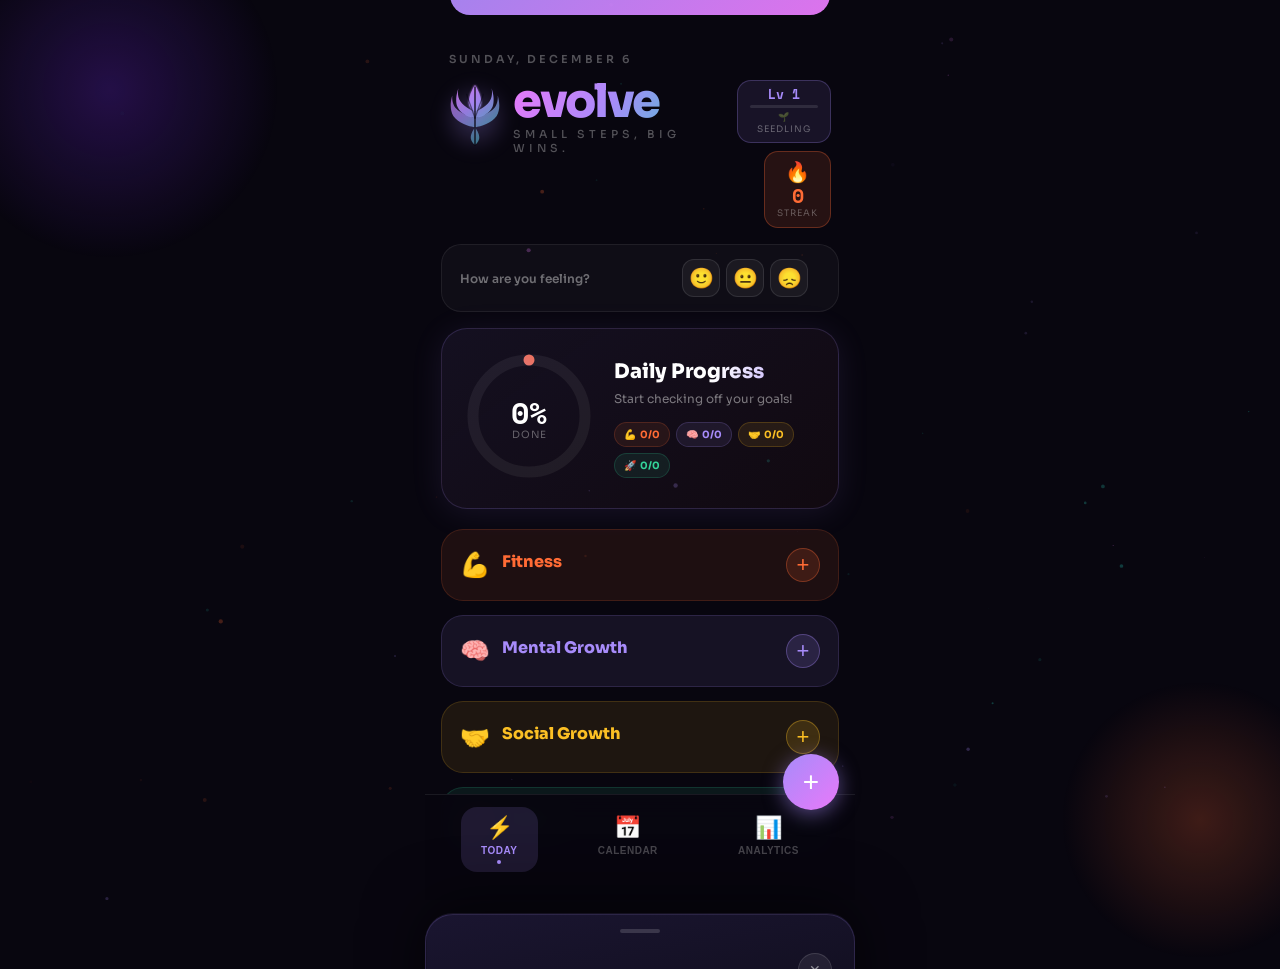
==== index.html @ 8ba1f5d7 "Add files via upload" ====
<!DOCTYPE html>
<html lang="en">
<head>
  <meta charset="UTF-8"/>
  <meta name="viewport" content="width=device-width,initial-scale=1,maximum-scale=1,user-scalable=no"/>
  <title>evolve</title>
  <link rel="manifest" href="manifest.json">
  <link href="https://fonts.googleapis.com/css2?family=Sora:wght@400;600;700;800&family=Space+Mono:wght@400;700&display=swap" rel="stylesheet"/>
  <link rel="stylesheet" href="style.css">
</head>
<body>
<canvas id="particle-canvas"></canvas>
<div id="app">
  <div class="blob1"></div>
  <div class="blob2"></div>

  <!-- HOME VIEW -->
  <div class="view active" id="view-home">
    <div class="header">
      <div class="date-label" id="date-label"></div>
      <div class="header-row">
        <div class="logo-row">
          <div class="logo-wrap">
            <div class="logo-glow"></div>
            <svg width="52" height="64" viewBox="0 0 100 124" fill="none" style="position:relative;z-index:1">
              <defs>
                <linearGradient id="lg" x1="0" y1="0" x2="100" y2="124" gradientUnits="userSpaceOnUse">
                  <stop offset="0%" stop-color="#E879F9"/>
                  <stop offset="40%" stop-color="#A78BFA"/>
                  <stop offset="100%" stop-color="#2DD4BF"/>
                </linearGradient>
                <filter id="gf"><feGaussianBlur stdDeviation="2" result="b"/><feMerge><feMergeNode in="b"/><feMergeNode in="SourceGraphic"/></feMerge></filter>
              </defs>
              <path d="M50 4C50 4 38 22 38 38C38 50 50 56 50 56C50 56 62 50 62 38C62 22 50 4 50 4Z" fill="url(#lg)" opacity=".95" filter="url(#gf)"/>
              <path d="M50 56C50 56 30 48 22 36C14 24 18 10 18 10C18 10 10 30 16 46C22 60 38 66 50 68Z" fill="url(#lg)" opacity=".85"/>
              <path d="M50 56C50 56 70 48 78 36C86 24 82 10 82 10C82 10 90 30 84 46C78 60 62 66 50 68Z" fill="url(#lg)" opacity=".85"/>
              <path d="M50 68C50 68 26 62 14 50C4 40 6 24 6 24C6 24-2 48 8 64C18 78 38 84 50 86Z" fill="url(#lg)" opacity=".7"/>
              <path d="M50 68C50 68 74 62 86 50C96 40 94 24 94 24C94 24 102 48 92 64C82 78 62 84 50 86Z" fill="url(#lg)" opacity=".7"/>
              <path d="M50 86C50 86 40 98 42 108C44 116 50 120 50 120C50 120 56 116 58 108C60 98 50 86 50 86Z" fill="url(#lg)" opacity=".6"/>
              <path d="M50 8C50 8 50 56 50 120" stroke="#08060F" stroke-width="3.5" stroke-linecap="round" opacity=".7"/>
              <path d="M34 22C38 36 44 50 50 68" stroke="#08060F" stroke-width="2.5" stroke-linecap="round" opacity=".5"/>
              <path d="M66 22C62 36 56 50 50 68" stroke="#08060F" stroke-width="2.5" stroke-linecap="round" opacity=".5"/>
            </svg>
          </div>
          <div>
            <div class="wordmark">evolve</div>
            <div class="tagline" id="tagline"></div>
          </div>
        </div>
        <div class="header-right">
          <!-- XP / Level badge -->
          <div class="xp-badge" id="xp-badge">
            <div class="xp-level" id="xp-level">Lv 1</div>
            <div class="xp-bar-wrap"><div class="xp-bar-fill" id="xp-bar-fill"></div></div>
            <div class="xp-title" id="xp-title">Seedling</div>
          </div>
          <div class="streak-badge">
            <span class="streak-flame">🔥</span>
            <span class="streak-num" id="streak-num">0</span>
            <span class="streak-lbl">streak</span>
          </div>
        </div>
      </div>
    </div>

    <!-- Mood Tracker -->
    <div class="mood-bar" id="mood-bar">
      <div class="mood-label">How are you feeling?</div>
      <div class="mood-options">
        <button class="mood-btn" data-mood="good" onclick="setMood('good')">🙂</button>
        <button class="mood-btn" data-mood="meh" onclick="setMood('meh')">😐</button>
        <button class="mood-btn" data-mood="bad" onclick="setMood('bad')">😞</button>
      </div>
      <div class="mood-set-label" id="mood-set-label"></div>
    </div>

    <!-- Ring Card -->
    <div class="ring-card">
      <div class="ring-card-inner">
        <div class="ring-wrap">
          <svg width="130" height="130" style="transform:rotate(-90deg)">
            <defs><linearGradient id="rg" x1="0" y1="0" x2="1" y2="1"><stop offset="0%" stop-color="#A78BFA"/><stop offset="100%" stop-color="#FF6B35"/></linearGradient></defs>
            <circle cx="65" cy="65" r="56" fill="none" stroke="rgba(255,255,255,0.06)" stroke-width="11"/>
            <circle id="ring-progress" cx="65" cy="65" r="56" fill="none" stroke="url(#rg)" stroke-width="11" stroke-linecap="round" stroke-dasharray="0 351.9" style="transition:stroke-dasharray 1.1s cubic-bezier(0.34,1.2,0.64,1),stroke 0.6s ease"/>
          </svg>
          <div class="ring-center">
            <div class="ring-pct" id="ring-pct">0%</div>
            <div class="ring-lbl">done</div>
          </div>
        </div>
        <div style="flex:1">
          <div class="ring-title">Daily Progress</div>
          <div class="ring-sub" id="ring-sub">Start checking off your goals!</div>
          <div class="cat-pills" id="cat-pills"></div>
        </div>
      </div>
    </div>

    <!-- Category Cards -->
    <div class="cats" id="cats-list"></div>
  </div>

  <!-- MONTH VIEW -->
  <div class="view" id="view-month">
    <div class="cal-header">
      <div class="section-super">Monthly View</div>
      <div class="section-title">Calendar</div>

      <!-- Monthly completion % -->
      <div class="month-pct-card" id="month-pct-card">
        <div class="month-pct-num" id="month-pct-num">0%</div>
        <div class="month-pct-lbl">monthly completion</div>
        <div class="month-pct-bar"><div class="month-pct-fill" id="month-pct-fill"></div></div>
      </div>

      <div class="month-nav">
        <button class="month-arrow" id="prev-month">‹</button>
        <span class="month-name" id="month-name"></span>
        <button class="month-arrow" id="next-month">›</button>
      </div>
      <div class="day-labels">
        <div class="day-label">S</div><div class="day-label">M</div><div class="day-label">T</div>
        <div class="day-label">W</div><div class="day-label">T</div><div class="day-label">F</div>
        <div class="day-label">S</div>
      </div>
      <div class="cal-grid" id="cal-grid"></div>
      <div class="legend">
        <span>Less</span>
        <div class="legend-box" style="background:rgba(167,139,250,0.15)"></div>
        <div class="legend-box" style="background:rgba(167,139,250,0.35)"></div>
        <div class="legend-box" style="background:rgba(167,139,250,0.6)"></div>
        <div class="legend-box" style="background:rgba(167,139,250,0.85)"></div>
        <div class="legend-box" style="background:rgba(167,139,250,1)"></div>
        <span>More</span>
      </div>
    </div>
    <!-- Per-task monthly completion cards -->
    <div class="task-month-stats" id="task-month-stats"></div>
    <div class="cat-bars" id="cat-bars"></div>

  </div>

  <!-- STATS VIEW (Life Analytics) -->
  <div class="view" id="view-stats">
    <div class="stats-wrap">
      <div class="section-super">Life</div>
      <div class="section-title section-title-green">Analytics</div>

      <!-- Top KPI row -->
      <div class="kpi-row">
        <div class="kpi-box kpi-streak">
          <div class="kpi-icon">🔥</div>
          <div class="kpi-num" id="stats-streak">0</div>
          <div class="kpi-lbl">Best Streak</div>
        </div>
        <div class="kpi-box kpi-pct">
          <div class="kpi-icon">📅</div>
          <div class="kpi-num" id="stats-today-pct">0%</div>
          <div class="kpi-lbl">This Month</div>
        </div>
        <div class="kpi-box kpi-total">
          <div class="kpi-icon">🎯</div>
          <div class="kpi-num" id="stats-total-goals">0</div>
          <div class="kpi-lbl">Total Goals</div>
        </div>
      </div>

      <!-- Best / Weakest -->
      <div class="insight-row">
        <div class="insight-card insight-best">
          <div class="insight-label">🏆 Most Consistent</div>
          <div class="insight-val" id="most-consistent">—</div>
        </div>
        <div class="insight-card insight-weak">
          <div class="insight-label">⚠️ Weakest Area</div>
          <div class="insight-val" id="weakest-area">—</div>
        </div>
      </div>

      <!-- Monthly Line Graph -->
      <div class="graph-card monthly-line-card">
        <div class="graph-title-row">
          <div class="graph-title">Monthly Progress</div>
          <div class="graph-month-badge" id="graph-month-badge"></div>
        </div>
        <div class="monthly-line-wrap">
          <canvas id="monthly-line-chart" height="120"></canvas>
        </div>
        <div class="monthly-line-footer" id="monthly-line-footer"></div>
      </div>

      <!-- Progress Graph (7-day) -->
      <div class="graph-card">
        <div class="graph-title">7-Day Progress</div>
        <div class="graph-wrap" id="progress-graph"></div>
        <div class="graph-days" id="graph-days"></div>
      </div>

      <!-- Mood History -->
      <div class="mood-history-card">
        <div class="graph-title">Mood This Week</div>
        <div class="mood-history-row" id="mood-history-row"></div>
      </div>

      <!-- XP & Badges -->
      <div class="xp-card">
        <div class="graph-title">Journey</div>
        <div class="xp-progress-row">
          <div class="xp-level-big" id="xp-level-big">Lv 1</div>
          <div class="xp-progress-wrap">
            <div class="xp-title-big" id="xp-title-big">Seedling</div>
            <div class="xp-big-bar"><div class="xp-big-fill" id="xp-big-fill"></div></div>
            <div class="xp-sub" id="xp-sub">0 / 100 XP to next level</div>
          </div>
        </div>
        <div class="badges-row" id="badges-row"></div>
      </div>

      <!-- Category Stat Cards -->
      <div id="cat-stat-cards"></div>
    </div>
  </div>


  <!-- Day Goals Modal (app-level, never clipped) -->
  <div class="day-modal-bg" id="day-modal">
    <div class="day-modal-sheet">
      <div class="day-modal-drag-handle"></div>
      <div class="day-modal-header">
        <div class="day-modal-date" id="day-modal-date"></div>
        <button class="day-modal-close" onclick="closeDayModal()">✕</button>
      </div>
      <div class="day-modal-goals" id="day-modal-goals"></div>
    </div>
  </div>

  <!-- Bottom Nav -->
  <div class="nav">
    <button class="nav-btn active" data-view="home">
      <span class="nav-icon">⚡</span>
      <span class="nav-label">Today</span>
      <div class="nav-dot" id="dot-home"></div>
    </button>
    <button class="nav-btn" data-view="month">
      <span class="nav-icon">📅</span>
      <span class="nav-label">Calendar</span>
      <div class="nav-dot" id="dot-month" style="display:none"></div>
    </button>
    <button class="nav-btn" data-view="stats">
      <span class="nav-icon">📊</span>
      <span class="nav-label">Analytics</span>
      <div class="nav-dot" id="dot-stats" style="display:none"></div>
    </button>
  </div>

  <!-- Quick-Add FAB -->
  <button class="fab" id="fab" onclick="openFabMenu()">
    <span class="fab-icon" id="fab-icon">+</span>
  </button>
  <div class="fab-menu" id="fab-menu">
    <div class="fab-menu-inner" id="fab-menu-inner"></div>
  </div>

  <!-- Add Goal Modal -->
  <div class="modal-bg" id="modal">
    <div class="modal-sheet">
      <div class="modal-cat-row">
        <span class="modal-cat-emoji" id="modal-emoji"></span>
        <div>
          <div class="modal-label">Add to</div>
          <div class="modal-cat-name" id="modal-cat-name"></div>
        </div>
      </div>
      <input class="modal-input" id="modal-input" placeholder="e.g. 30 min workout, Read 10 pages..." />
      <button class="modal-add-btn" id="modal-add-btn">Add Goal ✓</button>
    </div>
  </div>

  <!-- XP Level-Up Toast -->
  <div class="levelup-toast" id="levelup-toast">
    <div class="levelup-inner">
      <div class="levelup-icon">🎉</div>
      <div class="levelup-text">
        <div class="levelup-title" id="levelup-title">Level Up!</div>
        <div class="levelup-sub" id="levelup-sub">You're now a Warrior</div>
      </div>
    </div>
  </div>
</div>

<script src="script.js"></script>
<script>
if ('serviceWorker' in navigator) {
  window.addEventListener('load', () => {
    navigator.serviceWorker.register('sw.js')
      .then(r => console.log('SW registered:', r.scope))
      .catch(e => console.log('SW failed:', e));
  });
}
</script>
</body>
</html>
---- style.css ----
*{box-sizing:border-box;margin:0;padding:0;-webkit-tap-highlight-color:transparent}
html,body{background:#08060F;min-height:100vh;font-family:'Sora',sans-serif;color:#fff;overflow-x:hidden}
::-webkit-scrollbar{display:none}

/* Particle Canvas */
#particle-canvas{position:fixed;inset:0;pointer-events:none;z-index:0;opacity:0.55}

#app{max-width:430px;margin:0 auto;min-height:100vh;position:relative}

/* Blobs — more vivid */
.blob1{position:fixed;top:-80px;left:-60px;width:340px;height:340px;border-radius:50%;background:radial-gradient(circle,rgba(109,40,217,0.28) 0%,transparent 70%);pointer-events:none;z-index:0;animation:blobDrift 12s ease-in-out infinite alternate}
.blob2{position:fixed;bottom:-60px;right:-60px;width:280px;height:280px;border-radius:50%;background:radial-gradient(circle,rgba(255,107,53,0.22) 0%,transparent 70%);pointer-events:none;z-index:0;animation:blobDrift 9s ease-in-out infinite alternate-reverse}
@keyframes blobDrift{0%{transform:translate(0,0) scale(1)}100%{transform:translate(20px,15px) scale(1.1)}}

/* Views */
.view{display:none;padding:0 0 110px;position:relative;z-index:1}
.view.active{display:block}

/* Header */
.header{padding:52px 24px 0}
.date-label{font-size:11px;letter-spacing:3px;color:rgba(255,255,255,0.3);text-transform:uppercase;margin-bottom:14px;font-weight:600}
.header-row{display:flex;align-items:flex-start;justify-content:space-between}
.logo-row{display:flex;align-items:center;gap:12px}
.logo-glow{position:absolute;inset:-6px;border-radius:50%;background:radial-gradient(circle,rgba(167,139,250,0.3) 0%,transparent 70%);filter:blur(8px);animation:glowPulse 3s ease-in-out infinite}
.logo-wrap{position:relative;flex-shrink:0}
.wordmark{font-size:46px;font-weight:800;line-height:0.95;background:linear-gradient(120deg,#E879F9 0%,#A78BFA 45%,#2DD4BF 100%);-webkit-background-clip:text;-webkit-text-fill-color:transparent;letter-spacing:-2px}
.tagline{font-size:11px;color:rgba(255,255,255,0.3);margin-top:3px;font-weight:500;letter-spacing:4px;text-transform:uppercase}

.header-right{display:flex;flex-direction:column;align-items:flex-end;gap:8px}

/* XP Badge in header */
.xp-badge{background:rgba(167,139,250,0.10);border:1px solid rgba(167,139,250,0.25);border-radius:14px;padding:7px 12px;min-width:80px;text-align:center}
.xp-level{font-size:13px;font-weight:800;color:#A78BFA;font-family:'Space Mono',monospace;line-height:1}
.xp-bar-wrap{height:3px;background:rgba(255,255,255,0.1);border-radius:10px;margin:4px 0 3px;overflow:hidden}
.xp-bar-fill{height:100%;background:linear-gradient(90deg,#A78BFA,#E879F9);border-radius:10px;transition:width 0.6s ease}
.xp-title{font-size:9px;color:rgba(255,255,255,0.35);letter-spacing:1px;text-transform:uppercase}

.streak-badge{display:flex;flex-direction:column;align-items:center;background:rgba(255,107,53,0.12);border:1px solid rgba(255,107,53,0.3);border-radius:14px;padding:8px 12px;flex-shrink:0}
.streak-flame{display:inline-block;font-size:20px;transform-origin:50% 90%;animation:flameDance 1.6s ease-in-out infinite}
.streak-num{font-size:20px;font-weight:800;color:#FF6B35;line-height:1.1;font-family:'Space Mono',monospace}
.streak-lbl{font-size:9px;color:rgba(255,255,255,0.3);letter-spacing:1px;text-transform:uppercase}

/* ── Mood Bar ─────────────────────────────────── */
.mood-bar{margin:16px 16px 0;padding:14px 18px;border-radius:20px;background:rgba(255,255,255,0.03);border:1px solid rgba(255,255,255,0.07);display:flex;align-items:center;gap:12px}
.mood-label{font-size:12px;color:rgba(255,255,255,0.4);font-weight:600;flex:1}
.mood-options{display:flex;gap:6px}
.mood-btn{background:rgba(255,255,255,0.05);border:1px solid rgba(255,255,255,0.1);border-radius:12px;width:38px;height:38px;font-size:20px;cursor:pointer;transition:all 0.2s ease;display:flex;align-items:center;justify-content:center}
.mood-btn:active{transform:scale(0.88)}
.mood-btn.selected{border-color:rgba(255,255,255,0.4);background:rgba(255,255,255,0.12);transform:scale(1.1);box-shadow:0 0 12px rgba(255,255,255,0.15)}
.mood-set-label{font-size:10px;color:rgba(255,255,255,0.25);white-space:nowrap}

/* ── Ring Card ─────────────────────────────────── */
.ring-card{margin:16px 16px 0;padding:22px;border-radius:26px;background:linear-gradient(145deg,rgba(167,139,250,0.08),rgba(255,107,53,0.04));border:1px solid rgba(167,139,250,0.18);box-shadow:0 4px 32px rgba(167,139,250,0.1)}
.ring-card-inner{display:flex;align-items:center;gap:20px}
.ring-wrap{position:relative;flex-shrink:0}
.ring-center{position:absolute;top:50%;left:50%;transform:translate(-50%,-50%);text-align:center}
.ring-pct{font-size:30px;font-weight:800;line-height:1;font-family:'Space Mono',monospace}
.ring-lbl{font-size:10px;color:rgba(255,255,255,0.35);letter-spacing:1px;text-transform:uppercase}
.ring-title{font-size:20px;font-weight:800;margin-bottom:6px;background:linear-gradient(120deg,#fff 50%,#A78BFA 100%);-webkit-background-clip:text;-webkit-text-fill-color:transparent}
.ring-sub{font-size:12px;color:rgba(255,255,255,0.45);margin-bottom:14px;line-height:1.5}
.cat-pills{display:flex;gap:6px;flex-wrap:wrap}
.cat-pill{display:flex;align-items:center;gap:4px;border-radius:20px;padding:5px 9px;font-size:10px;font-weight:700;border:1px solid;transition:transform 0.15s ease}
.cat-pill:active{transform:scale(0.94)}

/* ── Category Cards ─────────────────────────────── */
.cats{padding:20px 16px 0;display:flex;flex-direction:column;gap:14px}
.cat-card{border-radius:22px;overflow:hidden;transition:box-shadow 0.5s ease}
.cat-header{display:flex;align-items:center;padding:18px 18px;cursor:pointer;gap:12px}
.cat-emoji{font-size:24px}
.cat-info{flex:1}
.cat-name-row{display:flex;align-items:center;gap:8px;margin-bottom:8px}
.cat-name{font-weight:800;font-size:16px}
.cat-done-badge{font-size:10px;background:#000;border-radius:10px;padding:2px 8px;font-weight:700}
.cat-bar-wrap{height:4px;background:rgba(255,255,255,0.1);border-radius:10px;overflow:hidden}
.cat-bar{height:100%;border-radius:10px;transition:width 0.7s cubic-bezier(.4,0,.2,1)}
.cat-count{font-size:13px;font-weight:800;font-family:'Space Mono',monospace;margin-right:6px}
.add-btn{width:34px;height:34px;border-radius:50%;display:flex;align-items:center;justify-content:center;cursor:pointer;font-size:22px;flex-shrink:0;border:none;transition:transform 0.15s cubic-bezier(0.34,1.56,0.64,1)}
.add-btn:active{transform:scale(0.75) rotate(20deg)}
.goals-list{padding:0 18px 16px;display:flex;flex-direction:column;gap:8px}
.goal-empty{font-size:12px;color:rgba(255,255,255,0.2);text-align:center;padding:10px 0}
.goal-row{display:flex;align-items:center;gap:12px;border-radius:14px;padding:13px 14px;cursor:pointer;transition:transform 0.15s cubic-bezier(0.34,1.56,0.64,1),background 0.25s ease,border-color 0.25s ease;border:1px solid}
.goal-row:active{transform:scale(0.96)}
.checkbox{width:24px;height:24px;border-radius:8px;flex-shrink:0;display:flex;align-items:center;justify-content:center;transition:transform 0.25s cubic-bezier(0.34,1.8,0.64,1),background 0.2s ease,border-color 0.2s ease;border:2px solid}
.goal-row.just-checked .checkbox{animation:checkBounce 0.4s cubic-bezier(0.34,1.8,0.64,1)}
.check-icon{color:#000;font-size:13px;font-weight:800}
.goal-text{flex:1;font-size:13px;font-weight:500;transition:all 0.2s ease}
.del-btn{background:none;border:none;color:rgba(255,255,255,0.15);font-size:14px;cursor:pointer;padding:8px 12px;flex-shrink:0;margin-right:-10px}

/* ── FAB ──────────────────────────────────────── */
.fab{position:fixed;bottom:90px;right:calc(50% - 215px + 16px);width:56px;height:56px;border-radius:50%;background:linear-gradient(135deg,#A78BFA,#E879F9);border:none;cursor:pointer;z-index:150;box-shadow:0 4px 20px rgba(167,139,250,0.5);transition:all 0.3s cubic-bezier(.34,1.56,.64,1);display:flex;align-items:center;justify-content:center}
.fab:active{transform:scale(0.92)}
.fab-icon{font-size:28px;font-weight:300;color:#fff;transition:transform 0.3s ease;line-height:1}
.fab.open .fab-icon{transform:rotate(45deg)}
.fab-menu{position:fixed;bottom:155px;right:calc(50% - 215px + 16px);z-index:149;display:none;flex-direction:column;gap:10px;align-items:flex-end}
.fab-menu.open{display:flex}
.fab-menu-inner{display:flex;flex-direction:column;gap:10px;align-items:flex-end}
.fab-item{display:flex;align-items:center;gap:10px;cursor:pointer;animation:fabItemIn 0.3s cubic-bezier(.34,1.56,.64,1) both}
.fab-item-label{background:rgba(20,16,35,0.95);border:1px solid rgba(255,255,255,0.12);border-radius:12px;padding:7px 12px;font-size:13px;font-weight:700;white-space:nowrap}
.fab-item-dot{width:42px;height:42px;border-radius:50%;display:flex;align-items:center;justify-content:center;font-size:20px;border:2px solid;transition:transform 0.15s ease;flex-shrink:0}
.fab-item-dot:active{transform:scale(0.88)}
@keyframes fabItemIn{from{opacity:0;transform:translateY(10px) scale(0.8)}to{opacity:1;transform:translateY(0) scale(1)}}

/* ── Bottom Nav ────────────────────────────────── */
.nav{position:fixed;bottom:0;left:50%;transform:translateX(-50%);width:100%;max-width:430px;background:rgba(8,6,15,0.96);border-top:1px solid rgba(255,255,255,0.08);display:flex;justify-content:space-around;padding:12px 16px 28px;z-index:100;backdrop-filter:blur(12px)}
.nav-btn{background:none;border:none;cursor:pointer;display:flex;flex-direction:column;align-items:center;gap:4px;padding:8px 20px;border-radius:16px;transition:all 0.2s ease;color:#fff}
.nav-btn:active{transform:scale(0.92)}
.nav-btn.active{background:rgba(167,139,250,0.14)}
.nav-icon{font-size:22px}
.nav-label{font-size:10px;font-weight:700;letter-spacing:0.5px;text-transform:uppercase;color:rgba(255,255,255,0.25)}
.nav-btn.active .nav-label{color:#A78BFA}
.nav-dot{width:4px;height:4px;border-radius:50%;background:#A78BFA;animation:pulseDot 2s ease-in-out infinite}

/* ── Modal ─────────────────────────────────────── */
.modal-bg{display:none;position:fixed;inset:0;background:rgba(0,0,0,0.8);z-index:200;align-items:flex-end;animation:fadeIn 0.2s ease}
.modal-bg.open{display:flex}
.modal-sheet{width:100%;max-width:430px;margin:0 auto;background:#13101F;border-radius:28px 28px 0 0;padding:28px 24px 48px;border:1px solid rgba(255,255,255,0.1);border-bottom:none;animation:slideUp 0.35s cubic-bezier(.34,1.56,.64,1)}
.modal-cat-row{display:flex;align-items:center;gap:10px;margin-bottom:20px}
.modal-cat-emoji{font-size:28px}
.modal-label{font-size:11px;color:rgba(255,255,255,0.35);letter-spacing:2px;text-transform:uppercase}
.modal-cat-name{font-size:18px;font-weight:700}
.modal-input{width:100%;background:rgba(255,255,255,0.06);border:1px solid rgba(255,255,255,0.1);border-radius:16px;padding:14px 18px;color:#fff;font-size:15px;font-family:'Sora',sans-serif;margin-bottom:14px;outline:none;transition:border-color 0.2s}
.modal-input:focus{border-color:rgba(167,139,250,0.5)}
.modal-add-btn{width:100%;padding:15px;border-radius:16px;border:none;color:#000;font-size:15px;font-weight:800;cursor:pointer;transition:transform 0.15s ease}
.modal-add-btn:active{transform:scale(0.96)}

/* ── Calendar View ──────────────────────────────── */
.cal-header{padding:56px 16px 0}
.section-super{font-size:11px;letter-spacing:3px;color:rgba(255,255,255,0.4);text-transform:uppercase;font-weight:600;padding-left:8px;margin-bottom:4px}
.section-title{font-size:34px;font-weight:800;letter-spacing:-1px;margin:0 0 16px 8px;background:linear-gradient(135deg,#fff 40%,#A78BFA 100%);-webkit-background-clip:text;-webkit-text-fill-color:transparent}
.section-title-green{background:linear-gradient(135deg,#34D399 0%,#A78BFA 100%);-webkit-background-clip:text;-webkit-text-fill-color:transparent}

/* Monthly completion % card */
.month-pct-card{margin:0 8px 20px;padding:16px 20px;border-radius:20px;background:linear-gradient(135deg,rgba(167,139,250,0.12),rgba(45,212,191,0.06));border:1px solid rgba(167,139,250,0.25)}
.month-pct-num{font-size:42px;font-weight:800;font-family:'Space Mono',monospace;background:linear-gradient(120deg,#A78BFA,#2DD4BF);-webkit-background-clip:text;-webkit-text-fill-color:transparent;line-height:1}
.month-pct-lbl{font-size:11px;color:rgba(255,255,255,0.35);letter-spacing:2px;text-transform:uppercase;margin:4px 0 10px}
.month-pct-bar{height:5px;background:rgba(255,255,255,0.08);border-radius:10px;overflow:hidden}
.month-pct-fill{height:100%;background:linear-gradient(90deg,#A78BFA,#2DD4BF);border-radius:10px;transition:width 0.8s ease}

.month-nav{display:flex;align-items:center;justify-content:space-between;margin-bottom:16px;padding:0 8px}
.month-arrow{background:rgba(255,255,255,0.07);border:1px solid rgba(255,255,255,0.12);color:#fff;border-radius:12px;width:40px;height:40px;cursor:pointer;font-size:18px;display:flex;align-items:center;justify-content:center;transition:transform 0.15s ease}
.month-arrow:active{transform:scale(0.92)}
.month-name{font-size:18px;font-weight:700}
.day-labels{display:grid;grid-template-columns:repeat(7,1fr);gap:4px;margin-bottom:6px;padding:0 8px}
.day-label{text-align:center;font-size:11px;color:rgba(255,255,255,0.25);font-weight:700}
.cal-grid{display:grid;grid-template-columns:repeat(7,1fr);gap:4px;padding:0 8px}
.cal-day{aspect-ratio:1;border-radius:10px;display:flex;flex-direction:column;align-items:center;justify-content:center;border:1px solid rgba(255,255,255,0.05);cursor:pointer;transition:transform 0.15s ease,box-shadow 0.3s ease}
.cal-day:active{transform:scale(0.85)}
.cal-day.today{border:1.5px solid #A78BFA}
.cal-day.has-score{animation:calDayPop 0.45s cubic-bezier(0.34,1.56,0.64,1) both}
.cal-day-num{font-size:12px;font-weight:500}
.cal-day.today .cal-day-num{font-weight:800;color:#A78BFA}
.cal-score{font-size:8px;color:#A78BFA;font-weight:700;font-family:'Space Mono',monospace}
.legend{display:flex;gap:8px;margin-top:16px;padding:0 8px;align-items:center}
.legend span{font-size:11px;color:rgba(255,255,255,0.25)}
.legend-box{width:16px;height:16px;border-radius:5px}
.stat-grid{display:grid;grid-template-columns:1fr 1fr;gap:10px;margin-top:24px;padding:0 8px}
.stat-box{border-radius:18px;padding:18px}
.stat-num{font-size:32px;font-weight:800;font-family:'Space Mono',monospace}
.stat-lbl{font-size:11px;color:rgba(255,255,255,0.35);margin-top:2px}
.cat-bars{margin-top:14px;display:flex;flex-direction:column;gap:8px;padding:0 8px}
.cat-bar-card{border-radius:14px;padding:14px 16px}
.cat-bar-row{display:flex;justify-content:space-between;margin-bottom:8px}
.cat-bar-name{font-size:13px;font-weight:600}
.cat-bar-count{font-size:14px;font-weight:800;font-family:'Space Mono',monospace}
.bar-track{height:5px;background:rgba(255,255,255,0.08);border-radius:10px;overflow:hidden}
.bar-fill{height:100%;border-radius:10px;transition:width 0.8s ease}

/* ── Day Goals Modal ─────────────────────────── */
.day-modal-bg{
  position:fixed;inset:0;
  background:rgba(0,0,0,0);
  z-index:500;
  display:flex;
  align-items:flex-end;
  justify-content:center;
  pointer-events:none;
  transition:background 0.35s ease;
}
.day-modal-bg.open{
  background:rgba(0,0,0,0.75);
  pointer-events:all;
  backdrop-filter:blur(6px);
  -webkit-backdrop-filter:blur(6px);
}
.day-modal-sheet{
  width:100%;
  max-width:430px;
  background:linear-gradient(170deg,#1a1530 0%,#0f0d1a 100%);
  border-radius:28px 28px 0 0;
  padding:0 22px 48px;
  border:1px solid rgba(167,139,250,0.18);
  border-bottom:none;
  max-height:82vh;
  overflow-y:auto;
  transform:translateY(110%);
  transition:transform 0.48s cubic-bezier(0.32,0.72,0,1);
  box-shadow:0 -8px 60px rgba(0,0,0,0.6),0 -1px 0 rgba(167,139,250,0.15);
  will-change:transform;
}
.day-modal-bg.open .day-modal-sheet{
  transform:translateY(0);
}
.day-modal-drag-handle{
  width:40px;height:4px;
  border-radius:4px;
  background:rgba(255,255,255,0.15);
  margin:14px auto 20px;
}
.day-modal-header{display:flex;align-items:center;justify-content:space-between;margin-bottom:18px}
.day-modal-date{font-size:17px;font-weight:800;background:linear-gradient(90deg,#E879F9,#A78BFA);-webkit-background-clip:text;-webkit-text-fill-color:transparent}
.day-modal-close{background:rgba(255,255,255,0.07);border:1px solid rgba(255,255,255,0.12);color:rgba(255,255,255,0.5);border-radius:50%;width:34px;height:34px;cursor:pointer;font-size:14px;display:flex;align-items:center;justify-content:center;transition:all 0.2s ease;flex-shrink:0}
.day-modal-close:active{transform:scale(0.88)}
.day-modal-goals{display:flex;flex-direction:column;gap:10px}
.day-goal-item{display:flex;align-items:center;gap:10px;padding:13px 14px;border-radius:16px;border:1px solid;opacity:0;transform:translateY(14px);animation:goalItemIn 0.35s cubic-bezier(.34,1.4,.64,1) forwards}
@keyframes goalItemIn{to{opacity:1;transform:translateY(0)}}
.day-goal-dot{width:10px;height:10px;border-radius:50%;flex-shrink:0}
.day-goal-text{font-size:13px;font-weight:500}
.day-goal-done{text-decoration:line-through;color:rgba(255,255,255,0.35)}

/* ── Stats / Analytics View ──────────────────── */
.stats-wrap{padding:56px 16px 100px}

/* KPI Row */
.kpi-row{display:grid;grid-template-columns:1fr 1fr 1fr;gap:8px;margin-bottom:12px}
.kpi-box{border-radius:20px;padding:16px 10px;text-align:center;border:1px solid;display:flex;flex-direction:column;align-items:center;gap:2px}
.kpi-streak{background:rgba(255,107,53,0.1);border-color:rgba(255,107,53,0.25)}
.kpi-pct{background:rgba(167,139,250,0.1);border-color:rgba(167,139,250,0.25)}
.kpi-total{background:rgba(52,211,153,0.1);border-color:rgba(52,211,153,0.25)}
.kpi-icon{font-size:22px;margin-bottom:2px}
.kpi-num{font-size:28px;font-weight:800;font-family:'Space Mono',monospace;line-height:1}
.kpi-streak .kpi-num{color:#FF6B35}
.kpi-pct .kpi-num{color:#A78BFA}
.kpi-total .kpi-num{color:#34D399}
.kpi-lbl{font-size:10px;color:rgba(255,255,255,0.35);text-transform:uppercase;letter-spacing:0.5px}

/* Insight row */
.insight-row{display:grid;grid-template-columns:1fr 1fr;gap:8px;margin-bottom:12px}
.insight-card{border-radius:18px;padding:14px 16px;border:1px solid rgba(255,255,255,0.08);background:rgba(255,255,255,0.03)}
.insight-label{font-size:11px;color:rgba(255,255,255,0.35);margin-bottom:6px;font-weight:600}
.insight-val{font-size:14px;font-weight:800}

/* Progress Graph */
.graph-card{border-radius:22px;padding:18px;background:rgba(255,255,255,0.03);border:1px solid rgba(255,255,255,0.07);margin-bottom:12px}
.graph-title{font-size:14px;font-weight:700;margin-bottom:14px;color:rgba(255,255,255,0.7)}
.graph-wrap{display:flex;align-items:flex-end;gap:5px;height:90px;padding-bottom:0}
.graph-bar{width:100%;border-radius:6px 6px 0 0;transition:height 0.6s cubic-bezier(.4,0,.2,1);min-height:3px}
.graph-days{display:flex;gap:5px;margin-top:6px;padding:0 0}
.graph-day-lbl{flex:1;text-align:center;font-size:10px;color:rgba(255,255,255,0.3);font-weight:700}

/* Mood History */
.mood-history-card{border-radius:22px;padding:18px;background:rgba(255,255,255,0.03);border:1px solid rgba(255,255,255,0.07);margin-bottom:12px}
.mood-history-row{display:flex;gap:5px;align-items:center;margin-top:8px}
.mood-history-item{flex:1;display:flex;flex-direction:column;align-items:center;gap:4px}
.mood-history-emoji{font-size:22px;line-height:1}
.mood-history-day{font-size:10px;color:rgba(255,255,255,0.3);font-weight:700}

/* XP Card */
.xp-card{border-radius:22px;padding:18px;background:rgba(167,139,250,0.06);border:1px solid rgba(167,139,250,0.18);margin-bottom:12px}
.xp-progress-row{display:flex;align-items:center;gap:16px;margin-bottom:16px}
.xp-level-big{font-size:36px;font-weight:800;font-family:'Space Mono',monospace;color:#A78BFA}
.xp-progress-wrap{flex:1}
.xp-title-big{font-size:14px;font-weight:800;color:#fff;margin-bottom:6px}
.xp-big-bar{height:8px;background:rgba(255,255,255,0.1);border-radius:10px;overflow:hidden;margin-bottom:4px}
.xp-big-fill{height:100%;background:linear-gradient(90deg,#A78BFA,#E879F9);border-radius:10px;transition:width 0.8s ease}
.xp-sub{font-size:11px;color:rgba(255,255,255,0.3)}
.badges-row{display:flex;gap:8px;flex-wrap:wrap}
.badge-chip{display:flex;align-items:center;gap:6px;background:rgba(255,255,255,0.05);border:1px solid rgba(255,255,255,0.1);border-radius:20px;padding:6px 12px;font-size:12px;font-weight:700}
.badge-chip.earned{background:rgba(167,139,250,0.12);border-color:rgba(167,139,250,0.35)}
.badge-chip.locked{opacity:0.35}

/* Category Stat Cards — revamped */
.cat-stat-section-label{font-size:11px;letter-spacing:2px;color:rgba(255,255,255,0.3);text-transform:uppercase;font-weight:700;margin:16px 0 10px;padding-left:2px}
.cat-stat-card{border-radius:20px;padding:16px;margin-bottom:10px;border:1px solid}
.cat-stat-header{display:flex;align-items:center;gap:10px;margin-bottom:10px}
.cat-stat-emoji{font-size:26px;flex-shrink:0}
.cat-stat-name{font-size:15px;font-weight:800}
.cat-stat-sub{font-size:11px;color:rgba(255,255,255,0.35);margin-top:1px}
.cat-stat-rate-badge{font-size:16px;font-weight:800;font-family:'Space Mono',monospace;border-radius:12px;padding:6px 10px;flex-shrink:0}
.cat-stat-bar-track{height:5px;background:rgba(255,255,255,0.08);border-radius:10px;overflow:hidden;margin-bottom:12px}
.cat-stat-bar-fill{height:100%;border-radius:10px;transition:width 0.8s ease}
.cat-stat-2col{display:grid;grid-template-columns:1fr 1fr;gap:8px}
.cat-stat-cell{text-align:center;background:rgba(0,0,0,0.2);border-radius:12px;padding:10px 6px}
.cat-stat-val{font-size:20px;font-weight:800;font-family:'Space Mono',monospace}
.cat-stat-lbl{font-size:9px;color:rgba(255,255,255,0.25);text-transform:uppercase;letter-spacing:0.5px;margin-top:2px}

/* ── Task Monthly Completion Cards (Calendar) ── */
.task-month-stats{padding:0 8px;margin-top:20px}
.task-month-header{font-size:11px;letter-spacing:2px;color:rgba(255,255,255,0.3);text-transform:uppercase;font-weight:700;margin-bottom:10px}
.task-month-card{border-radius:16px;padding:14px 16px;margin-bottom:8px;border:1px solid}
.task-month-top{display:flex;align-items:center;gap:8px;margin-bottom:4px}
.task-month-emoji{font-size:18px;flex-shrink:0}
.task-month-name{flex:1;font-size:13px;font-weight:600;color:rgba(255,255,255,0.85);overflow:hidden;text-overflow:ellipsis;white-space:nowrap}
.task-month-pct{font-size:17px;font-weight:800;font-family:'Space Mono',monospace;flex-shrink:0}
.task-month-fraction{font-size:11px;margin-bottom:8px;padding-left:26px}
.task-month-bar-track{height:4px;background:rgba(255,255,255,0.08);border-radius:10px;overflow:hidden}
.task-month-bar-fill{height:100%;border-radius:10px;transition:width 0.8s ease}

/* ── Monthly Line Graph ─────────────────────── */
.monthly-line-card{position:relative;overflow:hidden}
.graph-title-row{display:flex;align-items:center;justify-content:space-between;margin-bottom:12px}
.graph-month-badge{font-size:11px;color:rgba(255,255,255,0.35);font-weight:700;letter-spacing:1px;text-transform:uppercase;background:rgba(255,255,255,0.06);border-radius:8px;padding:4px 8px}
.monthly-line-wrap{position:relative;width:100%}
.monthly-line-wrap canvas{width:100%;display:block;border-radius:10px}
.monthly-line-footer{display:grid;grid-template-columns:repeat(4,1fr);gap:6px;margin-top:14px;border-top:1px solid rgba(255,255,255,0.06);padding-top:12px}
.monthly-stat{display:flex;flex-direction:column;align-items:center;gap:2px}
.monthly-stat-val{font-size:18px;font-weight:800;font-family:'Space Mono',monospace;line-height:1}
.monthly-stat-lbl{font-size:9px;color:rgba(255,255,255,0.3);text-transform:uppercase;letter-spacing:0.5px}

/* 7-day graph bar pct label support */
.graph-bar-wrap{flex:1;display:flex;flex-direction:column;align-items:center;height:100%;justify-content:flex-end}
.graph-bar-pct{height:14px;display:flex;align-items:flex-end;justify-content:center;width:100%}


/* Level-Up Toast */
.levelup-toast{position:fixed;top:60px;left:50%;transform:translateX(-50%) translateY(-120px);max-width:380px;width:calc(100% - 32px);background:linear-gradient(135deg,rgba(167,139,250,0.95),rgba(232,121,249,0.95));border-radius:20px;padding:16px 20px;z-index:300;transition:transform 0.5s cubic-bezier(.34,1.56,.64,1);pointer-events:none}
.levelup-toast.show{transform:translateX(-50%) translateY(0)}
.levelup-inner{display:flex;align-items:center;gap:14px}
.levelup-icon{font-size:34px}
.levelup-title{font-size:18px;font-weight:800;color:#000}
.levelup-sub{font-size:13px;color:rgba(0,0,0,0.65);font-weight:600}

/* Animations */
@keyframes glowPulse{0%,100%{opacity:0.6;transform:scale(1)}50%{opacity:1;transform:scale(1.2)}}
@keyframes pulseDot{0%,100%{transform:scale(1);opacity:1}50%{transform:scale(1.4);opacity:0.6}}
@keyframes fadeIn{from{opacity:0}to{opacity:1}}
@keyframes slideUp{from{transform:translateY(100%);opacity:0}to{transform:translateY(0);opacity:1}}
@keyframes fadeUp{from{transform:translateY(12px);opacity:0}to{transform:translateY(0);opacity:1}}
.fade-up{animation:fadeUp 0.35s ease forwards}
@keyframes pop{0%{transform:scale(1)}50%{transform:scale(1.18)}100%{transform:scale(1)}}
.pop{animation:pop 0.3s ease}

/* ── Flame flicker ───────────────────────────── */
@keyframes flameDance{
  0%   {transform:scaleX(1)    scaleY(1)    rotate(-4deg);filter:brightness(1)}
  20%  {transform:scaleX(1.08) scaleY(1.12) rotate(3deg); filter:brightness(1.4) drop-shadow(0 -2px 6px rgba(255,120,0,0.9))}
  40%  {transform:scaleX(0.94) scaleY(0.96) rotate(-2deg);filter:brightness(0.9)}
  60%  {transform:scaleX(1.1)  scaleY(1.15) rotate(4deg); filter:brightness(1.5) drop-shadow(0 -3px 9px rgba(255,60,0,1))}
  80%  {transform:scaleX(1.02) scaleY(1.04) rotate(-1deg);filter:brightness(1.15) drop-shadow(0 -1px 4px rgba(255,140,0,0.7))}
  100% {transform:scaleX(1)    scaleY(1)    rotate(-4deg);filter:brightness(1)}
}
/* ── Ring glow at 100% ───────────────────────── */
#ring-progress.complete{animation:ringPulse 2s ease-in-out infinite}
@keyframes ringPulse{
  0%,100%{filter:drop-shadow(0 0 4px rgba(52,211,153,0.5))}
  50%    {filter:drop-shadow(0 0 16px rgba(52,211,153,1)) drop-shadow(0 0 32px rgba(52,211,153,0.4))}
}
/* ── Card glow when all done ─────────────────── */
.cat-card.all-done{animation:cardGlow 2.2s ease-in-out infinite}
@keyframes cardGlow{
  0%,100%{box-shadow:0 0 12px var(--cat-glow,rgba(167,139,250,0.3))}
  50%    {box-shadow:0 0 28px var(--cat-glow,rgba(167,139,250,0.5)),0 0 55px var(--cat-glow,rgba(167,139,250,0.15))}
}
/* ── Checkbox bounce ─────────────────────────── */
@keyframes checkBounce{
  0%  {transform:scale(1)}
  35% {transform:scale(1.4)}
  65% {transform:scale(0.88)}
  100%{transform:scale(1)}
}
/* ── Calendar day pop-in ─────────────────────── */
@keyframes calDayPop{
  0%  {transform:scale(0.6);opacity:0}
  65% {transform:scale(1.15)}
  100%{transform:scale(1);opacity:1}
}
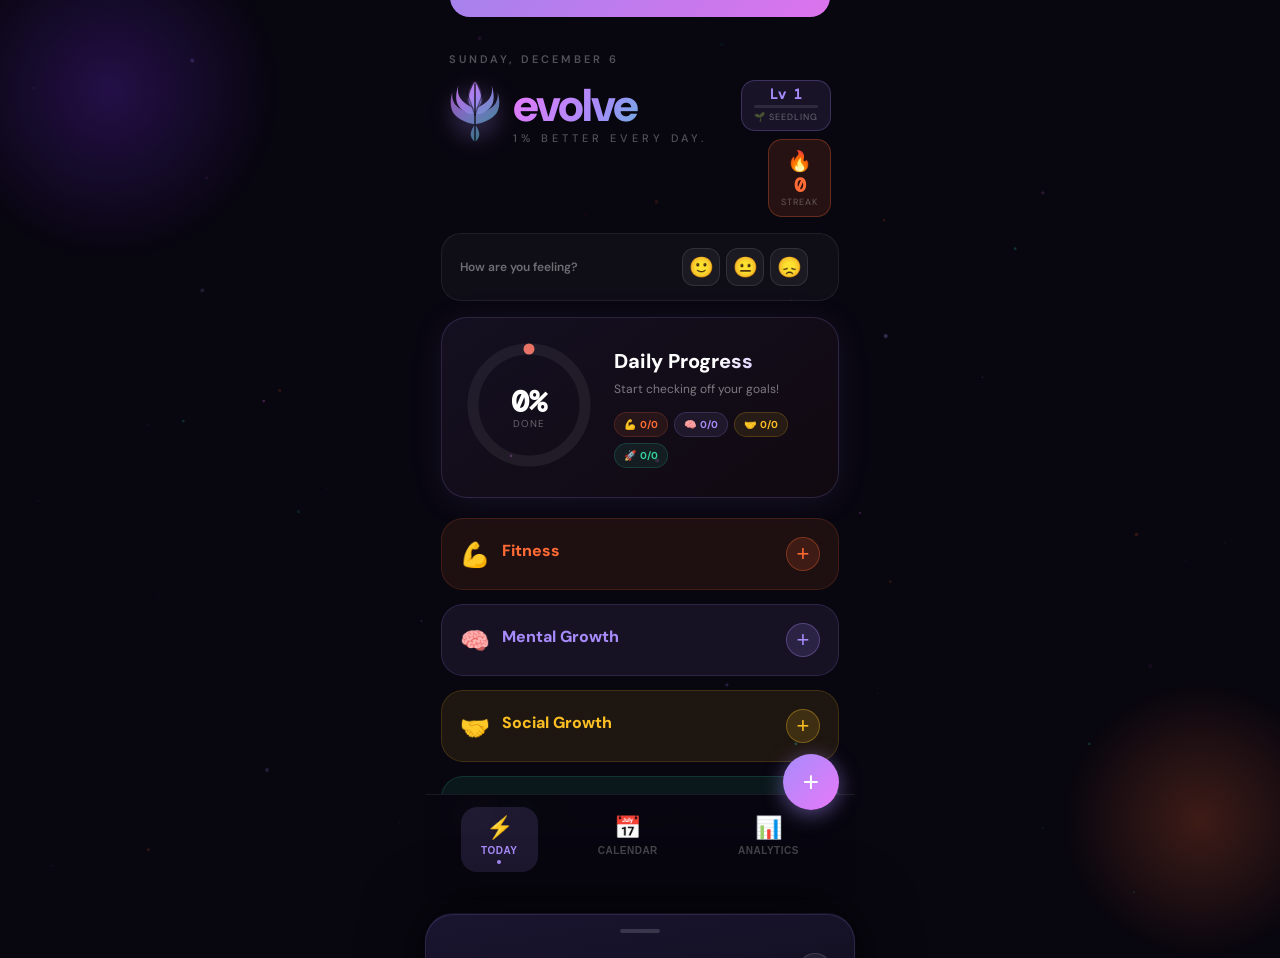
==== commit 41c6a4d8: "Add files via upload" ====
--- a/index.html
+++ b/index.html
@@ -5,7 +5,7 @@
   <meta name="viewport" content="width=device-width,initial-scale=1,maximum-scale=1,user-scalable=no"/>
   <title>evolve</title>
   <link rel="manifest" href="manifest.json">
-  <link href="https://fonts.googleapis.com/css2?family=Sora:wght@400;600;700;800&family=Space+Mono:wght@400;700&display=swap" rel="stylesheet"/>
+  <link href="https://fonts.googleapis.com/css2?family=DM+Sans:ital,opsz,wght@0,9..40,300;0,9..40,500;0,9..40,600;0,9..40,700;0,9..40,800;1,9..40,400&family=DM+Mono:wght@400;500&display=swap" rel="stylesheet"/>
   <link rel="stylesheet" href="style.css">
 </head>
 <body>
@@ -136,7 +136,7 @@
     </div>
     <!-- Per-task monthly completion cards -->
     <div class="task-month-stats" id="task-month-stats"></div>
-    <div class="cat-bars" id="cat-bars"></div>
+    <div class="cat-bars" id="cat-bars" style="display:none"></div>
 
   </div>
 
--- a/style.css
+++ b/style.css
@@ -1,5 +1,5 @@
 *{box-sizing:border-box;margin:0;padding:0;-webkit-tap-highlight-color:transparent}
-html,body{background:#08060F;min-height:100vh;font-family:'Sora',sans-serif;color:#fff;overflow-x:hidden}
+html,body{background:#08060F;min-height:100vh;font-family:'DM Sans',sans-serif;color:#fff;overflow-x:hidden}
 ::-webkit-scrollbar{display:none}
 
 /* Particle Canvas */
@@ -30,14 +30,14 @@
 
 /* XP Badge in header */
 .xp-badge{background:rgba(167,139,250,0.10);border:1px solid rgba(167,139,250,0.25);border-radius:14px;padding:7px 12px;min-width:80px;text-align:center}
-.xp-level{font-size:13px;font-weight:800;color:#A78BFA;font-family:'Space Mono',monospace;line-height:1}
+.xp-level{font-size:13px;font-weight:800;color:#A78BFA;font-family:'DM Mono',monospace;line-height:1}
 .xp-bar-wrap{height:3px;background:rgba(255,255,255,0.1);border-radius:10px;margin:4px 0 3px;overflow:hidden}
 .xp-bar-fill{height:100%;background:linear-gradient(90deg,#A78BFA,#E879F9);border-radius:10px;transition:width 0.6s ease}
 .xp-title{font-size:9px;color:rgba(255,255,255,0.35);letter-spacing:1px;text-transform:uppercase}
 
 .streak-badge{display:flex;flex-direction:column;align-items:center;background:rgba(255,107,53,0.12);border:1px solid rgba(255,107,53,0.3);border-radius:14px;padding:8px 12px;flex-shrink:0}
 .streak-flame{display:inline-block;font-size:20px;transform-origin:50% 90%;animation:flameDance 1.6s ease-in-out infinite}
-.streak-num{font-size:20px;font-weight:800;color:#FF6B35;line-height:1.1;font-family:'Space Mono',monospace}
+.streak-num{font-size:20px;font-weight:800;color:#FF6B35;line-height:1.1;font-family:'DM Mono',monospace}
 .streak-lbl{font-size:9px;color:rgba(255,255,255,0.3);letter-spacing:1px;text-transform:uppercase}
 
 /* ── Mood Bar ─────────────────────────────────── */
@@ -54,7 +54,7 @@
 .ring-card-inner{display:flex;align-items:center;gap:20px}
 .ring-wrap{position:relative;flex-shrink:0}
 .ring-center{position:absolute;top:50%;left:50%;transform:translate(-50%,-50%);text-align:center}
-.ring-pct{font-size:30px;font-weight:800;line-height:1;font-family:'Space Mono',monospace}
+.ring-pct{font-size:30px;font-weight:800;line-height:1;font-family:'DM Mono',monospace}
 .ring-lbl{font-size:10px;color:rgba(255,255,255,0.35);letter-spacing:1px;text-transform:uppercase}
 .ring-title{font-size:20px;font-weight:800;margin-bottom:6px;background:linear-gradient(120deg,#fff 50%,#A78BFA 100%);-webkit-background-clip:text;-webkit-text-fill-color:transparent}
 .ring-sub{font-size:12px;color:rgba(255,255,255,0.45);margin-bottom:14px;line-height:1.5}
@@ -73,7 +73,7 @@
 .cat-done-badge{font-size:10px;background:#000;border-radius:10px;padding:2px 8px;font-weight:700}
 .cat-bar-wrap{height:4px;background:rgba(255,255,255,0.1);border-radius:10px;overflow:hidden}
 .cat-bar{height:100%;border-radius:10px;transition:width 0.7s cubic-bezier(.4,0,.2,1)}
-.cat-count{font-size:13px;font-weight:800;font-family:'Space Mono',monospace;margin-right:6px}
+.cat-count{font-size:13px;font-weight:800;font-family:'DM Mono',monospace;margin-right:6px}
 .add-btn{width:34px;height:34px;border-radius:50%;display:flex;align-items:center;justify-content:center;cursor:pointer;font-size:22px;flex-shrink:0;border:none;transition:transform 0.15s cubic-bezier(0.34,1.56,0.64,1)}
 .add-btn:active{transform:scale(0.75) rotate(20deg)}
 .goals-list{padding:0 18px 16px;display:flex;flex-direction:column;gap:8px}
@@ -118,7 +118,7 @@
 .modal-cat-emoji{font-size:28px}
 .modal-label{font-size:11px;color:rgba(255,255,255,0.35);letter-spacing:2px;text-transform:uppercase}
 .modal-cat-name{font-size:18px;font-weight:700}
-.modal-input{width:100%;background:rgba(255,255,255,0.06);border:1px solid rgba(255,255,255,0.1);border-radius:16px;padding:14px 18px;color:#fff;font-size:15px;font-family:'Sora',sans-serif;margin-bottom:14px;outline:none;transition:border-color 0.2s}
+.modal-input{width:100%;background:rgba(255,255,255,0.06);border:1px solid rgba(255,255,255,0.1);border-radius:16px;padding:14px 18px;color:#fff;font-size:15px;font-family:'DM Sans',sans-serif;margin-bottom:14px;outline:none;transition:border-color 0.2s}
 .modal-input:focus{border-color:rgba(167,139,250,0.5)}
 .modal-add-btn{width:100%;padding:15px;border-radius:16px;border:none;color:#000;font-size:15px;font-weight:800;cursor:pointer;transition:transform 0.15s ease}
 .modal-add-btn:active{transform:scale(0.96)}
@@ -131,7 +131,7 @@
 
 /* Monthly completion % card */
 .month-pct-card{margin:0 8px 20px;padding:16px 20px;border-radius:20px;background:linear-gradient(135deg,rgba(167,139,250,0.12),rgba(45,212,191,0.06));border:1px solid rgba(167,139,250,0.25)}
-.month-pct-num{font-size:42px;font-weight:800;font-family:'Space Mono',monospace;background:linear-gradient(120deg,#A78BFA,#2DD4BF);-webkit-background-clip:text;-webkit-text-fill-color:transparent;line-height:1}
+.month-pct-num{font-size:42px;font-weight:800;font-family:'DM Mono',monospace;background:linear-gradient(120deg,#A78BFA,#2DD4BF);-webkit-background-clip:text;-webkit-text-fill-color:transparent;line-height:1}
 .month-pct-lbl{font-size:11px;color:rgba(255,255,255,0.35);letter-spacing:2px;text-transform:uppercase;margin:4px 0 10px}
 .month-pct-bar{height:5px;background:rgba(255,255,255,0.08);border-radius:10px;overflow:hidden}
 .month-pct-fill{height:100%;background:linear-gradient(90deg,#A78BFA,#2DD4BF);border-radius:10px;transition:width 0.8s ease}
@@ -149,19 +149,19 @@
 .cal-day.has-score{animation:calDayPop 0.45s cubic-bezier(0.34,1.56,0.64,1) both}
 .cal-day-num{font-size:12px;font-weight:500}
 .cal-day.today .cal-day-num{font-weight:800;color:#A78BFA}
-.cal-score{font-size:8px;color:#A78BFA;font-weight:700;font-family:'Space Mono',monospace}
+.cal-score{font-size:8px;color:#A78BFA;font-weight:700;font-family:'DM Mono',monospace}
 .legend{display:flex;gap:8px;margin-top:16px;padding:0 8px;align-items:center}
 .legend span{font-size:11px;color:rgba(255,255,255,0.25)}
 .legend-box{width:16px;height:16px;border-radius:5px}
 .stat-grid{display:grid;grid-template-columns:1fr 1fr;gap:10px;margin-top:24px;padding:0 8px}
 .stat-box{border-radius:18px;padding:18px}
-.stat-num{font-size:32px;font-weight:800;font-family:'Space Mono',monospace}
+.stat-num{font-size:32px;font-weight:800;font-family:'DM Mono',monospace}
 .stat-lbl{font-size:11px;color:rgba(255,255,255,0.35);margin-top:2px}
 .cat-bars{margin-top:14px;display:flex;flex-direction:column;gap:8px;padding:0 8px}
 .cat-bar-card{border-radius:14px;padding:14px 16px}
 .cat-bar-row{display:flex;justify-content:space-between;margin-bottom:8px}
 .cat-bar-name{font-size:13px;font-weight:600}
-.cat-bar-count{font-size:14px;font-weight:800;font-family:'Space Mono',monospace}
+.cat-bar-count{font-size:14px;font-weight:800;font-family:'DM Mono',monospace}
 .bar-track{height:5px;background:rgba(255,255,255,0.08);border-radius:10px;overflow:hidden}
 .bar-fill{height:100%;border-radius:10px;transition:width 0.8s ease}
 
@@ -227,7 +227,7 @@
 .kpi-pct{background:rgba(167,139,250,0.1);border-color:rgba(167,139,250,0.25)}
 .kpi-total{background:rgba(52,211,153,0.1);border-color:rgba(52,211,153,0.25)}
 .kpi-icon{font-size:22px;margin-bottom:2px}
-.kpi-num{font-size:28px;font-weight:800;font-family:'Space Mono',monospace;line-height:1}
+.kpi-num{font-size:28px;font-weight:800;font-family:'DM Mono',monospace;line-height:1}
 .kpi-streak .kpi-num{color:#FF6B35}
 .kpi-pct .kpi-num{color:#A78BFA}
 .kpi-total .kpi-num{color:#34D399}
@@ -257,7 +257,7 @@
 /* XP Card */
 .xp-card{border-radius:22px;padding:18px;background:rgba(167,139,250,0.06);border:1px solid rgba(167,139,250,0.18);margin-bottom:12px}
 .xp-progress-row{display:flex;align-items:center;gap:16px;margin-bottom:16px}
-.xp-level-big{font-size:36px;font-weight:800;font-family:'Space Mono',monospace;color:#A78BFA}
+.xp-level-big{font-size:36px;font-weight:800;font-family:'DM Mono',monospace;color:#A78BFA}
 .xp-progress-wrap{flex:1}
 .xp-title-big{font-size:14px;font-weight:800;color:#fff;margin-bottom:6px}
 .xp-big-bar{height:8px;background:rgba(255,255,255,0.1);border-radius:10px;overflow:hidden;margin-bottom:4px}
@@ -275,35 +275,46 @@
 .cat-stat-emoji{font-size:26px;flex-shrink:0}
 .cat-stat-name{font-size:15px;font-weight:800}
 .cat-stat-sub{font-size:11px;color:rgba(255,255,255,0.35);margin-top:1px}
-.cat-stat-rate-badge{font-size:16px;font-weight:800;font-family:'Space Mono',monospace;border-radius:12px;padding:6px 10px;flex-shrink:0}
+.cat-stat-rate-badge{font-size:16px;font-weight:800;font-family:'DM Mono',monospace;border-radius:12px;padding:6px 10px;flex-shrink:0}
 .cat-stat-bar-track{height:5px;background:rgba(255,255,255,0.08);border-radius:10px;overflow:hidden;margin-bottom:12px}
 .cat-stat-bar-fill{height:100%;border-radius:10px;transition:width 0.8s ease}
 .cat-stat-2col{display:grid;grid-template-columns:1fr 1fr;gap:8px}
 .cat-stat-cell{text-align:center;background:rgba(0,0,0,0.2);border-radius:12px;padding:10px 6px}
-.cat-stat-val{font-size:20px;font-weight:800;font-family:'Space Mono',monospace}
+.cat-stat-val{font-size:20px;font-weight:800;font-family:'DM Mono',monospace}
 .cat-stat-lbl{font-size:9px;color:rgba(255,255,255,0.25);text-transform:uppercase;letter-spacing:0.5px;margin-top:2px}
 
-/* ── Task Monthly Completion Cards (Calendar) ── */
+/* ── Task Monthly Completion Cards (Calendar) — expandable by category ── */
 .task-month-stats{padding:0 8px;margin-top:20px}
 .task-month-header{font-size:11px;letter-spacing:2px;color:rgba(255,255,255,0.3);text-transform:uppercase;font-weight:700;margin-bottom:10px}
-.task-month-card{border-radius:16px;padding:14px 16px;margin-bottom:8px;border:1px solid}
-.task-month-top{display:flex;align-items:center;gap:8px;margin-bottom:4px}
-.task-month-emoji{font-size:18px;flex-shrink:0}
-.task-month-name{flex:1;font-size:13px;font-weight:600;color:rgba(255,255,255,0.85);overflow:hidden;text-overflow:ellipsis;white-space:nowrap}
-.task-month-pct{font-size:17px;font-weight:800;font-family:'Space Mono',monospace;flex-shrink:0}
-.task-month-fraction{font-size:11px;margin-bottom:8px;padding-left:26px}
-.task-month-bar-track{height:4px;background:rgba(255,255,255,0.08);border-radius:10px;overflow:hidden}
-.task-month-bar-fill{height:100%;border-radius:10px;transition:width 0.8s ease}
+.task-month-cat-card{border-radius:18px;padding:0;margin-bottom:10px;border:1px solid;overflow:hidden}
+.task-month-cat-header{display:flex;align-items:center;gap:10px;padding:14px 16px;cursor:pointer;-webkit-tap-highlight-color:transparent;user-select:none}
+.task-month-cat-header:active{opacity:0.75}
+.task-month-emoji{font-size:20px;flex-shrink:0}
+.task-month-cat-name{font-size:14px;font-weight:800;line-height:1.2}
+.task-month-cat-sub{font-size:11px;color:rgba(255,255,255,0.3);margin-top:1px}
+.task-month-pct{font-size:17px;font-weight:800;font-family:'DM Mono',monospace;flex-shrink:0}
+.task-month-bar-track{height:3px;background:rgba(255,255,255,0.08);overflow:hidden}
+.task-month-bar-fill{height:100%;transition:width 0.8s ease}
+.task-cat-goals{display:flex;flex-direction:column;gap:10px;border-top:1px solid rgba(255,255,255,0.06);padding:0 16px;box-sizing:border-box;overflow:hidden;will-change:height,opacity}
+.task-goal-row{display:flex;flex-wrap:wrap;align-items:center;gap:6px}
+.task-goal-left{display:flex;align-items:center;gap:7px;flex:1;min-width:0}
+.task-goal-dot{width:7px;height:7px;border-radius:50%;flex-shrink:0}
+.task-goal-text{font-size:12px;font-weight:600;color:rgba(255,255,255,0.75);overflow:hidden;text-overflow:ellipsis;white-space:nowrap}
+.task-goal-right{display:flex;align-items:center;gap:6px;flex-shrink:0}
+.task-goal-frac{font-size:10px;font-family:'DM Mono',monospace}
+.task-goal-pct{font-size:13px;font-weight:800;font-family:'DM Mono',monospace}
+.task-goal-bar-track{width:100%;height:3px;background:rgba(255,255,255,0.07);border-radius:10px;overflow:hidden}
+.task-goal-bar-fill{height:100%;border-radius:10px;transition:width 0.7s ease}
 
 /* ── Monthly Line Graph ─────────────────────── */
 .monthly-line-card{position:relative;overflow:hidden}
 .graph-title-row{display:flex;align-items:center;justify-content:space-between;margin-bottom:12px}
 .graph-month-badge{font-size:11px;color:rgba(255,255,255,0.35);font-weight:700;letter-spacing:1px;text-transform:uppercase;background:rgba(255,255,255,0.06);border-radius:8px;padding:4px 8px}
 .monthly-line-wrap{position:relative;width:100%}
-.monthly-line-wrap canvas{width:100%;display:block;border-radius:10px}
+.monthly-line-wrap canvas{width:100%;display:block;border-radius:10px;image-rendering:auto}
 .monthly-line-footer{display:grid;grid-template-columns:repeat(4,1fr);gap:6px;margin-top:14px;border-top:1px solid rgba(255,255,255,0.06);padding-top:12px}
 .monthly-stat{display:flex;flex-direction:column;align-items:center;gap:2px}
-.monthly-stat-val{font-size:18px;font-weight:800;font-family:'Space Mono',monospace;line-height:1}
+.monthly-stat-val{font-size:18px;font-weight:800;font-family:'DM Mono',monospace;line-height:1}
 .monthly-stat-lbl{font-size:9px;color:rgba(255,255,255,0.3);text-transform:uppercase;letter-spacing:0.5px}
 
 /* 7-day graph bar pct label support */
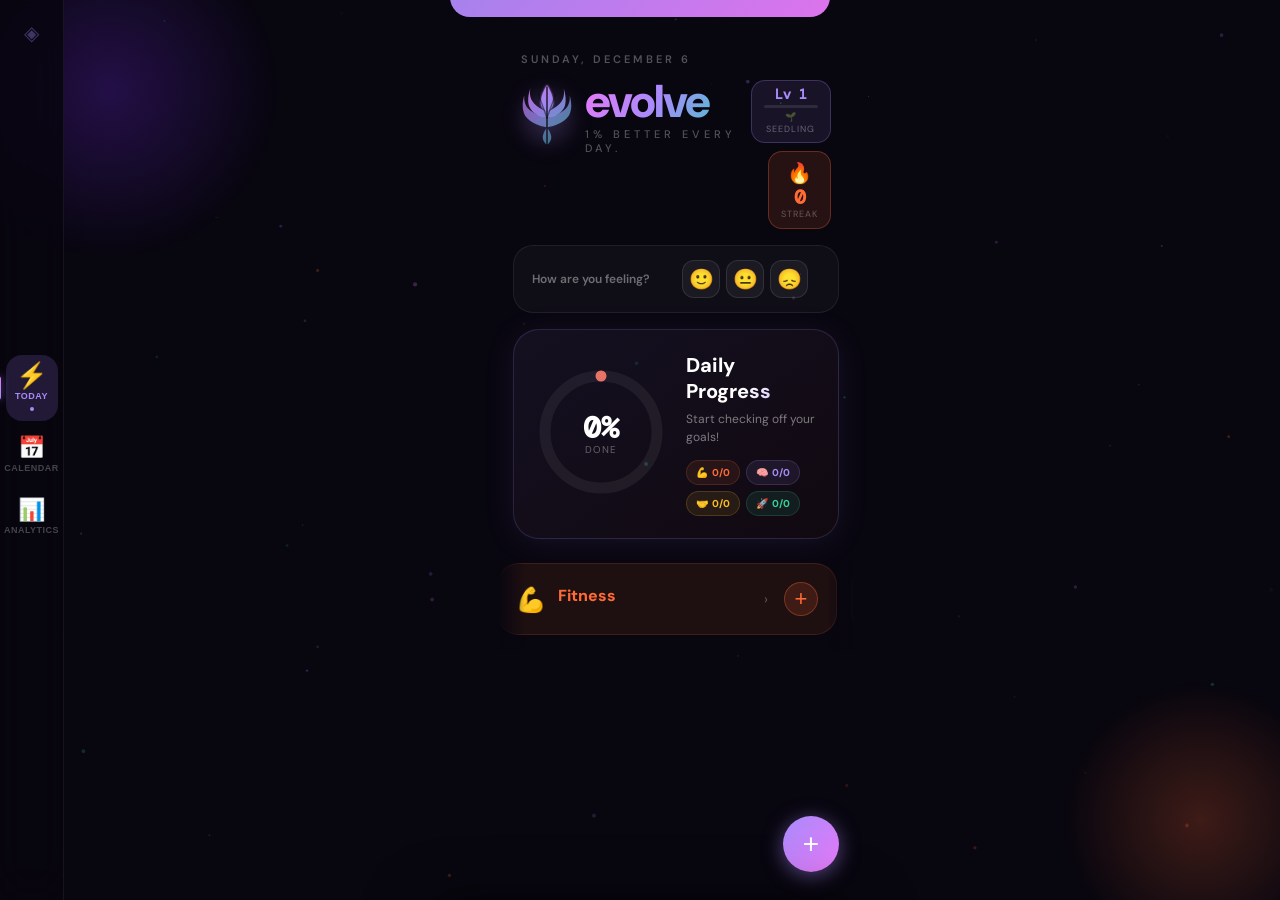
==== commit 5e8a6638: "Add files via upload" ====
--- a/index.html
+++ b/index.html
@@ -48,7 +48,6 @@
           </div>
         </div>
         <div class="header-right">
-          <!-- XP / Level badge -->
           <div class="xp-badge" id="xp-badge">
             <div class="xp-level" id="xp-level">Lv 1</div>
             <div class="xp-bar-wrap"><div class="xp-bar-fill" id="xp-bar-fill"></div></div>
@@ -96,8 +95,12 @@
       </div>
     </div>
 
-    <!-- Category Cards -->
-    <div class="cats" id="cats-list"></div>
+    <!-- Category Cards — Carousel -->
+    <div class="cats-carousel-wrap" id="cats-carousel-wrap">
+      <div class="cats-carousel-track" id="cats-list"></div>
+    </div>
+    <!-- Carousel navigation dots -->
+    <div class="carousel-dots" id="carousel-dots"></div>
   </div>
 
   <!-- MONTH VIEW -->
@@ -106,7 +109,6 @@
       <div class="section-super">Monthly View</div>
       <div class="section-title">Calendar</div>
 
-      <!-- Monthly completion % -->
       <div class="month-pct-card" id="month-pct-card">
         <div class="month-pct-num" id="month-pct-num">0%</div>
         <div class="month-pct-lbl">monthly completion</div>
@@ -134,19 +136,16 @@
         <span>More</span>
       </div>
     </div>
-    <!-- Per-task monthly completion cards -->
     <div class="task-month-stats" id="task-month-stats"></div>
     <div class="cat-bars" id="cat-bars" style="display:none"></div>
-
-  </div>
-
-  <!-- STATS VIEW (Life Analytics) -->
+  </div>
+
+  <!-- STATS VIEW -->
   <div class="view" id="view-stats">
     <div class="stats-wrap">
       <div class="section-super">Life</div>
       <div class="section-title section-title-green">Analytics</div>
 
-      <!-- Top KPI row -->
       <div class="kpi-row">
         <div class="kpi-box kpi-streak">
           <div class="kpi-icon">🔥</div>
@@ -165,7 +164,6 @@
         </div>
       </div>
 
-      <!-- Best / Weakest -->
       <div class="insight-row">
         <div class="insight-card insight-best">
           <div class="insight-label">🏆 Most Consistent</div>
@@ -177,7 +175,6 @@
         </div>
       </div>
 
-      <!-- Monthly Line Graph -->
       <div class="graph-card monthly-line-card">
         <div class="graph-title-row">
           <div class="graph-title">Monthly Progress</div>
@@ -189,20 +186,17 @@
         <div class="monthly-line-footer" id="monthly-line-footer"></div>
       </div>
 
-      <!-- Progress Graph (7-day) -->
       <div class="graph-card">
         <div class="graph-title">7-Day Progress</div>
         <div class="graph-wrap" id="progress-graph"></div>
         <div class="graph-days" id="graph-days"></div>
       </div>
 
-      <!-- Mood History -->
       <div class="mood-history-card">
         <div class="graph-title">Mood This Week</div>
         <div class="mood-history-row" id="mood-history-row"></div>
       </div>
 
-      <!-- XP & Badges -->
       <div class="xp-card">
         <div class="graph-title">Journey</div>
         <div class="xp-progress-row">
@@ -216,13 +210,11 @@
         <div class="badges-row" id="badges-row"></div>
       </div>
 
-      <!-- Category Stat Cards -->
       <div id="cat-stat-cards"></div>
     </div>
   </div>
 
-
-  <!-- Day Goals Modal (app-level, never clipped) -->
+  <!-- Day Goals Modal -->
   <div class="day-modal-bg" id="day-modal">
     <div class="day-modal-sheet">
       <div class="day-modal-drag-handle"></div>
@@ -234,7 +226,7 @@
     </div>
   </div>
 
-  <!-- Bottom Nav -->
+  <!-- Side / Bottom Nav -->
   <div class="nav">
     <button class="nav-btn active" data-view="home">
       <span class="nav-icon">⚡</span>
--- a/style.css
+++ b/style.css
@@ -5,15 +5,23 @@
 /* Particle Canvas */
 #particle-canvas{position:fixed;inset:0;pointer-events:none;z-index:0;opacity:0.55}
 
-#app{max-width:430px;margin:0 auto;min-height:100vh;position:relative}
-
-/* Blobs — more vivid */
+/* ── Layout: side nav on desktop/tablet, bottom on tiny mobile ── */
+#app{
+  max-width:430px;
+  margin:0 auto;
+  min-height:100vh;
+  position:relative;
+  /* leave room for side nav */
+  padding-left:72px;
+}
+
+/* Blobs */
 .blob1{position:fixed;top:-80px;left:-60px;width:340px;height:340px;border-radius:50%;background:radial-gradient(circle,rgba(109,40,217,0.28) 0%,transparent 70%);pointer-events:none;z-index:0;animation:blobDrift 12s ease-in-out infinite alternate}
 .blob2{position:fixed;bottom:-60px;right:-60px;width:280px;height:280px;border-radius:50%;background:radial-gradient(circle,rgba(255,107,53,0.22) 0%,transparent 70%);pointer-events:none;z-index:0;animation:blobDrift 9s ease-in-out infinite alternate-reverse}
 @keyframes blobDrift{0%{transform:translate(0,0) scale(1)}100%{transform:translate(20px,15px) scale(1.1)}}
 
 /* Views */
-.view{display:none;padding:0 0 110px;position:relative;z-index:1}
+.view{display:none;padding:0 0 40px;position:relative;z-index:1}
 .view.active{display:block}
 
 /* Header */
@@ -44,9 +52,9 @@
 .mood-bar{margin:16px 16px 0;padding:14px 18px;border-radius:20px;background:rgba(255,255,255,0.03);border:1px solid rgba(255,255,255,0.07);display:flex;align-items:center;gap:12px}
 .mood-label{font-size:12px;color:rgba(255,255,255,0.4);font-weight:600;flex:1}
 .mood-options{display:flex;gap:6px}
-.mood-btn{background:rgba(255,255,255,0.05);border:1px solid rgba(255,255,255,0.1);border-radius:12px;width:38px;height:38px;font-size:20px;cursor:pointer;transition:all 0.2s ease;display:flex;align-items:center;justify-content:center}
+.mood-btn{background:rgba(255,255,255,0.05);border:1px solid rgba(255,255,255,0.1);border-radius:12px;width:38px;height:38px;font-size:20px;cursor:pointer;transition:all 0.25s cubic-bezier(0.34,1.4,0.64,1);display:flex;align-items:center;justify-content:center}
 .mood-btn:active{transform:scale(0.88)}
-.mood-btn.selected{border-color:rgba(255,255,255,0.4);background:rgba(255,255,255,0.12);transform:scale(1.1);box-shadow:0 0 12px rgba(255,255,255,0.15)}
+.mood-btn.selected{border-color:rgba(255,255,255,0.4);background:rgba(255,255,255,0.12);transform:scale(1.12);box-shadow:0 0 16px rgba(255,255,255,0.18)}
 .mood-set-label{font-size:10px;color:rgba(255,255,255,0.25);white-space:nowrap}
 
 /* ── Ring Card ─────────────────────────────────── */
@@ -59,69 +67,241 @@
 .ring-title{font-size:20px;font-weight:800;margin-bottom:6px;background:linear-gradient(120deg,#fff 50%,#A78BFA 100%);-webkit-background-clip:text;-webkit-text-fill-color:transparent}
 .ring-sub{font-size:12px;color:rgba(255,255,255,0.45);margin-bottom:14px;line-height:1.5}
 .cat-pills{display:flex;gap:6px;flex-wrap:wrap}
-.cat-pill{display:flex;align-items:center;gap:4px;border-radius:20px;padding:5px 9px;font-size:10px;font-weight:700;border:1px solid;transition:transform 0.15s ease}
-.cat-pill:active{transform:scale(0.94)}
-
-/* ── Category Cards ─────────────────────────────── */
-.cats{padding:20px 16px 0;display:flex;flex-direction:column;gap:14px}
-.cat-card{border-radius:22px;overflow:hidden;transition:box-shadow 0.5s ease}
-.cat-header{display:flex;align-items:center;padding:18px 18px;cursor:pointer;gap:12px}
+.cat-pill{display:flex;align-items:center;gap:4px;border-radius:20px;padding:5px 9px;font-size:10px;font-weight:700;border:1px solid;transition:transform 0.2s cubic-bezier(0.34,1.4,0.64,1)}
+.cat-pill:active{transform:scale(0.92)}
+
+/* ════════════════════════════════════════════════
+   CAROUSEL — Task category cards
+   ════════════════════════════════════════════════ */
+.cats-carousel-wrap{
+  margin:20px 0 0;
+  overflow:hidden;
+  position:relative;
+}
+.cats-carousel-track{
+  display:flex;
+  gap:14px;
+  padding:4px 16px 16px;
+  overflow-x:auto;
+  scroll-snap-type:x mandatory;
+  -webkit-overflow-scrolling:touch;
+  scrollbar-width:none;
+  cursor:grab;
+}
+.cats-carousel-track:active{cursor:grabbing}
+.cats-carousel-track::-webkit-scrollbar{display:none}
+
+/* Fade edges */
+.cats-carousel-wrap::before,
+.cats-carousel-wrap::after{
+  content:'';
+  position:absolute;
+  top:0;bottom:0;width:28px;z-index:2;pointer-events:none;
+}
+.cats-carousel-wrap::before{left:0;background:linear-gradient(to right,#08060F 0%,transparent 100%)}
+.cats-carousel-wrap::after{right:0;background:linear-gradient(to left,#08060F 0%,transparent 100%)}
+
+/* Each card inside carousel */
+.cat-card{
+  border-radius:22px;
+  overflow:hidden;
+  transition:box-shadow 0.5s ease, transform 0.35s cubic-bezier(0.34,1.2,0.64,1);
+  scroll-snap-align:start;
+  flex-shrink:0;
+  width:calc(100vw - 72px - 60px); /* viewport minus side-nav minus margins */
+  max-width:340px;
+  min-width:260px;
+}
+.cat-card:active{transform:scale(0.98)}
+
+/* Carousel dots */
+.carousel-dots{
+  display:flex;
+  justify-content:center;
+  gap:6px;
+  margin:4px 0 8px;
+}
+.carousel-dot{
+  width:6px;height:6px;border-radius:50%;
+  background:rgba(255,255,255,0.15);
+  transition:all 0.35s cubic-bezier(0.34,1.4,0.64,1);
+  cursor:pointer;
+}
+.carousel-dot.active{
+  background:#A78BFA;
+  width:18px;
+  border-radius:3px;
+  box-shadow:0 0 8px rgba(167,139,250,0.6);
+}
+
+/* ── Cat card internals ── */
+.cat-header{display:flex;align-items:center;padding:18px 18px;cursor:pointer;gap:12px;user-select:none}
 .cat-emoji{font-size:24px}
 .cat-info{flex:1}
 .cat-name-row{display:flex;align-items:center;gap:8px;margin-bottom:8px}
 .cat-name{font-weight:800;font-size:16px}
 .cat-done-badge{font-size:10px;background:#000;border-radius:10px;padding:2px 8px;font-weight:700}
 .cat-bar-wrap{height:4px;background:rgba(255,255,255,0.1);border-radius:10px;overflow:hidden}
-.cat-bar{height:100%;border-radius:10px;transition:width 0.7s cubic-bezier(.4,0,.2,1)}
+.cat-bar{height:100%;border-radius:10px;transition:width 0.8s cubic-bezier(.4,0,.2,1)}
 .cat-count{font-size:13px;font-weight:800;font-family:'DM Mono',monospace;margin-right:6px}
-.add-btn{width:34px;height:34px;border-radius:50%;display:flex;align-items:center;justify-content:center;cursor:pointer;font-size:22px;flex-shrink:0;border:none;transition:transform 0.15s cubic-bezier(0.34,1.56,0.64,1)}
+.add-btn{width:34px;height:34px;border-radius:50%;display:flex;align-items:center;justify-content:center;cursor:pointer;font-size:22px;flex-shrink:0;border:none;transition:transform 0.2s cubic-bezier(0.34,1.56,0.64,1)}
 .add-btn:active{transform:scale(0.75) rotate(20deg)}
+
+/* ════════════════════════════════════════════════
+   SMOOTH EXPAND / COLLAPSE for goal lists
+   ════════════════════════════════════════════════ */
+.goals-list-outer{
+  overflow:hidden;
+  /* height is driven by JS via max-height trick */
+  max-height:0;
+  opacity:0;
+  transition:
+    max-height 0.55s cubic-bezier(0.4,0,0.2,1),
+    opacity    0.4s  cubic-bezier(0.4,0,0.2,1),
+    padding    0.55s cubic-bezier(0.4,0,0.2,1);
+}
+.goals-list-outer.open{
+  max-height:600px; /* large enough for any list */
+  opacity:1;
+}
+
 .goals-list{padding:0 18px 16px;display:flex;flex-direction:column;gap:8px}
 .goal-empty{font-size:12px;color:rgba(255,255,255,0.2);text-align:center;padding:10px 0}
-.goal-row{display:flex;align-items:center;gap:12px;border-radius:14px;padding:13px 14px;cursor:pointer;transition:transform 0.15s cubic-bezier(0.34,1.56,0.64,1),background 0.25s ease,border-color 0.25s ease;border:1px solid}
+
+/* Staggered goal rows */
+.goal-row{
+  display:flex;align-items:center;gap:12px;border-radius:14px;padding:13px 14px;
+  cursor:pointer;
+  transition:
+    transform  0.2s cubic-bezier(0.34,1.4,0.64,1),
+    background 0.3s ease,
+    border-color 0.3s ease,
+    opacity    0.3s ease;
+  border:1px solid;
+  opacity:0;
+  transform:translateY(8px);
+  animation:goalRowIn 0.45s cubic-bezier(0.34,1.2,0.64,1) both;
+}
+@keyframes goalRowIn{
+  to{opacity:1;transform:translateY(0)}
+}
 .goal-row:active{transform:scale(0.96)}
-.checkbox{width:24px;height:24px;border-radius:8px;flex-shrink:0;display:flex;align-items:center;justify-content:center;transition:transform 0.25s cubic-bezier(0.34,1.8,0.64,1),background 0.2s ease,border-color 0.2s ease;border:2px solid}
-.goal-row.just-checked .checkbox{animation:checkBounce 0.4s cubic-bezier(0.34,1.8,0.64,1)}
+.checkbox{width:24px;height:24px;border-radius:8px;flex-shrink:0;display:flex;align-items:center;justify-content:center;transition:transform 0.3s cubic-bezier(0.34,1.8,0.64,1),background 0.25s ease,border-color 0.25s ease;border:2px solid}
+.goal-row.just-checked .checkbox{animation:checkBounce 0.45s cubic-bezier(0.34,1.8,0.64,1)}
 .check-icon{color:#000;font-size:13px;font-weight:800}
-.goal-text{flex:1;font-size:13px;font-weight:500;transition:all 0.2s ease}
-.del-btn{background:none;border:none;color:rgba(255,255,255,0.15);font-size:14px;cursor:pointer;padding:8px 12px;flex-shrink:0;margin-right:-10px}
+.goal-text{flex:1;font-size:13px;font-weight:500;transition:all 0.25s ease}
+.del-btn{background:none;border:none;color:rgba(255,255,255,0.15);font-size:14px;cursor:pointer;padding:8px 12px;flex-shrink:0;margin-right:-10px;transition:color 0.2s ease}
+.del-btn:hover{color:rgba(255,80,80,0.6)}
+
+/* Chevron on cat header */
+.cat-chevron{
+  font-size:14px;
+  color:rgba(255,255,255,0.3);
+  display:inline-block;
+  transition:transform 0.4s cubic-bezier(0.4,0,0.2,1), color 0.3s ease;
+  margin-right:4px;
+}
+.cat-card.expanded .cat-chevron{
+  transform:rotate(90deg);
+  color:rgba(255,255,255,0.6);
+}
 
 /* ── FAB ──────────────────────────────────────── */
-.fab{position:fixed;bottom:90px;right:calc(50% - 215px + 16px);width:56px;height:56px;border-radius:50%;background:linear-gradient(135deg,#A78BFA,#E879F9);border:none;cursor:pointer;z-index:150;box-shadow:0 4px 20px rgba(167,139,250,0.5);transition:all 0.3s cubic-bezier(.34,1.56,.64,1);display:flex;align-items:center;justify-content:center}
+.fab{position:fixed;bottom:28px;right:calc(50% - 215px + 16px);width:56px;height:56px;border-radius:50%;background:linear-gradient(135deg,#A78BFA,#E879F9);border:none;cursor:pointer;z-index:150;box-shadow:0 4px 20px rgba(167,139,250,0.5);transition:all 0.35s cubic-bezier(.34,1.56,.64,1);display:flex;align-items:center;justify-content:center}
 .fab:active{transform:scale(0.92)}
-.fab-icon{font-size:28px;font-weight:300;color:#fff;transition:transform 0.3s ease;line-height:1}
+.fab-icon{font-size:28px;font-weight:300;color:#fff;transition:transform 0.4s cubic-bezier(0.34,1.56,0.64,1);line-height:1}
 .fab.open .fab-icon{transform:rotate(45deg)}
-.fab-menu{position:fixed;bottom:155px;right:calc(50% - 215px + 16px);z-index:149;display:none;flex-direction:column;gap:10px;align-items:flex-end}
+.fab-menu{position:fixed;bottom:96px;right:calc(50% - 215px + 16px);z-index:149;display:none;flex-direction:column;gap:10px;align-items:flex-end}
 .fab-menu.open{display:flex}
 .fab-menu-inner{display:flex;flex-direction:column;gap:10px;align-items:flex-end}
-.fab-item{display:flex;align-items:center;gap:10px;cursor:pointer;animation:fabItemIn 0.3s cubic-bezier(.34,1.56,.64,1) both}
-.fab-item-label{background:rgba(20,16,35,0.95);border:1px solid rgba(255,255,255,0.12);border-radius:12px;padding:7px 12px;font-size:13px;font-weight:700;white-space:nowrap}
-.fab-item-dot{width:42px;height:42px;border-radius:50%;display:flex;align-items:center;justify-content:center;font-size:20px;border:2px solid;transition:transform 0.15s ease;flex-shrink:0}
+.fab-item{display:flex;align-items:center;gap:10px;cursor:pointer;animation:fabItemIn 0.4s cubic-bezier(.34,1.56,.64,1) both}
+.fab-item-label{background:rgba(20,16,35,0.95);border:1px solid rgba(255,255,255,0.12);border-radius:12px;padding:7px 12px;font-size:13px;font-weight:700;white-space:nowrap;backdrop-filter:blur(8px)}
+.fab-item-dot{width:42px;height:42px;border-radius:50%;display:flex;align-items:center;justify-content:center;font-size:20px;border:2px solid;transition:transform 0.2s ease;flex-shrink:0}
 .fab-item-dot:active{transform:scale(0.88)}
-@keyframes fabItemIn{from{opacity:0;transform:translateY(10px) scale(0.8)}to{opacity:1;transform:translateY(0) scale(1)}}
-
-/* ── Bottom Nav ────────────────────────────────── */
-.nav{position:fixed;bottom:0;left:50%;transform:translateX(-50%);width:100%;max-width:430px;background:rgba(8,6,15,0.96);border-top:1px solid rgba(255,255,255,0.08);display:flex;justify-content:space-around;padding:12px 16px 28px;z-index:100;backdrop-filter:blur(12px)}
-.nav-btn{background:none;border:none;cursor:pointer;display:flex;flex-direction:column;align-items:center;gap:4px;padding:8px 20px;border-radius:16px;transition:all 0.2s ease;color:#fff}
-.nav-btn:active{transform:scale(0.92)}
-.nav-btn.active{background:rgba(167,139,250,0.14)}
-.nav-icon{font-size:22px}
-.nav-label{font-size:10px;font-weight:700;letter-spacing:0.5px;text-transform:uppercase;color:rgba(255,255,255,0.25)}
+@keyframes fabItemIn{from{opacity:0;transform:translateY(14px) scale(0.75)}to{opacity:1;transform:translateY(0) scale(1)}}
+
+/* ════════════════════════════════════════════════
+   SIDE NAV — premium vertical rail
+   ════════════════════════════════════════════════ */
+.nav{
+  position:fixed;
+  left:0; top:0; bottom:0;
+  width:64px;
+  display:flex;
+  flex-direction:column;
+  align-items:center;
+  justify-content:center;
+  gap:6px;
+  z-index:100;
+  background:rgba(8,6,15,0.82);
+  border-right:1px solid rgba(255,255,255,0.06);
+  backdrop-filter:blur(24px);
+  -webkit-backdrop-filter:blur(24px);
+  /* max-width clamp so it stays relative to the app container */
+  max-width:64px;
+  padding:20px 0;
+}
+/* subtle top brand mark in nav */
+.nav::before{
+  content:'◈';
+  position:absolute;
+  top:20px;
+  font-size:20px;
+  color:rgba(167,139,250,0.35);
+  letter-spacing:0;
+}
+
+.nav-btn{
+  background:none;
+  border:none;
+  cursor:pointer;
+  display:flex;
+  flex-direction:column;
+  align-items:center;
+  gap:4px;
+  padding:10px 0;
+  width:52px;
+  border-radius:16px;
+  transition:background 0.3s ease, transform 0.2s cubic-bezier(0.34,1.4,0.64,1);
+  color:#fff;
+  position:relative;
+}
+.nav-btn:active{transform:scale(0.9)}
+.nav-btn.active{background:rgba(167,139,250,0.16)}
+
+/* active left accent bar */
+.nav-btn.active::before{
+  content:'';
+  position:absolute;
+  left:-8px;
+  top:50%;
+  transform:translateY(-50%);
+  width:3px;
+  height:24px;
+  border-radius:0 3px 3px 0;
+  background:linear-gradient(180deg,#E879F9,#A78BFA);
+  box-shadow:0 0 8px rgba(167,139,250,0.7);
+}
+
+.nav-icon{font-size:22px;line-height:1;transition:transform 0.3s cubic-bezier(0.34,1.4,0.64,1)}
+.nav-btn.active .nav-icon{transform:scale(1.15)}
+.nav-label{font-size:9px;font-weight:700;letter-spacing:0.5px;text-transform:uppercase;color:rgba(255,255,255,0.25);transition:color 0.3s ease}
 .nav-btn.active .nav-label{color:#A78BFA}
-.nav-dot{width:4px;height:4px;border-radius:50%;background:#A78BFA;animation:pulseDot 2s ease-in-out infinite}
+.nav-dot{width:4px;height:4px;border-radius:50%;background:#A78BFA;animation:pulseDot 2s ease-in-out infinite;margin-top:2px}
 
 /* ── Modal ─────────────────────────────────────── */
-.modal-bg{display:none;position:fixed;inset:0;background:rgba(0,0,0,0.8);z-index:200;align-items:flex-end;animation:fadeIn 0.2s ease}
+.modal-bg{display:none;position:fixed;inset:0;background:rgba(0,0,0,0.8);z-index:200;align-items:flex-end;animation:fadeIn 0.25s ease}
 .modal-bg.open{display:flex}
-.modal-sheet{width:100%;max-width:430px;margin:0 auto;background:#13101F;border-radius:28px 28px 0 0;padding:28px 24px 48px;border:1px solid rgba(255,255,255,0.1);border-bottom:none;animation:slideUp 0.35s cubic-bezier(.34,1.56,.64,1)}
+.modal-sheet{width:100%;max-width:430px;margin:0 auto;background:#13101F;border-radius:28px 28px 0 0;padding:28px 24px 48px;border:1px solid rgba(255,255,255,0.1);border-bottom:none;animation:slideUp 0.42s cubic-bezier(.34,1.4,.64,1)}
 .modal-cat-row{display:flex;align-items:center;gap:10px;margin-bottom:20px}
 .modal-cat-emoji{font-size:28px}
 .modal-label{font-size:11px;color:rgba(255,255,255,0.35);letter-spacing:2px;text-transform:uppercase}
 .modal-cat-name{font-size:18px;font-weight:700}
-.modal-input{width:100%;background:rgba(255,255,255,0.06);border:1px solid rgba(255,255,255,0.1);border-radius:16px;padding:14px 18px;color:#fff;font-size:15px;font-family:'DM Sans',sans-serif;margin-bottom:14px;outline:none;transition:border-color 0.2s}
-.modal-input:focus{border-color:rgba(167,139,250,0.5)}
-.modal-add-btn{width:100%;padding:15px;border-radius:16px;border:none;color:#000;font-size:15px;font-weight:800;cursor:pointer;transition:transform 0.15s ease}
+.modal-input{width:100%;background:rgba(255,255,255,0.06);border:1px solid rgba(255,255,255,0.1);border-radius:16px;padding:14px 18px;color:#fff;font-size:15px;font-family:'DM Sans',sans-serif;margin-bottom:14px;outline:none;transition:border-color 0.25s ease,box-shadow 0.25s ease}
+.modal-input:focus{border-color:rgba(167,139,250,0.5);box-shadow:0 0 0 3px rgba(167,139,250,0.08)}
+.modal-add-btn{width:100%;padding:15px;border-radius:16px;border:none;color:#000;font-size:15px;font-weight:800;cursor:pointer;transition:transform 0.2s cubic-bezier(0.34,1.4,0.64,1),box-shadow 0.2s ease}
 .modal-add-btn:active{transform:scale(0.96)}
+.modal-add-btn:hover{box-shadow:0 4px 20px rgba(167,139,250,0.35)}
 
 /* ── Calendar View ──────────────────────────────── */
 .cal-header{padding:56px 16px 0}
@@ -134,17 +314,18 @@
 .month-pct-num{font-size:42px;font-weight:800;font-family:'DM Mono',monospace;background:linear-gradient(120deg,#A78BFA,#2DD4BF);-webkit-background-clip:text;-webkit-text-fill-color:transparent;line-height:1}
 .month-pct-lbl{font-size:11px;color:rgba(255,255,255,0.35);letter-spacing:2px;text-transform:uppercase;margin:4px 0 10px}
 .month-pct-bar{height:5px;background:rgba(255,255,255,0.08);border-radius:10px;overflow:hidden}
-.month-pct-fill{height:100%;background:linear-gradient(90deg,#A78BFA,#2DD4BF);border-radius:10px;transition:width 0.8s ease}
+.month-pct-fill{height:100%;background:linear-gradient(90deg,#A78BFA,#2DD4BF);border-radius:10px;transition:width 0.9s cubic-bezier(0.4,0,0.2,1)}
 
 .month-nav{display:flex;align-items:center;justify-content:space-between;margin-bottom:16px;padding:0 8px}
-.month-arrow{background:rgba(255,255,255,0.07);border:1px solid rgba(255,255,255,0.12);color:#fff;border-radius:12px;width:40px;height:40px;cursor:pointer;font-size:18px;display:flex;align-items:center;justify-content:center;transition:transform 0.15s ease}
-.month-arrow:active{transform:scale(0.92)}
+.month-arrow{background:rgba(255,255,255,0.07);border:1px solid rgba(255,255,255,0.12);color:#fff;border-radius:12px;width:40px;height:40px;cursor:pointer;font-size:18px;display:flex;align-items:center;justify-content:center;transition:transform 0.2s cubic-bezier(0.34,1.4,0.64,1),background 0.2s ease}
+.month-arrow:active{transform:scale(0.88)}
+.month-arrow:hover{background:rgba(255,255,255,0.12)}
 .month-name{font-size:18px;font-weight:700}
 .day-labels{display:grid;grid-template-columns:repeat(7,1fr);gap:4px;margin-bottom:6px;padding:0 8px}
 .day-label{text-align:center;font-size:11px;color:rgba(255,255,255,0.25);font-weight:700}
 .cal-grid{display:grid;grid-template-columns:repeat(7,1fr);gap:4px;padding:0 8px}
-.cal-day{aspect-ratio:1;border-radius:10px;display:flex;flex-direction:column;align-items:center;justify-content:center;border:1px solid rgba(255,255,255,0.05);cursor:pointer;transition:transform 0.15s ease,box-shadow 0.3s ease}
-.cal-day:active{transform:scale(0.85)}
+.cal-day{aspect-ratio:1;border-radius:10px;display:flex;flex-direction:column;align-items:center;justify-content:center;border:1px solid rgba(255,255,255,0.05);cursor:pointer;transition:transform 0.2s cubic-bezier(0.34,1.4,0.64,1),box-shadow 0.3s ease}
+.cal-day:active{transform:scale(0.82)}
 .cal-day.today{border:1.5px solid #A78BFA}
 .cal-day.has-score{animation:calDayPop 0.45s cubic-bezier(0.34,1.56,0.64,1) both}
 .cal-day-num{font-size:12px;font-weight:500}
@@ -163,7 +344,7 @@
 .cat-bar-name{font-size:13px;font-weight:600}
 .cat-bar-count{font-size:14px;font-weight:800;font-family:'DM Mono',monospace}
 .bar-track{height:5px;background:rgba(255,255,255,0.08);border-radius:10px;overflow:hidden}
-.bar-fill{height:100%;border-radius:10px;transition:width 0.8s ease}
+.bar-fill{height:100%;border-radius:10px;transition:width 0.9s cubic-bezier(0.4,0,0.2,1)}
 
 /* ── Day Goals Modal ─────────────────────────── */
 .day-modal-bg{
@@ -174,13 +355,16 @@
   align-items:flex-end;
   justify-content:center;
   pointer-events:none;
-  transition:background 0.35s ease;
+  transition:background 0.4s ease;
+  backdrop-filter:blur(0px);
+  -webkit-backdrop-filter:blur(0px);
 }
 .day-modal-bg.open{
   background:rgba(0,0,0,0.75);
   pointer-events:all;
-  backdrop-filter:blur(6px);
-  -webkit-backdrop-filter:blur(6px);
+  backdrop-filter:blur(10px);
+  -webkit-backdrop-filter:blur(10px);
+  transition:background 0.4s ease, backdrop-filter 0.5s ease;
 }
 .day-modal-sheet{
   width:100%;
@@ -193,12 +377,13 @@
   max-height:82vh;
   overflow-y:auto;
   transform:translateY(110%);
-  transition:transform 0.48s cubic-bezier(0.32,0.72,0,1);
+  transition:transform 0.6s cubic-bezier(0.32,0.72,0,1);
   box-shadow:0 -8px 60px rgba(0,0,0,0.6),0 -1px 0 rgba(167,139,250,0.15);
   will-change:transform;
 }
 .day-modal-bg.open .day-modal-sheet{
   transform:translateY(0);
+  transition:transform 0.55s cubic-bezier(0.22,1,0.36,1);
 }
 .day-modal-drag-handle{
   width:40px;height:4px;
@@ -208,19 +393,139 @@
 }
 .day-modal-header{display:flex;align-items:center;justify-content:space-between;margin-bottom:18px}
 .day-modal-date{font-size:17px;font-weight:800;background:linear-gradient(90deg,#E879F9,#A78BFA);-webkit-background-clip:text;-webkit-text-fill-color:transparent}
-.day-modal-close{background:rgba(255,255,255,0.07);border:1px solid rgba(255,255,255,0.12);color:rgba(255,255,255,0.5);border-radius:50%;width:34px;height:34px;cursor:pointer;font-size:14px;display:flex;align-items:center;justify-content:center;transition:all 0.2s ease;flex-shrink:0}
+.day-modal-close{background:rgba(255,255,255,0.07);border:1px solid rgba(255,255,255,0.12);color:rgba(255,255,255,0.5);border-radius:50%;width:34px;height:34px;cursor:pointer;font-size:14px;display:flex;align-items:center;justify-content:center;transition:all 0.25s cubic-bezier(0.34,1.4,0.64,1);flex-shrink:0}
 .day-modal-close:active{transform:scale(0.88)}
 .day-modal-goals{display:flex;flex-direction:column;gap:10px}
-.day-goal-item{display:flex;align-items:center;gap:10px;padding:13px 14px;border-radius:16px;border:1px solid;opacity:0;transform:translateY(14px);animation:goalItemIn 0.35s cubic-bezier(.34,1.4,.64,1) forwards}
+.day-goal-item{display:flex;align-items:center;gap:10px;padding:13px 14px;border-radius:16px;border:1px solid;opacity:0;transform:translateY(16px);animation:goalItemIn 0.45s cubic-bezier(.34,1.3,.64,1) forwards}
 @keyframes goalItemIn{to{opacity:1;transform:translateY(0)}}
 .day-goal-dot{width:10px;height:10px;border-radius:50%;flex-shrink:0}
 .day-goal-text{font-size:13px;font-weight:500}
 .day-goal-done{text-decoration:line-through;color:rgba(255,255,255,0.35)}
 
+/* ════════════════════════════════════════════════
+   CALENDAR EXPANDABLE CARDS — overlay / glass effect
+   ════════════════════════════════════════════════ */
+.task-month-stats{padding:0 8px;margin-top:20px}
+.task-month-header{font-size:11px;letter-spacing:2px;color:rgba(255,255,255,0.3);text-transform:uppercase;font-weight:700;margin-bottom:10px}
+
+.task-month-cat-card{
+  border-radius:20px;
+  padding:0;
+  margin-bottom:12px;
+  border:1px solid;
+  overflow:hidden;
+  transition:
+    box-shadow 0.45s cubic-bezier(0.4,0,0.2,1),
+    transform   0.35s cubic-bezier(0.4,0,0.2,1),
+    border-color 0.35s ease;
+  position:relative;
+}
+/* Expanded state — elevated glass */
+.task-month-cat-card.expanded-card{
+  box-shadow:
+    0 8px 40px rgba(0,0,0,0.55),
+    0 2px 0 rgba(255,255,255,0.06) inset;
+  transform:scale(1.012) translateY(-2px);
+  z-index:2;
+}
+
+.task-month-cat-header{
+  display:flex;align-items:center;gap:10px;padding:14px 16px;
+  cursor:pointer;
+  -webkit-tap-highlight-color:transparent;
+  user-select:none;
+  position:relative;
+  z-index:1;
+  transition:background 0.3s ease;
+}
+.task-month-cat-header:active{background:rgba(255,255,255,0.04)}
+.task-month-emoji{font-size:20px;flex-shrink:0}
+.task-month-cat-name{font-size:14px;font-weight:800;line-height:1.2}
+.task-month-cat-sub{font-size:11px;color:rgba(255,255,255,0.3);margin-top:1px}
+.task-month-pct{font-size:17px;font-weight:800;font-family:'DM Mono',monospace;flex-shrink:0}
+.task-month-bar-track{height:3px;background:rgba(255,255,255,0.08);overflow:hidden}
+.task-month-bar-fill{height:100%;transition:width 0.9s cubic-bezier(0.4,0,0.2,1)}
+
+/* Chevron in calendar cards */
+.task-month-chevron{
+  color:rgba(255,255,255,0.3);
+  font-size:16px;
+  transition:transform 0.42s cubic-bezier(0.4,0,0.2,1), color 0.3s ease;
+  display:inline-block;
+  line-height:1;
+}
+.task-month-cat-card.expanded-card .task-month-chevron{
+  transform:rotate(90deg) !important;
+  color:rgba(255,255,255,0.65);
+}
+
+/* ── Smooth height animation for calendar expand panels ── */
+.task-cat-goals{
+  display:flex;
+  flex-direction:column;
+  gap:10px;
+  border-top:1px solid rgba(255,255,255,0.06);
+  padding:0 16px;
+  box-sizing:border-box;
+  overflow:hidden;
+  will-change:max-height,opacity,padding;
+
+  /* collapsed */
+  max-height:0;
+  opacity:0;
+  padding-top:0;
+  padding-bottom:0;
+
+  transition:
+    max-height 0.55s cubic-bezier(0.4,0,0.2,1),
+    opacity    0.4s  ease,
+    padding    0.55s cubic-bezier(0.4,0,0.2,1);
+}
+.task-cat-goals.expanded{
+  max-height:800px;
+  opacity:1;
+  padding-top:12px;
+  padding-bottom:14px;
+}
+/* Stagger task-goal-row items */
+.task-goal-row{
+  display:flex;flex-wrap:wrap;align-items:center;gap:6px;
+  opacity:0;
+  transform:translateY(6px);
+  transition:opacity 0.35s ease, transform 0.35s cubic-bezier(0.34,1.2,0.64,1);
+}
+.task-cat-goals.expanded .task-goal-row{
+  opacity:1;
+  transform:translateY(0);
+}
+
+.task-goal-left{display:flex;align-items:center;gap:7px;flex:1;min-width:0}
+.task-goal-dot{width:7px;height:7px;border-radius:50%;flex-shrink:0}
+.task-goal-text{font-size:12px;font-weight:600;color:rgba(255,255,255,0.75);overflow:hidden;text-overflow:ellipsis;white-space:nowrap}
+.task-goal-right{display:flex;align-items:center;gap:6px;flex-shrink:0}
+.task-goal-frac{font-size:10px;font-family:'DM Mono',monospace}
+.task-goal-pct{font-size:13px;font-weight:800;font-family:'DM Mono',monospace}
+.task-goal-bar-track{width:100%;height:3px;background:rgba(255,255,255,0.07);border-radius:10px;overflow:hidden}
+.task-goal-bar-fill{height:100%;border-radius:10px;transition:width 0.8s cubic-bezier(0.4,0,0.2,1)}
+
+/* ── Monthly Line Graph ─────────────────────── */
+.monthly-line-card{position:relative;overflow:hidden}
+.graph-title-row{display:flex;align-items:center;justify-content:space-between;margin-bottom:12px}
+.graph-month-badge{font-size:11px;color:rgba(255,255,255,0.35);font-weight:700;letter-spacing:1px;text-transform:uppercase;background:rgba(255,255,255,0.06);border-radius:8px;padding:4px 8px}
+.monthly-line-wrap{position:relative;width:100%}
+.monthly-line-wrap canvas{width:100%;display:block;border-radius:10px;image-rendering:auto}
+.monthly-line-footer{display:grid;grid-template-columns:repeat(4,1fr);gap:6px;margin-top:14px;border-top:1px solid rgba(255,255,255,0.06);padding-top:12px}
+.monthly-stat{display:flex;flex-direction:column;align-items:center;gap:2px}
+.monthly-stat-val{font-size:18px;font-weight:800;font-family:'DM Mono',monospace;line-height:1}
+.monthly-stat-lbl{font-size:9px;color:rgba(255,255,255,0.3);text-transform:uppercase;letter-spacing:0.5px}
+
+/* 7-day graph */
+.graph-bar-wrap{flex:1;display:flex;flex-direction:column;align-items:center;height:100%;justify-content:flex-end}
+.graph-bar-pct{height:14px;display:flex;align-items:flex-end;justify-content:center;width:100%}
+
 /* ── Stats / Analytics View ──────────────────── */
 .stats-wrap{padding:56px 16px 100px}
 
-/* KPI Row */
 .kpi-row{display:grid;grid-template-columns:1fr 1fr 1fr;gap:8px;margin-bottom:12px}
 .kpi-box{border-radius:20px;padding:16px 10px;text-align:center;border:1px solid;display:flex;flex-direction:column;align-items:center;gap:2px}
 .kpi-streak{background:rgba(255,107,53,0.1);border-color:rgba(255,107,53,0.25)}
@@ -233,42 +538,37 @@
 .kpi-total .kpi-num{color:#34D399}
 .kpi-lbl{font-size:10px;color:rgba(255,255,255,0.35);text-transform:uppercase;letter-spacing:0.5px}
 
-/* Insight row */
 .insight-row{display:grid;grid-template-columns:1fr 1fr;gap:8px;margin-bottom:12px}
 .insight-card{border-radius:18px;padding:14px 16px;border:1px solid rgba(255,255,255,0.08);background:rgba(255,255,255,0.03)}
 .insight-label{font-size:11px;color:rgba(255,255,255,0.35);margin-bottom:6px;font-weight:600}
 .insight-val{font-size:14px;font-weight:800}
 
-/* Progress Graph */
 .graph-card{border-radius:22px;padding:18px;background:rgba(255,255,255,0.03);border:1px solid rgba(255,255,255,0.07);margin-bottom:12px}
 .graph-title{font-size:14px;font-weight:700;margin-bottom:14px;color:rgba(255,255,255,0.7)}
 .graph-wrap{display:flex;align-items:flex-end;gap:5px;height:90px;padding-bottom:0}
-.graph-bar{width:100%;border-radius:6px 6px 0 0;transition:height 0.6s cubic-bezier(.4,0,.2,1);min-height:3px}
-.graph-days{display:flex;gap:5px;margin-top:6px;padding:0 0}
+.graph-bar{width:100%;border-radius:6px 6px 0 0;transition:height 0.7s cubic-bezier(.4,0,.2,1);min-height:3px}
+.graph-days{display:flex;gap:5px;margin-top:6px}
 .graph-day-lbl{flex:1;text-align:center;font-size:10px;color:rgba(255,255,255,0.3);font-weight:700}
 
-/* Mood History */
 .mood-history-card{border-radius:22px;padding:18px;background:rgba(255,255,255,0.03);border:1px solid rgba(255,255,255,0.07);margin-bottom:12px}
 .mood-history-row{display:flex;gap:5px;align-items:center;margin-top:8px}
 .mood-history-item{flex:1;display:flex;flex-direction:column;align-items:center;gap:4px}
 .mood-history-emoji{font-size:22px;line-height:1}
 .mood-history-day{font-size:10px;color:rgba(255,255,255,0.3);font-weight:700}
 
-/* XP Card */
 .xp-card{border-radius:22px;padding:18px;background:rgba(167,139,250,0.06);border:1px solid rgba(167,139,250,0.18);margin-bottom:12px}
 .xp-progress-row{display:flex;align-items:center;gap:16px;margin-bottom:16px}
 .xp-level-big{font-size:36px;font-weight:800;font-family:'DM Mono',monospace;color:#A78BFA}
 .xp-progress-wrap{flex:1}
 .xp-title-big{font-size:14px;font-weight:800;color:#fff;margin-bottom:6px}
 .xp-big-bar{height:8px;background:rgba(255,255,255,0.1);border-radius:10px;overflow:hidden;margin-bottom:4px}
-.xp-big-fill{height:100%;background:linear-gradient(90deg,#A78BFA,#E879F9);border-radius:10px;transition:width 0.8s ease}
+.xp-big-fill{height:100%;background:linear-gradient(90deg,#A78BFA,#E879F9);border-radius:10px;transition:width 0.9s cubic-bezier(0.4,0,0.2,1)}
 .xp-sub{font-size:11px;color:rgba(255,255,255,0.3)}
 .badges-row{display:flex;gap:8px;flex-wrap:wrap}
-.badge-chip{display:flex;align-items:center;gap:6px;background:rgba(255,255,255,0.05);border:1px solid rgba(255,255,255,0.1);border-radius:20px;padding:6px 12px;font-size:12px;font-weight:700}
+.badge-chip{display:flex;align-items:center;gap:6px;background:rgba(255,255,255,0.05);border:1px solid rgba(255,255,255,0.1);border-radius:20px;padding:6px 12px;font-size:12px;font-weight:700;transition:transform 0.25s cubic-bezier(0.34,1.4,0.64,1)}
 .badge-chip.earned{background:rgba(167,139,250,0.12);border-color:rgba(167,139,250,0.35)}
 .badge-chip.locked{opacity:0.35}
 
-/* Category Stat Cards — revamped */
 .cat-stat-section-label{font-size:11px;letter-spacing:2px;color:rgba(255,255,255,0.3);text-transform:uppercase;font-weight:700;margin:16px 0 10px;padding-left:2px}
 .cat-stat-card{border-radius:20px;padding:16px;margin-bottom:10px;border:1px solid}
 .cat-stat-header{display:flex;align-items:center;gap:10px;margin-bottom:10px}
@@ -277,70 +577,32 @@
 .cat-stat-sub{font-size:11px;color:rgba(255,255,255,0.35);margin-top:1px}
 .cat-stat-rate-badge{font-size:16px;font-weight:800;font-family:'DM Mono',monospace;border-radius:12px;padding:6px 10px;flex-shrink:0}
 .cat-stat-bar-track{height:5px;background:rgba(255,255,255,0.08);border-radius:10px;overflow:hidden;margin-bottom:12px}
-.cat-stat-bar-fill{height:100%;border-radius:10px;transition:width 0.8s ease}
+.cat-stat-bar-fill{height:100%;border-radius:10px;transition:width 0.9s cubic-bezier(0.4,0,0.2,1)}
 .cat-stat-2col{display:grid;grid-template-columns:1fr 1fr;gap:8px}
 .cat-stat-cell{text-align:center;background:rgba(0,0,0,0.2);border-radius:12px;padding:10px 6px}
 .cat-stat-val{font-size:20px;font-weight:800;font-family:'DM Mono',monospace}
 .cat-stat-lbl{font-size:9px;color:rgba(255,255,255,0.25);text-transform:uppercase;letter-spacing:0.5px;margin-top:2px}
 
-/* ── Task Monthly Completion Cards (Calendar) — expandable by category ── */
-.task-month-stats{padding:0 8px;margin-top:20px}
-.task-month-header{font-size:11px;letter-spacing:2px;color:rgba(255,255,255,0.3);text-transform:uppercase;font-weight:700;margin-bottom:10px}
-.task-month-cat-card{border-radius:18px;padding:0;margin-bottom:10px;border:1px solid;overflow:hidden}
-.task-month-cat-header{display:flex;align-items:center;gap:10px;padding:14px 16px;cursor:pointer;-webkit-tap-highlight-color:transparent;user-select:none}
-.task-month-cat-header:active{opacity:0.75}
-.task-month-emoji{font-size:20px;flex-shrink:0}
-.task-month-cat-name{font-size:14px;font-weight:800;line-height:1.2}
-.task-month-cat-sub{font-size:11px;color:rgba(255,255,255,0.3);margin-top:1px}
-.task-month-pct{font-size:17px;font-weight:800;font-family:'DM Mono',monospace;flex-shrink:0}
-.task-month-bar-track{height:3px;background:rgba(255,255,255,0.08);overflow:hidden}
-.task-month-bar-fill{height:100%;transition:width 0.8s ease}
-.task-cat-goals{display:flex;flex-direction:column;gap:10px;border-top:1px solid rgba(255,255,255,0.06);padding:0 16px;box-sizing:border-box;overflow:hidden;will-change:height,opacity}
-.task-goal-row{display:flex;flex-wrap:wrap;align-items:center;gap:6px}
-.task-goal-left{display:flex;align-items:center;gap:7px;flex:1;min-width:0}
-.task-goal-dot{width:7px;height:7px;border-radius:50%;flex-shrink:0}
-.task-goal-text{font-size:12px;font-weight:600;color:rgba(255,255,255,0.75);overflow:hidden;text-overflow:ellipsis;white-space:nowrap}
-.task-goal-right{display:flex;align-items:center;gap:6px;flex-shrink:0}
-.task-goal-frac{font-size:10px;font-family:'DM Mono',monospace}
-.task-goal-pct{font-size:13px;font-weight:800;font-family:'DM Mono',monospace}
-.task-goal-bar-track{width:100%;height:3px;background:rgba(255,255,255,0.07);border-radius:10px;overflow:hidden}
-.task-goal-bar-fill{height:100%;border-radius:10px;transition:width 0.7s ease}
-
-/* ── Monthly Line Graph ─────────────────────── */
-.monthly-line-card{position:relative;overflow:hidden}
-.graph-title-row{display:flex;align-items:center;justify-content:space-between;margin-bottom:12px}
-.graph-month-badge{font-size:11px;color:rgba(255,255,255,0.35);font-weight:700;letter-spacing:1px;text-transform:uppercase;background:rgba(255,255,255,0.06);border-radius:8px;padding:4px 8px}
-.monthly-line-wrap{position:relative;width:100%}
-.monthly-line-wrap canvas{width:100%;display:block;border-radius:10px;image-rendering:auto}
-.monthly-line-footer{display:grid;grid-template-columns:repeat(4,1fr);gap:6px;margin-top:14px;border-top:1px solid rgba(255,255,255,0.06);padding-top:12px}
-.monthly-stat{display:flex;flex-direction:column;align-items:center;gap:2px}
-.monthly-stat-val{font-size:18px;font-weight:800;font-family:'DM Mono',monospace;line-height:1}
-.monthly-stat-lbl{font-size:9px;color:rgba(255,255,255,0.3);text-transform:uppercase;letter-spacing:0.5px}
-
-/* 7-day graph bar pct label support */
-.graph-bar-wrap{flex:1;display:flex;flex-direction:column;align-items:center;height:100%;justify-content:flex-end}
-.graph-bar-pct{height:14px;display:flex;align-items:flex-end;justify-content:center;width:100%}
-
-
 /* Level-Up Toast */
-.levelup-toast{position:fixed;top:60px;left:50%;transform:translateX(-50%) translateY(-120px);max-width:380px;width:calc(100% - 32px);background:linear-gradient(135deg,rgba(167,139,250,0.95),rgba(232,121,249,0.95));border-radius:20px;padding:16px 20px;z-index:300;transition:transform 0.5s cubic-bezier(.34,1.56,.64,1);pointer-events:none}
+.levelup-toast{position:fixed;top:60px;left:50%;transform:translateX(-50%) translateY(-120px);max-width:380px;width:calc(100% - 32px);background:linear-gradient(135deg,rgba(167,139,250,0.95),rgba(232,121,249,0.95));border-radius:20px;padding:16px 20px;z-index:300;transition:transform 0.55s cubic-bezier(.34,1.4,.64,1);pointer-events:none}
 .levelup-toast.show{transform:translateX(-50%) translateY(0)}
 .levelup-inner{display:flex;align-items:center;gap:14px}
 .levelup-icon{font-size:34px}
 .levelup-title{font-size:18px;font-weight:800;color:#000}
 .levelup-sub{font-size:13px;color:rgba(0,0,0,0.65);font-weight:600}
 
-/* Animations */
+/* ══════════════════════
+   KEYFRAME ANIMATIONS
+   ══════════════════════ */
 @keyframes glowPulse{0%,100%{opacity:0.6;transform:scale(1)}50%{opacity:1;transform:scale(1.2)}}
 @keyframes pulseDot{0%,100%{transform:scale(1);opacity:1}50%{transform:scale(1.4);opacity:0.6}}
 @keyframes fadeIn{from{opacity:0}to{opacity:1}}
 @keyframes slideUp{from{transform:translateY(100%);opacity:0}to{transform:translateY(0);opacity:1}}
 @keyframes fadeUp{from{transform:translateY(12px);opacity:0}to{transform:translateY(0);opacity:1}}
-.fade-up{animation:fadeUp 0.35s ease forwards}
+.fade-up{animation:fadeUp 0.4s cubic-bezier(0.34,1.2,0.64,1) forwards}
 @keyframes pop{0%{transform:scale(1)}50%{transform:scale(1.18)}100%{transform:scale(1)}}
-.pop{animation:pop 0.3s ease}
-
-/* ── Flame flicker ───────────────────────────── */
+.pop{animation:pop 0.35s cubic-bezier(0.34,1.4,0.64,1)}
+
 @keyframes flameDance{
   0%   {transform:scaleX(1)    scaleY(1)    rotate(-4deg);filter:brightness(1)}
   20%  {transform:scaleX(1.08) scaleY(1.12) rotate(3deg); filter:brightness(1.4) drop-shadow(0 -2px 6px rgba(255,120,0,0.9))}
@@ -349,28 +611,53 @@
   80%  {transform:scaleX(1.02) scaleY(1.04) rotate(-1deg);filter:brightness(1.15) drop-shadow(0 -1px 4px rgba(255,140,0,0.7))}
   100% {transform:scaleX(1)    scaleY(1)    rotate(-4deg);filter:brightness(1)}
 }
-/* ── Ring glow at 100% ───────────────────────── */
+
 #ring-progress.complete{animation:ringPulse 2s ease-in-out infinite}
 @keyframes ringPulse{
   0%,100%{filter:drop-shadow(0 0 4px rgba(52,211,153,0.5))}
   50%    {filter:drop-shadow(0 0 16px rgba(52,211,153,1)) drop-shadow(0 0 32px rgba(52,211,153,0.4))}
 }
-/* ── Card glow when all done ─────────────────── */
+
 .cat-card.all-done{animation:cardGlow 2.2s ease-in-out infinite}
 @keyframes cardGlow{
   0%,100%{box-shadow:0 0 12px var(--cat-glow,rgba(167,139,250,0.3))}
   50%    {box-shadow:0 0 28px var(--cat-glow,rgba(167,139,250,0.5)),0 0 55px var(--cat-glow,rgba(167,139,250,0.15))}
 }
-/* ── Checkbox bounce ─────────────────────────── */
+
 @keyframes checkBounce{
   0%  {transform:scale(1)}
-  35% {transform:scale(1.4)}
-  65% {transform:scale(0.88)}
+  30% {transform:scale(1.45)}
+  60% {transform:scale(0.85)}
+  80% {transform:scale(1.1)}
   100%{transform:scale(1)}
 }
-/* ── Calendar day pop-in ─────────────────────── */
+
 @keyframes calDayPop{
   0%  {transform:scale(0.6);opacity:0}
   65% {transform:scale(1.15)}
   100%{transform:scale(1);opacity:1}
 }
+
+/* ── Responsive: tiny phone removes padding, uses bottom nav ── */
+@media(max-width:380px){
+  #app{padding-left:0;padding-bottom:80px}
+  .nav{
+    top:auto;
+    left:0;right:0;bottom:0;
+    width:100%;max-width:430px;
+    height:64px;
+    flex-direction:row;
+    justify-content:space-around;
+    border-right:none;
+    border-top:1px solid rgba(255,255,255,0.06);
+  }
+  .nav::before{display:none}
+  .nav-btn.active::before{
+    left:50%;top:0;
+    width:24px;height:3px;
+    transform:translateX(-50%);
+    border-radius:0 0 3px 3px;
+  }
+  .fab{bottom:80px}
+  .fab-menu{bottom:145px}
+}
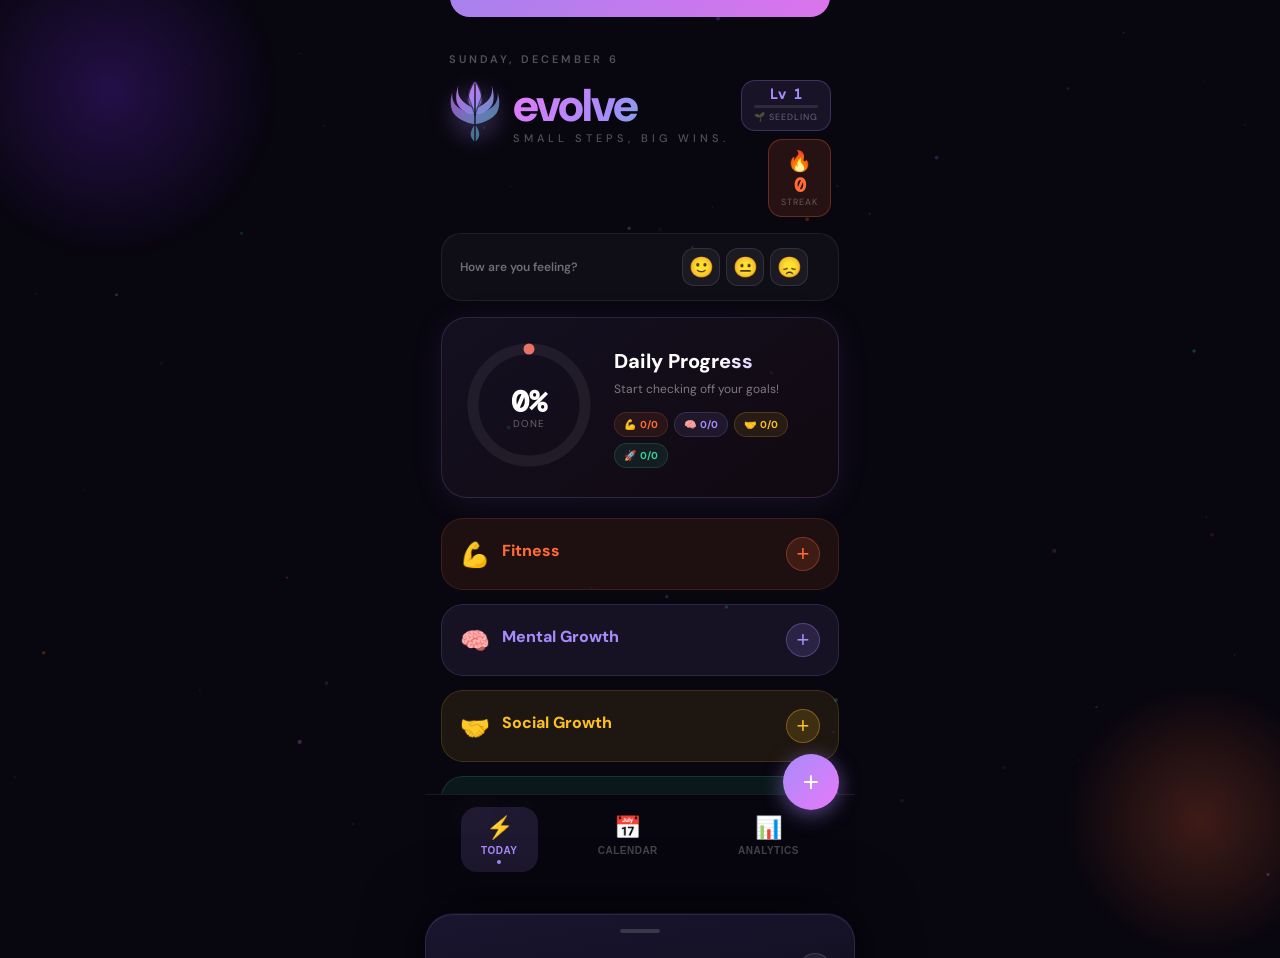
==== commit 9b96f91d: "Add files via upload" ====
--- a/index.html
+++ b/index.html
@@ -48,6 +48,7 @@
           </div>
         </div>
         <div class="header-right">
+          <!-- XP / Level badge -->
           <div class="xp-badge" id="xp-badge">
             <div class="xp-level" id="xp-level">Lv 1</div>
             <div class="xp-bar-wrap"><div class="xp-bar-fill" id="xp-bar-fill"></div></div>
@@ -95,12 +96,8 @@
       </div>
     </div>
 
-    <!-- Category Cards — Carousel -->
-    <div class="cats-carousel-wrap" id="cats-carousel-wrap">
-      <div class="cats-carousel-track" id="cats-list"></div>
-    </div>
-    <!-- Carousel navigation dots -->
-    <div class="carousel-dots" id="carousel-dots"></div>
+    <!-- Category Cards -->
+    <div class="cats" id="cats-list"></div>
   </div>
 
   <!-- MONTH VIEW -->
@@ -109,6 +106,7 @@
       <div class="section-super">Monthly View</div>
       <div class="section-title">Calendar</div>
 
+      <!-- Monthly completion % -->
       <div class="month-pct-card" id="month-pct-card">
         <div class="month-pct-num" id="month-pct-num">0%</div>
         <div class="month-pct-lbl">monthly completion</div>
@@ -136,16 +134,19 @@
         <span>More</span>
       </div>
     </div>
+    <!-- Per-task monthly completion cards -->
     <div class="task-month-stats" id="task-month-stats"></div>
     <div class="cat-bars" id="cat-bars" style="display:none"></div>
-  </div>
-
-  <!-- STATS VIEW -->
+
+  </div>
+
+  <!-- STATS VIEW (Life Analytics) -->
   <div class="view" id="view-stats">
     <div class="stats-wrap">
       <div class="section-super">Life</div>
       <div class="section-title section-title-green">Analytics</div>
 
+      <!-- Top KPI row -->
       <div class="kpi-row">
         <div class="kpi-box kpi-streak">
           <div class="kpi-icon">🔥</div>
@@ -164,6 +165,7 @@
         </div>
       </div>
 
+      <!-- Best / Weakest -->
       <div class="insight-row">
         <div class="insight-card insight-best">
           <div class="insight-label">🏆 Most Consistent</div>
@@ -175,6 +177,7 @@
         </div>
       </div>
 
+      <!-- Monthly Line Graph -->
       <div class="graph-card monthly-line-card">
         <div class="graph-title-row">
           <div class="graph-title">Monthly Progress</div>
@@ -186,17 +189,20 @@
         <div class="monthly-line-footer" id="monthly-line-footer"></div>
       </div>
 
+      <!-- Progress Graph (7-day) -->
       <div class="graph-card">
         <div class="graph-title">7-Day Progress</div>
         <div class="graph-wrap" id="progress-graph"></div>
         <div class="graph-days" id="graph-days"></div>
       </div>
 
+      <!-- Mood History -->
       <div class="mood-history-card">
         <div class="graph-title">Mood This Week</div>
         <div class="mood-history-row" id="mood-history-row"></div>
       </div>
 
+      <!-- XP & Badges -->
       <div class="xp-card">
         <div class="graph-title">Journey</div>
         <div class="xp-progress-row">
@@ -210,11 +216,13 @@
         <div class="badges-row" id="badges-row"></div>
       </div>
 
+      <!-- Category Stat Cards -->
       <div id="cat-stat-cards"></div>
     </div>
   </div>
 
-  <!-- Day Goals Modal -->
+
+  <!-- Day Goals Modal (app-level, never clipped) -->
   <div class="day-modal-bg" id="day-modal">
     <div class="day-modal-sheet">
       <div class="day-modal-drag-handle"></div>
@@ -226,7 +234,7 @@
     </div>
   </div>
 
-  <!-- Side / Bottom Nav -->
+  <!-- Bottom Nav -->
   <div class="nav">
     <button class="nav-btn active" data-view="home">
       <span class="nav-icon">⚡</span>
--- a/style.css
+++ b/style.css
@@ -5,23 +5,15 @@
 /* Particle Canvas */
 #particle-canvas{position:fixed;inset:0;pointer-events:none;z-index:0;opacity:0.55}
 
-/* ── Layout: side nav on desktop/tablet, bottom on tiny mobile ── */
-#app{
-  max-width:430px;
-  margin:0 auto;
-  min-height:100vh;
-  position:relative;
-  /* leave room for side nav */
-  padding-left:72px;
-}
-
-/* Blobs */
+#app{max-width:430px;margin:0 auto;min-height:100vh;position:relative}
+
+/* Blobs — more vivid */
 .blob1{position:fixed;top:-80px;left:-60px;width:340px;height:340px;border-radius:50%;background:radial-gradient(circle,rgba(109,40,217,0.28) 0%,transparent 70%);pointer-events:none;z-index:0;animation:blobDrift 12s ease-in-out infinite alternate}
 .blob2{position:fixed;bottom:-60px;right:-60px;width:280px;height:280px;border-radius:50%;background:radial-gradient(circle,rgba(255,107,53,0.22) 0%,transparent 70%);pointer-events:none;z-index:0;animation:blobDrift 9s ease-in-out infinite alternate-reverse}
 @keyframes blobDrift{0%{transform:translate(0,0) scale(1)}100%{transform:translate(20px,15px) scale(1.1)}}
 
 /* Views */
-.view{display:none;padding:0 0 40px;position:relative;z-index:1}
+.view{display:none;padding:0 0 110px;position:relative;z-index:1}
 .view.active{display:block}
 
 /* Header */
@@ -52,9 +44,9 @@
 .mood-bar{margin:16px 16px 0;padding:14px 18px;border-radius:20px;background:rgba(255,255,255,0.03);border:1px solid rgba(255,255,255,0.07);display:flex;align-items:center;gap:12px}
 .mood-label{font-size:12px;color:rgba(255,255,255,0.4);font-weight:600;flex:1}
 .mood-options{display:flex;gap:6px}
-.mood-btn{background:rgba(255,255,255,0.05);border:1px solid rgba(255,255,255,0.1);border-radius:12px;width:38px;height:38px;font-size:20px;cursor:pointer;transition:all 0.25s cubic-bezier(0.34,1.4,0.64,1);display:flex;align-items:center;justify-content:center}
+.mood-btn{background:rgba(255,255,255,0.05);border:1px solid rgba(255,255,255,0.1);border-radius:12px;width:38px;height:38px;font-size:20px;cursor:pointer;transition:all 0.2s ease;display:flex;align-items:center;justify-content:center}
 .mood-btn:active{transform:scale(0.88)}
-.mood-btn.selected{border-color:rgba(255,255,255,0.4);background:rgba(255,255,255,0.12);transform:scale(1.12);box-shadow:0 0 16px rgba(255,255,255,0.18)}
+.mood-btn.selected{border-color:rgba(255,255,255,0.4);background:rgba(255,255,255,0.12);transform:scale(1.1);box-shadow:0 0 12px rgba(255,255,255,0.15)}
 .mood-set-label{font-size:10px;color:rgba(255,255,255,0.25);white-space:nowrap}
 
 /* ── Ring Card ─────────────────────────────────── */
@@ -67,241 +59,69 @@
 .ring-title{font-size:20px;font-weight:800;margin-bottom:6px;background:linear-gradient(120deg,#fff 50%,#A78BFA 100%);-webkit-background-clip:text;-webkit-text-fill-color:transparent}
 .ring-sub{font-size:12px;color:rgba(255,255,255,0.45);margin-bottom:14px;line-height:1.5}
 .cat-pills{display:flex;gap:6px;flex-wrap:wrap}
-.cat-pill{display:flex;align-items:center;gap:4px;border-radius:20px;padding:5px 9px;font-size:10px;font-weight:700;border:1px solid;transition:transform 0.2s cubic-bezier(0.34,1.4,0.64,1)}
-.cat-pill:active{transform:scale(0.92)}
-
-/* ════════════════════════════════════════════════
-   CAROUSEL — Task category cards
-   ════════════════════════════════════════════════ */
-.cats-carousel-wrap{
-  margin:20px 0 0;
-  overflow:hidden;
-  position:relative;
-}
-.cats-carousel-track{
-  display:flex;
-  gap:14px;
-  padding:4px 16px 16px;
-  overflow-x:auto;
-  scroll-snap-type:x mandatory;
-  -webkit-overflow-scrolling:touch;
-  scrollbar-width:none;
-  cursor:grab;
-}
-.cats-carousel-track:active{cursor:grabbing}
-.cats-carousel-track::-webkit-scrollbar{display:none}
-
-/* Fade edges */
-.cats-carousel-wrap::before,
-.cats-carousel-wrap::after{
-  content:'';
-  position:absolute;
-  top:0;bottom:0;width:28px;z-index:2;pointer-events:none;
-}
-.cats-carousel-wrap::before{left:0;background:linear-gradient(to right,#08060F 0%,transparent 100%)}
-.cats-carousel-wrap::after{right:0;background:linear-gradient(to left,#08060F 0%,transparent 100%)}
-
-/* Each card inside carousel */
-.cat-card{
-  border-radius:22px;
-  overflow:hidden;
-  transition:box-shadow 0.5s ease, transform 0.35s cubic-bezier(0.34,1.2,0.64,1);
-  scroll-snap-align:start;
-  flex-shrink:0;
-  width:calc(100vw - 72px - 60px); /* viewport minus side-nav minus margins */
-  max-width:340px;
-  min-width:260px;
-}
-.cat-card:active{transform:scale(0.98)}
-
-/* Carousel dots */
-.carousel-dots{
-  display:flex;
-  justify-content:center;
-  gap:6px;
-  margin:4px 0 8px;
-}
-.carousel-dot{
-  width:6px;height:6px;border-radius:50%;
-  background:rgba(255,255,255,0.15);
-  transition:all 0.35s cubic-bezier(0.34,1.4,0.64,1);
-  cursor:pointer;
-}
-.carousel-dot.active{
-  background:#A78BFA;
-  width:18px;
-  border-radius:3px;
-  box-shadow:0 0 8px rgba(167,139,250,0.6);
-}
-
-/* ── Cat card internals ── */
-.cat-header{display:flex;align-items:center;padding:18px 18px;cursor:pointer;gap:12px;user-select:none}
+.cat-pill{display:flex;align-items:center;gap:4px;border-radius:20px;padding:5px 9px;font-size:10px;font-weight:700;border:1px solid;transition:transform 0.15s ease}
+.cat-pill:active{transform:scale(0.94)}
+
+/* ── Category Cards ─────────────────────────────── */
+.cats{padding:20px 16px 0;display:flex;flex-direction:column;gap:14px}
+.cat-card{border-radius:22px;overflow:hidden;transition:box-shadow 0.5s ease}
+.cat-header{display:flex;align-items:center;padding:18px 18px;cursor:pointer;gap:12px}
 .cat-emoji{font-size:24px}
 .cat-info{flex:1}
 .cat-name-row{display:flex;align-items:center;gap:8px;margin-bottom:8px}
 .cat-name{font-weight:800;font-size:16px}
 .cat-done-badge{font-size:10px;background:#000;border-radius:10px;padding:2px 8px;font-weight:700}
 .cat-bar-wrap{height:4px;background:rgba(255,255,255,0.1);border-radius:10px;overflow:hidden}
-.cat-bar{height:100%;border-radius:10px;transition:width 0.8s cubic-bezier(.4,0,.2,1)}
+.cat-bar{height:100%;border-radius:10px;transition:width 0.7s cubic-bezier(.4,0,.2,1)}
 .cat-count{font-size:13px;font-weight:800;font-family:'DM Mono',monospace;margin-right:6px}
-.add-btn{width:34px;height:34px;border-radius:50%;display:flex;align-items:center;justify-content:center;cursor:pointer;font-size:22px;flex-shrink:0;border:none;transition:transform 0.2s cubic-bezier(0.34,1.56,0.64,1)}
+.add-btn{width:34px;height:34px;border-radius:50%;display:flex;align-items:center;justify-content:center;cursor:pointer;font-size:22px;flex-shrink:0;border:none;transition:transform 0.15s cubic-bezier(0.34,1.56,0.64,1)}
 .add-btn:active{transform:scale(0.75) rotate(20deg)}
-
-/* ════════════════════════════════════════════════
-   SMOOTH EXPAND / COLLAPSE for goal lists
-   ════════════════════════════════════════════════ */
-.goals-list-outer{
-  overflow:hidden;
-  /* height is driven by JS via max-height trick */
-  max-height:0;
-  opacity:0;
-  transition:
-    max-height 0.55s cubic-bezier(0.4,0,0.2,1),
-    opacity    0.4s  cubic-bezier(0.4,0,0.2,1),
-    padding    0.55s cubic-bezier(0.4,0,0.2,1);
-}
-.goals-list-outer.open{
-  max-height:600px; /* large enough for any list */
-  opacity:1;
-}
-
 .goals-list{padding:0 18px 16px;display:flex;flex-direction:column;gap:8px}
 .goal-empty{font-size:12px;color:rgba(255,255,255,0.2);text-align:center;padding:10px 0}
-
-/* Staggered goal rows */
-.goal-row{
-  display:flex;align-items:center;gap:12px;border-radius:14px;padding:13px 14px;
-  cursor:pointer;
-  transition:
-    transform  0.2s cubic-bezier(0.34,1.4,0.64,1),
-    background 0.3s ease,
-    border-color 0.3s ease,
-    opacity    0.3s ease;
-  border:1px solid;
-  opacity:0;
-  transform:translateY(8px);
-  animation:goalRowIn 0.45s cubic-bezier(0.34,1.2,0.64,1) both;
-}
-@keyframes goalRowIn{
-  to{opacity:1;transform:translateY(0)}
-}
+.goal-row{display:flex;align-items:center;gap:12px;border-radius:14px;padding:13px 14px;cursor:pointer;transition:transform 0.15s cubic-bezier(0.34,1.56,0.64,1),background 0.25s ease,border-color 0.25s ease;border:1px solid}
 .goal-row:active{transform:scale(0.96)}
-.checkbox{width:24px;height:24px;border-radius:8px;flex-shrink:0;display:flex;align-items:center;justify-content:center;transition:transform 0.3s cubic-bezier(0.34,1.8,0.64,1),background 0.25s ease,border-color 0.25s ease;border:2px solid}
-.goal-row.just-checked .checkbox{animation:checkBounce 0.45s cubic-bezier(0.34,1.8,0.64,1)}
+.checkbox{width:24px;height:24px;border-radius:8px;flex-shrink:0;display:flex;align-items:center;justify-content:center;transition:transform 0.25s cubic-bezier(0.34,1.8,0.64,1),background 0.2s ease,border-color 0.2s ease;border:2px solid}
+.goal-row.just-checked .checkbox{animation:checkBounce 0.4s cubic-bezier(0.34,1.8,0.64,1)}
 .check-icon{color:#000;font-size:13px;font-weight:800}
-.goal-text{flex:1;font-size:13px;font-weight:500;transition:all 0.25s ease}
-.del-btn{background:none;border:none;color:rgba(255,255,255,0.15);font-size:14px;cursor:pointer;padding:8px 12px;flex-shrink:0;margin-right:-10px;transition:color 0.2s ease}
-.del-btn:hover{color:rgba(255,80,80,0.6)}
-
-/* Chevron on cat header */
-.cat-chevron{
-  font-size:14px;
-  color:rgba(255,255,255,0.3);
-  display:inline-block;
-  transition:transform 0.4s cubic-bezier(0.4,0,0.2,1), color 0.3s ease;
-  margin-right:4px;
-}
-.cat-card.expanded .cat-chevron{
-  transform:rotate(90deg);
-  color:rgba(255,255,255,0.6);
-}
+.goal-text{flex:1;font-size:13px;font-weight:500;transition:all 0.2s ease}
+.del-btn{background:none;border:none;color:rgba(255,255,255,0.15);font-size:14px;cursor:pointer;padding:8px 12px;flex-shrink:0;margin-right:-10px}
 
 /* ── FAB ──────────────────────────────────────── */
-.fab{position:fixed;bottom:28px;right:calc(50% - 215px + 16px);width:56px;height:56px;border-radius:50%;background:linear-gradient(135deg,#A78BFA,#E879F9);border:none;cursor:pointer;z-index:150;box-shadow:0 4px 20px rgba(167,139,250,0.5);transition:all 0.35s cubic-bezier(.34,1.56,.64,1);display:flex;align-items:center;justify-content:center}
+.fab{position:fixed;bottom:90px;right:calc(50% - 215px + 16px);width:56px;height:56px;border-radius:50%;background:linear-gradient(135deg,#A78BFA,#E879F9);border:none;cursor:pointer;z-index:150;box-shadow:0 4px 20px rgba(167,139,250,0.5);transition:all 0.3s cubic-bezier(.34,1.56,.64,1);display:flex;align-items:center;justify-content:center}
 .fab:active{transform:scale(0.92)}
-.fab-icon{font-size:28px;font-weight:300;color:#fff;transition:transform 0.4s cubic-bezier(0.34,1.56,0.64,1);line-height:1}
+.fab-icon{font-size:28px;font-weight:300;color:#fff;transition:transform 0.3s ease;line-height:1}
 .fab.open .fab-icon{transform:rotate(45deg)}
-.fab-menu{position:fixed;bottom:96px;right:calc(50% - 215px + 16px);z-index:149;display:none;flex-direction:column;gap:10px;align-items:flex-end}
+.fab-menu{position:fixed;bottom:155px;right:calc(50% - 215px + 16px);z-index:149;display:none;flex-direction:column;gap:10px;align-items:flex-end}
 .fab-menu.open{display:flex}
 .fab-menu-inner{display:flex;flex-direction:column;gap:10px;align-items:flex-end}
-.fab-item{display:flex;align-items:center;gap:10px;cursor:pointer;animation:fabItemIn 0.4s cubic-bezier(.34,1.56,.64,1) both}
-.fab-item-label{background:rgba(20,16,35,0.95);border:1px solid rgba(255,255,255,0.12);border-radius:12px;padding:7px 12px;font-size:13px;font-weight:700;white-space:nowrap;backdrop-filter:blur(8px)}
-.fab-item-dot{width:42px;height:42px;border-radius:50%;display:flex;align-items:center;justify-content:center;font-size:20px;border:2px solid;transition:transform 0.2s ease;flex-shrink:0}
+.fab-item{display:flex;align-items:center;gap:10px;cursor:pointer;animation:fabItemIn 0.3s cubic-bezier(.34,1.56,.64,1) both}
+.fab-item-label{background:rgba(20,16,35,0.95);border:1px solid rgba(255,255,255,0.12);border-radius:12px;padding:7px 12px;font-size:13px;font-weight:700;white-space:nowrap}
+.fab-item-dot{width:42px;height:42px;border-radius:50%;display:flex;align-items:center;justify-content:center;font-size:20px;border:2px solid;transition:transform 0.15s ease;flex-shrink:0}
 .fab-item-dot:active{transform:scale(0.88)}
-@keyframes fabItemIn{from{opacity:0;transform:translateY(14px) scale(0.75)}to{opacity:1;transform:translateY(0) scale(1)}}
-
-/* ════════════════════════════════════════════════
-   SIDE NAV — premium vertical rail
-   ════════════════════════════════════════════════ */
-.nav{
-  position:fixed;
-  left:0; top:0; bottom:0;
-  width:64px;
-  display:flex;
-  flex-direction:column;
-  align-items:center;
-  justify-content:center;
-  gap:6px;
-  z-index:100;
-  background:rgba(8,6,15,0.82);
-  border-right:1px solid rgba(255,255,255,0.06);
-  backdrop-filter:blur(24px);
-  -webkit-backdrop-filter:blur(24px);
-  /* max-width clamp so it stays relative to the app container */
-  max-width:64px;
-  padding:20px 0;
-}
-/* subtle top brand mark in nav */
-.nav::before{
-  content:'◈';
-  position:absolute;
-  top:20px;
-  font-size:20px;
-  color:rgba(167,139,250,0.35);
-  letter-spacing:0;
-}
-
-.nav-btn{
-  background:none;
-  border:none;
-  cursor:pointer;
-  display:flex;
-  flex-direction:column;
-  align-items:center;
-  gap:4px;
-  padding:10px 0;
-  width:52px;
-  border-radius:16px;
-  transition:background 0.3s ease, transform 0.2s cubic-bezier(0.34,1.4,0.64,1);
-  color:#fff;
-  position:relative;
-}
-.nav-btn:active{transform:scale(0.9)}
-.nav-btn.active{background:rgba(167,139,250,0.16)}
-
-/* active left accent bar */
-.nav-btn.active::before{
-  content:'';
-  position:absolute;
-  left:-8px;
-  top:50%;
-  transform:translateY(-50%);
-  width:3px;
-  height:24px;
-  border-radius:0 3px 3px 0;
-  background:linear-gradient(180deg,#E879F9,#A78BFA);
-  box-shadow:0 0 8px rgba(167,139,250,0.7);
-}
-
-.nav-icon{font-size:22px;line-height:1;transition:transform 0.3s cubic-bezier(0.34,1.4,0.64,1)}
-.nav-btn.active .nav-icon{transform:scale(1.15)}
-.nav-label{font-size:9px;font-weight:700;letter-spacing:0.5px;text-transform:uppercase;color:rgba(255,255,255,0.25);transition:color 0.3s ease}
+@keyframes fabItemIn{from{opacity:0;transform:translateY(10px) scale(0.8)}to{opacity:1;transform:translateY(0) scale(1)}}
+
+/* ── Bottom Nav ────────────────────────────────── */
+.nav{position:fixed;bottom:0;left:50%;transform:translateX(-50%);width:100%;max-width:430px;background:rgba(8,6,15,0.96);border-top:1px solid rgba(255,255,255,0.08);display:flex;justify-content:space-around;padding:12px 16px 28px;z-index:100;backdrop-filter:blur(12px)}
+.nav-btn{background:none;border:none;cursor:pointer;display:flex;flex-direction:column;align-items:center;gap:4px;padding:8px 20px;border-radius:16px;transition:all 0.2s ease;color:#fff}
+.nav-btn:active{transform:scale(0.92)}
+.nav-btn.active{background:rgba(167,139,250,0.14)}
+.nav-icon{font-size:22px}
+.nav-label{font-size:10px;font-weight:700;letter-spacing:0.5px;text-transform:uppercase;color:rgba(255,255,255,0.25)}
 .nav-btn.active .nav-label{color:#A78BFA}
-.nav-dot{width:4px;height:4px;border-radius:50%;background:#A78BFA;animation:pulseDot 2s ease-in-out infinite;margin-top:2px}
+.nav-dot{width:4px;height:4px;border-radius:50%;background:#A78BFA;animation:pulseDot 2s ease-in-out infinite}
 
 /* ── Modal ─────────────────────────────────────── */
-.modal-bg{display:none;position:fixed;inset:0;background:rgba(0,0,0,0.8);z-index:200;align-items:flex-end;animation:fadeIn 0.25s ease}
+.modal-bg{display:none;position:fixed;inset:0;background:rgba(0,0,0,0.8);z-index:200;align-items:flex-end;animation:fadeIn 0.2s ease}
 .modal-bg.open{display:flex}
-.modal-sheet{width:100%;max-width:430px;margin:0 auto;background:#13101F;border-radius:28px 28px 0 0;padding:28px 24px 48px;border:1px solid rgba(255,255,255,0.1);border-bottom:none;animation:slideUp 0.42s cubic-bezier(.34,1.4,.64,1)}
+.modal-sheet{width:100%;max-width:430px;margin:0 auto;background:#13101F;border-radius:28px 28px 0 0;padding:28px 24px 48px;border:1px solid rgba(255,255,255,0.1);border-bottom:none;animation:slideUp 0.35s cubic-bezier(.34,1.56,.64,1)}
 .modal-cat-row{display:flex;align-items:center;gap:10px;margin-bottom:20px}
 .modal-cat-emoji{font-size:28px}
 .modal-label{font-size:11px;color:rgba(255,255,255,0.35);letter-spacing:2px;text-transform:uppercase}
 .modal-cat-name{font-size:18px;font-weight:700}
-.modal-input{width:100%;background:rgba(255,255,255,0.06);border:1px solid rgba(255,255,255,0.1);border-radius:16px;padding:14px 18px;color:#fff;font-size:15px;font-family:'DM Sans',sans-serif;margin-bottom:14px;outline:none;transition:border-color 0.25s ease,box-shadow 0.25s ease}
-.modal-input:focus{border-color:rgba(167,139,250,0.5);box-shadow:0 0 0 3px rgba(167,139,250,0.08)}
-.modal-add-btn{width:100%;padding:15px;border-radius:16px;border:none;color:#000;font-size:15px;font-weight:800;cursor:pointer;transition:transform 0.2s cubic-bezier(0.34,1.4,0.64,1),box-shadow 0.2s ease}
+.modal-input{width:100%;background:rgba(255,255,255,0.06);border:1px solid rgba(255,255,255,0.1);border-radius:16px;padding:14px 18px;color:#fff;font-size:15px;font-family:'DM Sans',sans-serif;margin-bottom:14px;outline:none;transition:border-color 0.2s}
+.modal-input:focus{border-color:rgba(167,139,250,0.5)}
+.modal-add-btn{width:100%;padding:15px;border-radius:16px;border:none;color:#000;font-size:15px;font-weight:800;cursor:pointer;transition:transform 0.15s ease}
 .modal-add-btn:active{transform:scale(0.96)}
-.modal-add-btn:hover{box-shadow:0 4px 20px rgba(167,139,250,0.35)}
 
 /* ── Calendar View ──────────────────────────────── */
 .cal-header{padding:56px 16px 0}
@@ -314,18 +134,17 @@
 .month-pct-num{font-size:42px;font-weight:800;font-family:'DM Mono',monospace;background:linear-gradient(120deg,#A78BFA,#2DD4BF);-webkit-background-clip:text;-webkit-text-fill-color:transparent;line-height:1}
 .month-pct-lbl{font-size:11px;color:rgba(255,255,255,0.35);letter-spacing:2px;text-transform:uppercase;margin:4px 0 10px}
 .month-pct-bar{height:5px;background:rgba(255,255,255,0.08);border-radius:10px;overflow:hidden}
-.month-pct-fill{height:100%;background:linear-gradient(90deg,#A78BFA,#2DD4BF);border-radius:10px;transition:width 0.9s cubic-bezier(0.4,0,0.2,1)}
+.month-pct-fill{height:100%;background:linear-gradient(90deg,#A78BFA,#2DD4BF);border-radius:10px;transition:width 0.8s ease}
 
 .month-nav{display:flex;align-items:center;justify-content:space-between;margin-bottom:16px;padding:0 8px}
-.month-arrow{background:rgba(255,255,255,0.07);border:1px solid rgba(255,255,255,0.12);color:#fff;border-radius:12px;width:40px;height:40px;cursor:pointer;font-size:18px;display:flex;align-items:center;justify-content:center;transition:transform 0.2s cubic-bezier(0.34,1.4,0.64,1),background 0.2s ease}
-.month-arrow:active{transform:scale(0.88)}
-.month-arrow:hover{background:rgba(255,255,255,0.12)}
+.month-arrow{background:rgba(255,255,255,0.07);border:1px solid rgba(255,255,255,0.12);color:#fff;border-radius:12px;width:40px;height:40px;cursor:pointer;font-size:18px;display:flex;align-items:center;justify-content:center;transition:transform 0.15s ease}
+.month-arrow:active{transform:scale(0.92)}
 .month-name{font-size:18px;font-weight:700}
 .day-labels{display:grid;grid-template-columns:repeat(7,1fr);gap:4px;margin-bottom:6px;padding:0 8px}
 .day-label{text-align:center;font-size:11px;color:rgba(255,255,255,0.25);font-weight:700}
 .cal-grid{display:grid;grid-template-columns:repeat(7,1fr);gap:4px;padding:0 8px}
-.cal-day{aspect-ratio:1;border-radius:10px;display:flex;flex-direction:column;align-items:center;justify-content:center;border:1px solid rgba(255,255,255,0.05);cursor:pointer;transition:transform 0.2s cubic-bezier(0.34,1.4,0.64,1),box-shadow 0.3s ease}
-.cal-day:active{transform:scale(0.82)}
+.cal-day{aspect-ratio:1;border-radius:10px;display:flex;flex-direction:column;align-items:center;justify-content:center;border:1px solid rgba(255,255,255,0.05);cursor:pointer;transition:transform 0.15s ease,box-shadow 0.3s ease}
+.cal-day:active{transform:scale(0.85)}
 .cal-day.today{border:1.5px solid #A78BFA}
 .cal-day.has-score{animation:calDayPop 0.45s cubic-bezier(0.34,1.56,0.64,1) both}
 .cal-day-num{font-size:12px;font-weight:500}
@@ -344,7 +163,7 @@
 .cat-bar-name{font-size:13px;font-weight:600}
 .cat-bar-count{font-size:14px;font-weight:800;font-family:'DM Mono',monospace}
 .bar-track{height:5px;background:rgba(255,255,255,0.08);border-radius:10px;overflow:hidden}
-.bar-fill{height:100%;border-radius:10px;transition:width 0.9s cubic-bezier(0.4,0,0.2,1)}
+.bar-fill{height:100%;border-radius:10px;transition:width 0.8s ease}
 
 /* ── Day Goals Modal ─────────────────────────── */
 .day-modal-bg{
@@ -355,16 +174,13 @@
   align-items:flex-end;
   justify-content:center;
   pointer-events:none;
-  transition:background 0.4s ease;
-  backdrop-filter:blur(0px);
-  -webkit-backdrop-filter:blur(0px);
+  transition:background 0.35s ease;
 }
 .day-modal-bg.open{
   background:rgba(0,0,0,0.75);
   pointer-events:all;
-  backdrop-filter:blur(10px);
-  -webkit-backdrop-filter:blur(10px);
-  transition:background 0.4s ease, backdrop-filter 0.5s ease;
+  backdrop-filter:blur(6px);
+  -webkit-backdrop-filter:blur(6px);
 }
 .day-modal-sheet{
   width:100%;
@@ -377,13 +193,12 @@
   max-height:82vh;
   overflow-y:auto;
   transform:translateY(110%);
-  transition:transform 0.6s cubic-bezier(0.32,0.72,0,1);
+  transition:transform 0.48s cubic-bezier(0.32,0.72,0,1);
   box-shadow:0 -8px 60px rgba(0,0,0,0.6),0 -1px 0 rgba(167,139,250,0.15);
   will-change:transform;
 }
 .day-modal-bg.open .day-modal-sheet{
   transform:translateY(0);
-  transition:transform 0.55s cubic-bezier(0.22,1,0.36,1);
 }
 .day-modal-drag-handle{
   width:40px;height:4px;
@@ -393,139 +208,19 @@
 }
 .day-modal-header{display:flex;align-items:center;justify-content:space-between;margin-bottom:18px}
 .day-modal-date{font-size:17px;font-weight:800;background:linear-gradient(90deg,#E879F9,#A78BFA);-webkit-background-clip:text;-webkit-text-fill-color:transparent}
-.day-modal-close{background:rgba(255,255,255,0.07);border:1px solid rgba(255,255,255,0.12);color:rgba(255,255,255,0.5);border-radius:50%;width:34px;height:34px;cursor:pointer;font-size:14px;display:flex;align-items:center;justify-content:center;transition:all 0.25s cubic-bezier(0.34,1.4,0.64,1);flex-shrink:0}
+.day-modal-close{background:rgba(255,255,255,0.07);border:1px solid rgba(255,255,255,0.12);color:rgba(255,255,255,0.5);border-radius:50%;width:34px;height:34px;cursor:pointer;font-size:14px;display:flex;align-items:center;justify-content:center;transition:all 0.2s ease;flex-shrink:0}
 .day-modal-close:active{transform:scale(0.88)}
 .day-modal-goals{display:flex;flex-direction:column;gap:10px}
-.day-goal-item{display:flex;align-items:center;gap:10px;padding:13px 14px;border-radius:16px;border:1px solid;opacity:0;transform:translateY(16px);animation:goalItemIn 0.45s cubic-bezier(.34,1.3,.64,1) forwards}
+.day-goal-item{display:flex;align-items:center;gap:10px;padding:13px 14px;border-radius:16px;border:1px solid;opacity:0;transform:translateY(14px);animation:goalItemIn 0.35s cubic-bezier(.34,1.4,.64,1) forwards}
 @keyframes goalItemIn{to{opacity:1;transform:translateY(0)}}
 .day-goal-dot{width:10px;height:10px;border-radius:50%;flex-shrink:0}
 .day-goal-text{font-size:13px;font-weight:500}
 .day-goal-done{text-decoration:line-through;color:rgba(255,255,255,0.35)}
 
-/* ════════════════════════════════════════════════
-   CALENDAR EXPANDABLE CARDS — overlay / glass effect
-   ════════════════════════════════════════════════ */
-.task-month-stats{padding:0 8px;margin-top:20px}
-.task-month-header{font-size:11px;letter-spacing:2px;color:rgba(255,255,255,0.3);text-transform:uppercase;font-weight:700;margin-bottom:10px}
-
-.task-month-cat-card{
-  border-radius:20px;
-  padding:0;
-  margin-bottom:12px;
-  border:1px solid;
-  overflow:hidden;
-  transition:
-    box-shadow 0.45s cubic-bezier(0.4,0,0.2,1),
-    transform   0.35s cubic-bezier(0.4,0,0.2,1),
-    border-color 0.35s ease;
-  position:relative;
-}
-/* Expanded state — elevated glass */
-.task-month-cat-card.expanded-card{
-  box-shadow:
-    0 8px 40px rgba(0,0,0,0.55),
-    0 2px 0 rgba(255,255,255,0.06) inset;
-  transform:scale(1.012) translateY(-2px);
-  z-index:2;
-}
-
-.task-month-cat-header{
-  display:flex;align-items:center;gap:10px;padding:14px 16px;
-  cursor:pointer;
-  -webkit-tap-highlight-color:transparent;
-  user-select:none;
-  position:relative;
-  z-index:1;
-  transition:background 0.3s ease;
-}
-.task-month-cat-header:active{background:rgba(255,255,255,0.04)}
-.task-month-emoji{font-size:20px;flex-shrink:0}
-.task-month-cat-name{font-size:14px;font-weight:800;line-height:1.2}
-.task-month-cat-sub{font-size:11px;color:rgba(255,255,255,0.3);margin-top:1px}
-.task-month-pct{font-size:17px;font-weight:800;font-family:'DM Mono',monospace;flex-shrink:0}
-.task-month-bar-track{height:3px;background:rgba(255,255,255,0.08);overflow:hidden}
-.task-month-bar-fill{height:100%;transition:width 0.9s cubic-bezier(0.4,0,0.2,1)}
-
-/* Chevron in calendar cards */
-.task-month-chevron{
-  color:rgba(255,255,255,0.3);
-  font-size:16px;
-  transition:transform 0.42s cubic-bezier(0.4,0,0.2,1), color 0.3s ease;
-  display:inline-block;
-  line-height:1;
-}
-.task-month-cat-card.expanded-card .task-month-chevron{
-  transform:rotate(90deg) !important;
-  color:rgba(255,255,255,0.65);
-}
-
-/* ── Smooth height animation for calendar expand panels ── */
-.task-cat-goals{
-  display:flex;
-  flex-direction:column;
-  gap:10px;
-  border-top:1px solid rgba(255,255,255,0.06);
-  padding:0 16px;
-  box-sizing:border-box;
-  overflow:hidden;
-  will-change:max-height,opacity,padding;
-
-  /* collapsed */
-  max-height:0;
-  opacity:0;
-  padding-top:0;
-  padding-bottom:0;
-
-  transition:
-    max-height 0.55s cubic-bezier(0.4,0,0.2,1),
-    opacity    0.4s  ease,
-    padding    0.55s cubic-bezier(0.4,0,0.2,1);
-}
-.task-cat-goals.expanded{
-  max-height:800px;
-  opacity:1;
-  padding-top:12px;
-  padding-bottom:14px;
-}
-/* Stagger task-goal-row items */
-.task-goal-row{
-  display:flex;flex-wrap:wrap;align-items:center;gap:6px;
-  opacity:0;
-  transform:translateY(6px);
-  transition:opacity 0.35s ease, transform 0.35s cubic-bezier(0.34,1.2,0.64,1);
-}
-.task-cat-goals.expanded .task-goal-row{
-  opacity:1;
-  transform:translateY(0);
-}
-
-.task-goal-left{display:flex;align-items:center;gap:7px;flex:1;min-width:0}
-.task-goal-dot{width:7px;height:7px;border-radius:50%;flex-shrink:0}
-.task-goal-text{font-size:12px;font-weight:600;color:rgba(255,255,255,0.75);overflow:hidden;text-overflow:ellipsis;white-space:nowrap}
-.task-goal-right{display:flex;align-items:center;gap:6px;flex-shrink:0}
-.task-goal-frac{font-size:10px;font-family:'DM Mono',monospace}
-.task-goal-pct{font-size:13px;font-weight:800;font-family:'DM Mono',monospace}
-.task-goal-bar-track{width:100%;height:3px;background:rgba(255,255,255,0.07);border-radius:10px;overflow:hidden}
-.task-goal-bar-fill{height:100%;border-radius:10px;transition:width 0.8s cubic-bezier(0.4,0,0.2,1)}
-
-/* ── Monthly Line Graph ─────────────────────── */
-.monthly-line-card{position:relative;overflow:hidden}
-.graph-title-row{display:flex;align-items:center;justify-content:space-between;margin-bottom:12px}
-.graph-month-badge{font-size:11px;color:rgba(255,255,255,0.35);font-weight:700;letter-spacing:1px;text-transform:uppercase;background:rgba(255,255,255,0.06);border-radius:8px;padding:4px 8px}
-.monthly-line-wrap{position:relative;width:100%}
-.monthly-line-wrap canvas{width:100%;display:block;border-radius:10px;image-rendering:auto}
-.monthly-line-footer{display:grid;grid-template-columns:repeat(4,1fr);gap:6px;margin-top:14px;border-top:1px solid rgba(255,255,255,0.06);padding-top:12px}
-.monthly-stat{display:flex;flex-direction:column;align-items:center;gap:2px}
-.monthly-stat-val{font-size:18px;font-weight:800;font-family:'DM Mono',monospace;line-height:1}
-.monthly-stat-lbl{font-size:9px;color:rgba(255,255,255,0.3);text-transform:uppercase;letter-spacing:0.5px}
-
-/* 7-day graph */
-.graph-bar-wrap{flex:1;display:flex;flex-direction:column;align-items:center;height:100%;justify-content:flex-end}
-.graph-bar-pct{height:14px;display:flex;align-items:flex-end;justify-content:center;width:100%}
-
 /* ── Stats / Analytics View ──────────────────── */
 .stats-wrap{padding:56px 16px 100px}
 
+/* KPI Row */
 .kpi-row{display:grid;grid-template-columns:1fr 1fr 1fr;gap:8px;margin-bottom:12px}
 .kpi-box{border-radius:20px;padding:16px 10px;text-align:center;border:1px solid;display:flex;flex-direction:column;align-items:center;gap:2px}
 .kpi-streak{background:rgba(255,107,53,0.1);border-color:rgba(255,107,53,0.25)}
@@ -538,37 +233,42 @@
 .kpi-total .kpi-num{color:#34D399}
 .kpi-lbl{font-size:10px;color:rgba(255,255,255,0.35);text-transform:uppercase;letter-spacing:0.5px}
 
+/* Insight row */
 .insight-row{display:grid;grid-template-columns:1fr 1fr;gap:8px;margin-bottom:12px}
 .insight-card{border-radius:18px;padding:14px 16px;border:1px solid rgba(255,255,255,0.08);background:rgba(255,255,255,0.03)}
 .insight-label{font-size:11px;color:rgba(255,255,255,0.35);margin-bottom:6px;font-weight:600}
 .insight-val{font-size:14px;font-weight:800}
 
+/* Progress Graph */
 .graph-card{border-radius:22px;padding:18px;background:rgba(255,255,255,0.03);border:1px solid rgba(255,255,255,0.07);margin-bottom:12px}
 .graph-title{font-size:14px;font-weight:700;margin-bottom:14px;color:rgba(255,255,255,0.7)}
 .graph-wrap{display:flex;align-items:flex-end;gap:5px;height:90px;padding-bottom:0}
-.graph-bar{width:100%;border-radius:6px 6px 0 0;transition:height 0.7s cubic-bezier(.4,0,.2,1);min-height:3px}
-.graph-days{display:flex;gap:5px;margin-top:6px}
+.graph-bar{width:100%;border-radius:6px 6px 0 0;transition:height 0.6s cubic-bezier(.4,0,.2,1);min-height:3px}
+.graph-days{display:flex;gap:5px;margin-top:6px;padding:0 0}
 .graph-day-lbl{flex:1;text-align:center;font-size:10px;color:rgba(255,255,255,0.3);font-weight:700}
 
+/* Mood History */
 .mood-history-card{border-radius:22px;padding:18px;background:rgba(255,255,255,0.03);border:1px solid rgba(255,255,255,0.07);margin-bottom:12px}
 .mood-history-row{display:flex;gap:5px;align-items:center;margin-top:8px}
 .mood-history-item{flex:1;display:flex;flex-direction:column;align-items:center;gap:4px}
 .mood-history-emoji{font-size:22px;line-height:1}
 .mood-history-day{font-size:10px;color:rgba(255,255,255,0.3);font-weight:700}
 
+/* XP Card */
 .xp-card{border-radius:22px;padding:18px;background:rgba(167,139,250,0.06);border:1px solid rgba(167,139,250,0.18);margin-bottom:12px}
 .xp-progress-row{display:flex;align-items:center;gap:16px;margin-bottom:16px}
 .xp-level-big{font-size:36px;font-weight:800;font-family:'DM Mono',monospace;color:#A78BFA}
 .xp-progress-wrap{flex:1}
 .xp-title-big{font-size:14px;font-weight:800;color:#fff;margin-bottom:6px}
 .xp-big-bar{height:8px;background:rgba(255,255,255,0.1);border-radius:10px;overflow:hidden;margin-bottom:4px}
-.xp-big-fill{height:100%;background:linear-gradient(90deg,#A78BFA,#E879F9);border-radius:10px;transition:width 0.9s cubic-bezier(0.4,0,0.2,1)}
+.xp-big-fill{height:100%;background:linear-gradient(90deg,#A78BFA,#E879F9);border-radius:10px;transition:width 0.8s ease}
 .xp-sub{font-size:11px;color:rgba(255,255,255,0.3)}
 .badges-row{display:flex;gap:8px;flex-wrap:wrap}
-.badge-chip{display:flex;align-items:center;gap:6px;background:rgba(255,255,255,0.05);border:1px solid rgba(255,255,255,0.1);border-radius:20px;padding:6px 12px;font-size:12px;font-weight:700;transition:transform 0.25s cubic-bezier(0.34,1.4,0.64,1)}
+.badge-chip{display:flex;align-items:center;gap:6px;background:rgba(255,255,255,0.05);border:1px solid rgba(255,255,255,0.1);border-radius:20px;padding:6px 12px;font-size:12px;font-weight:700}
 .badge-chip.earned{background:rgba(167,139,250,0.12);border-color:rgba(167,139,250,0.35)}
 .badge-chip.locked{opacity:0.35}
 
+/* Category Stat Cards — revamped */
 .cat-stat-section-label{font-size:11px;letter-spacing:2px;color:rgba(255,255,255,0.3);text-transform:uppercase;font-weight:700;margin:16px 0 10px;padding-left:2px}
 .cat-stat-card{border-radius:20px;padding:16px;margin-bottom:10px;border:1px solid}
 .cat-stat-header{display:flex;align-items:center;gap:10px;margin-bottom:10px}
@@ -577,32 +277,70 @@
 .cat-stat-sub{font-size:11px;color:rgba(255,255,255,0.35);margin-top:1px}
 .cat-stat-rate-badge{font-size:16px;font-weight:800;font-family:'DM Mono',monospace;border-radius:12px;padding:6px 10px;flex-shrink:0}
 .cat-stat-bar-track{height:5px;background:rgba(255,255,255,0.08);border-radius:10px;overflow:hidden;margin-bottom:12px}
-.cat-stat-bar-fill{height:100%;border-radius:10px;transition:width 0.9s cubic-bezier(0.4,0,0.2,1)}
+.cat-stat-bar-fill{height:100%;border-radius:10px;transition:width 0.8s ease}
 .cat-stat-2col{display:grid;grid-template-columns:1fr 1fr;gap:8px}
 .cat-stat-cell{text-align:center;background:rgba(0,0,0,0.2);border-radius:12px;padding:10px 6px}
 .cat-stat-val{font-size:20px;font-weight:800;font-family:'DM Mono',monospace}
 .cat-stat-lbl{font-size:9px;color:rgba(255,255,255,0.25);text-transform:uppercase;letter-spacing:0.5px;margin-top:2px}
 
+/* ── Task Monthly Completion Cards (Calendar) — expandable by category ── */
+.task-month-stats{padding:0 8px;margin-top:20px}
+.task-month-header{font-size:11px;letter-spacing:2px;color:rgba(255,255,255,0.3);text-transform:uppercase;font-weight:700;margin-bottom:10px}
+.task-month-cat-card{border-radius:18px;padding:0;margin-bottom:10px;border:1px solid;overflow:hidden}
+.task-month-cat-header{display:flex;align-items:center;gap:10px;padding:14px 16px;cursor:pointer;-webkit-tap-highlight-color:transparent;user-select:none}
+.task-month-cat-header:active{opacity:0.75}
+.task-month-emoji{font-size:20px;flex-shrink:0}
+.task-month-cat-name{font-size:14px;font-weight:800;line-height:1.2}
+.task-month-cat-sub{font-size:11px;color:rgba(255,255,255,0.3);margin-top:1px}
+.task-month-pct{font-size:17px;font-weight:800;font-family:'DM Mono',monospace;flex-shrink:0}
+.task-month-bar-track{height:3px;background:rgba(255,255,255,0.08);overflow:hidden}
+.task-month-bar-fill{height:100%;transition:width 0.8s ease}
+.task-cat-goals{display:flex;flex-direction:column;gap:10px;border-top:1px solid rgba(255,255,255,0.06);padding:0 16px;box-sizing:border-box;overflow:hidden;will-change:height,opacity}
+.task-goal-row{display:flex;flex-wrap:wrap;align-items:center;gap:6px}
+.task-goal-left{display:flex;align-items:center;gap:7px;flex:1;min-width:0}
+.task-goal-dot{width:7px;height:7px;border-radius:50%;flex-shrink:0}
+.task-goal-text{font-size:12px;font-weight:600;color:rgba(255,255,255,0.75);overflow:hidden;text-overflow:ellipsis;white-space:nowrap}
+.task-goal-right{display:flex;align-items:center;gap:6px;flex-shrink:0}
+.task-goal-frac{font-size:10px;font-family:'DM Mono',monospace}
+.task-goal-pct{font-size:13px;font-weight:800;font-family:'DM Mono',monospace}
+.task-goal-bar-track{width:100%;height:3px;background:rgba(255,255,255,0.07);border-radius:10px;overflow:hidden}
+.task-goal-bar-fill{height:100%;border-radius:10px;transition:width 0.7s ease}
+
+/* ── Monthly Line Graph ─────────────────────── */
+.monthly-line-card{position:relative;overflow:hidden}
+.graph-title-row{display:flex;align-items:center;justify-content:space-between;margin-bottom:12px}
+.graph-month-badge{font-size:11px;color:rgba(255,255,255,0.35);font-weight:700;letter-spacing:1px;text-transform:uppercase;background:rgba(255,255,255,0.06);border-radius:8px;padding:4px 8px}
+.monthly-line-wrap{position:relative;width:100%}
+.monthly-line-wrap canvas{width:100%;display:block;border-radius:10px;image-rendering:auto}
+.monthly-line-footer{display:grid;grid-template-columns:repeat(4,1fr);gap:6px;margin-top:14px;border-top:1px solid rgba(255,255,255,0.06);padding-top:12px}
+.monthly-stat{display:flex;flex-direction:column;align-items:center;gap:2px}
+.monthly-stat-val{font-size:18px;font-weight:800;font-family:'DM Mono',monospace;line-height:1}
+.monthly-stat-lbl{font-size:9px;color:rgba(255,255,255,0.3);text-transform:uppercase;letter-spacing:0.5px}
+
+/* 7-day graph bar pct label support */
+.graph-bar-wrap{flex:1;display:flex;flex-direction:column;align-items:center;height:100%;justify-content:flex-end}
+.graph-bar-pct{height:14px;display:flex;align-items:flex-end;justify-content:center;width:100%}
+
+
 /* Level-Up Toast */
-.levelup-toast{position:fixed;top:60px;left:50%;transform:translateX(-50%) translateY(-120px);max-width:380px;width:calc(100% - 32px);background:linear-gradient(135deg,rgba(167,139,250,0.95),rgba(232,121,249,0.95));border-radius:20px;padding:16px 20px;z-index:300;transition:transform 0.55s cubic-bezier(.34,1.4,.64,1);pointer-events:none}
+.levelup-toast{position:fixed;top:60px;left:50%;transform:translateX(-50%) translateY(-120px);max-width:380px;width:calc(100% - 32px);background:linear-gradient(135deg,rgba(167,139,250,0.95),rgba(232,121,249,0.95));border-radius:20px;padding:16px 20px;z-index:300;transition:transform 0.5s cubic-bezier(.34,1.56,.64,1);pointer-events:none}
 .levelup-toast.show{transform:translateX(-50%) translateY(0)}
 .levelup-inner{display:flex;align-items:center;gap:14px}
 .levelup-icon{font-size:34px}
 .levelup-title{font-size:18px;font-weight:800;color:#000}
 .levelup-sub{font-size:13px;color:rgba(0,0,0,0.65);font-weight:600}
 
-/* ══════════════════════
-   KEYFRAME ANIMATIONS
-   ══════════════════════ */
+/* Animations */
 @keyframes glowPulse{0%,100%{opacity:0.6;transform:scale(1)}50%{opacity:1;transform:scale(1.2)}}
 @keyframes pulseDot{0%,100%{transform:scale(1);opacity:1}50%{transform:scale(1.4);opacity:0.6}}
 @keyframes fadeIn{from{opacity:0}to{opacity:1}}
 @keyframes slideUp{from{transform:translateY(100%);opacity:0}to{transform:translateY(0);opacity:1}}
 @keyframes fadeUp{from{transform:translateY(12px);opacity:0}to{transform:translateY(0);opacity:1}}
-.fade-up{animation:fadeUp 0.4s cubic-bezier(0.34,1.2,0.64,1) forwards}
+.fade-up{animation:fadeUp 0.35s ease forwards}
 @keyframes pop{0%{transform:scale(1)}50%{transform:scale(1.18)}100%{transform:scale(1)}}
-.pop{animation:pop 0.35s cubic-bezier(0.34,1.4,0.64,1)}
-
+.pop{animation:pop 0.3s ease}
+
+/* ── Flame flicker ───────────────────────────── */
 @keyframes flameDance{
   0%   {transform:scaleX(1)    scaleY(1)    rotate(-4deg);filter:brightness(1)}
   20%  {transform:scaleX(1.08) scaleY(1.12) rotate(3deg); filter:brightness(1.4) drop-shadow(0 -2px 6px rgba(255,120,0,0.9))}
@@ -611,53 +349,28 @@
   80%  {transform:scaleX(1.02) scaleY(1.04) rotate(-1deg);filter:brightness(1.15) drop-shadow(0 -1px 4px rgba(255,140,0,0.7))}
   100% {transform:scaleX(1)    scaleY(1)    rotate(-4deg);filter:brightness(1)}
 }
-
+/* ── Ring glow at 100% ───────────────────────── */
 #ring-progress.complete{animation:ringPulse 2s ease-in-out infinite}
 @keyframes ringPulse{
   0%,100%{filter:drop-shadow(0 0 4px rgba(52,211,153,0.5))}
   50%    {filter:drop-shadow(0 0 16px rgba(52,211,153,1)) drop-shadow(0 0 32px rgba(52,211,153,0.4))}
 }
-
+/* ── Card glow when all done ─────────────────── */
 .cat-card.all-done{animation:cardGlow 2.2s ease-in-out infinite}
 @keyframes cardGlow{
   0%,100%{box-shadow:0 0 12px var(--cat-glow,rgba(167,139,250,0.3))}
   50%    {box-shadow:0 0 28px var(--cat-glow,rgba(167,139,250,0.5)),0 0 55px var(--cat-glow,rgba(167,139,250,0.15))}
 }
-
+/* ── Checkbox bounce ─────────────────────────── */
 @keyframes checkBounce{
   0%  {transform:scale(1)}
-  30% {transform:scale(1.45)}
-  60% {transform:scale(0.85)}
-  80% {transform:scale(1.1)}
+  35% {transform:scale(1.4)}
+  65% {transform:scale(0.88)}
   100%{transform:scale(1)}
 }
-
+/* ── Calendar day pop-in ─────────────────────── */
 @keyframes calDayPop{
   0%  {transform:scale(0.6);opacity:0}
   65% {transform:scale(1.15)}
   100%{transform:scale(1);opacity:1}
 }
-
-/* ── Responsive: tiny phone removes padding, uses bottom nav ── */
-@media(max-width:380px){
-  #app{padding-left:0;padding-bottom:80px}
-  .nav{
-    top:auto;
-    left:0;right:0;bottom:0;
-    width:100%;max-width:430px;
-    height:64px;
-    flex-direction:row;
-    justify-content:space-around;
-    border-right:none;
-    border-top:1px solid rgba(255,255,255,0.06);
-  }
-  .nav::before{display:none}
-  .nav-btn.active::before{
-    left:50%;top:0;
-    width:24px;height:3px;
-    transform:translateX(-50%);
-    border-radius:0 0 3px 3px;
-  }
-  .fab{bottom:80px}
-  .fab-menu{bottom:145px}
-}
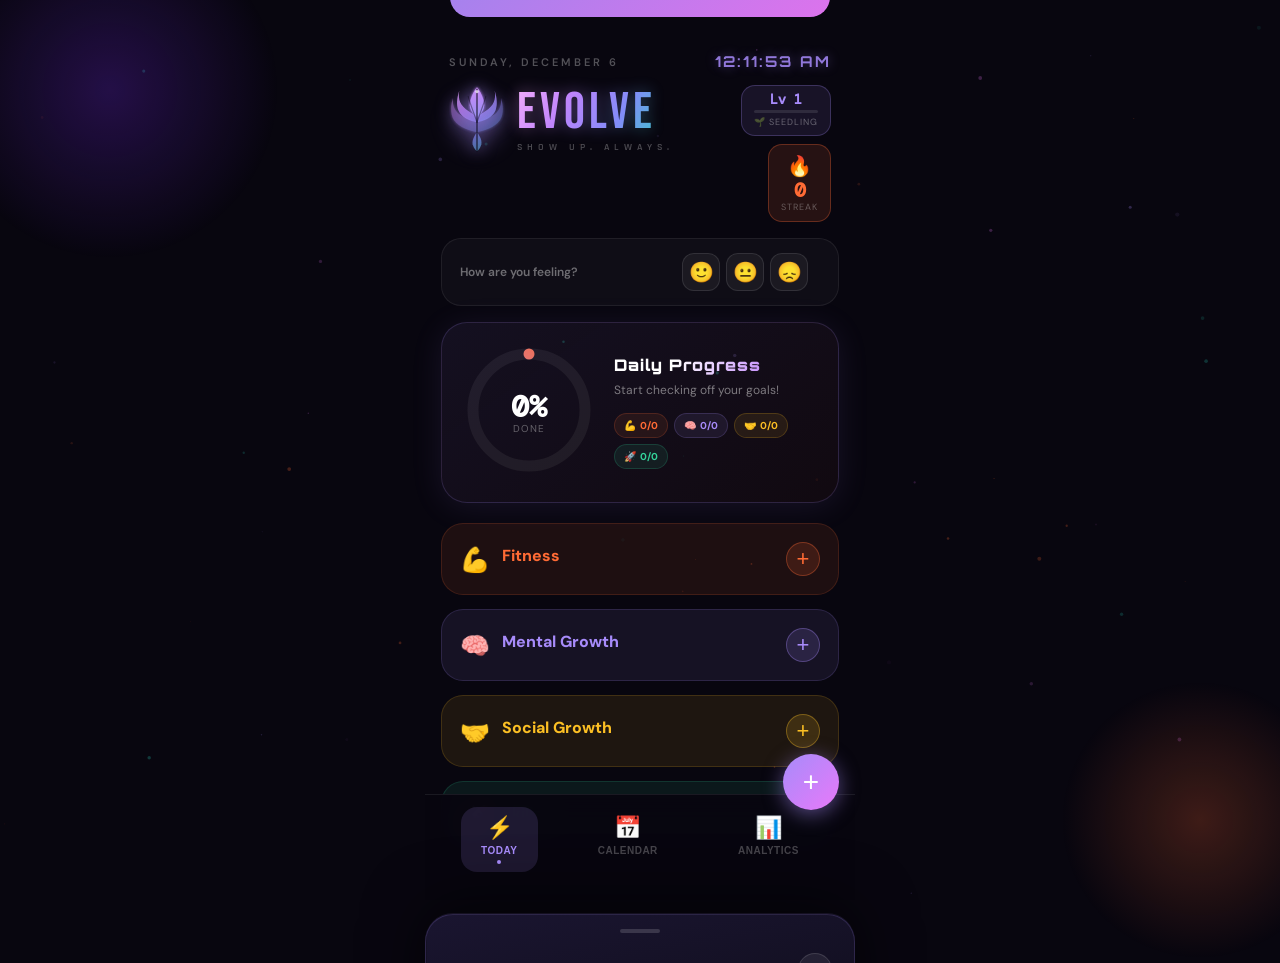
==== commit 67bad1ee: "Add files via upload" ====
--- a/index.html
+++ b/index.html
@@ -5,7 +5,7 @@
   <meta name="viewport" content="width=device-width,initial-scale=1,maximum-scale=1,user-scalable=no"/>
   <title>evolve</title>
   <link rel="manifest" href="manifest.json">
-  <link href="https://fonts.googleapis.com/css2?family=DM+Sans:ital,opsz,wght@0,9..40,300;0,9..40,500;0,9..40,600;0,9..40,700;0,9..40,800;1,9..40,400&family=DM+Mono:wght@400;500&display=swap" rel="stylesheet"/>
+  <link href="https://fonts.googleapis.com/css2?family=DM+Sans:ital,opsz,wght@0,9..40,300;0,9..40,500;0,9..40,600;0,9..40,700;0,9..40,800;1,9..40,400&family=DM+Mono:wght@400;500&family=Bebas+Neue&family=Rajdhani:wght@600;700&family=Orbitron:wght@700;900&display=swap" rel="stylesheet"/>
   <link rel="stylesheet" href="style.css">
 </head>
 <body>
@@ -17,33 +17,52 @@
   <!-- HOME VIEW -->
   <div class="view active" id="view-home">
     <div class="header">
-      <div class="date-label" id="date-label"></div>
+      <div class="date-time-row">
+        <div class="date-label" id="date-label"></div>
+        <div class="time-display" id="time-display"></div>
+      </div>
       <div class="header-row">
         <div class="logo-row">
           <div class="logo-wrap">
             <div class="logo-glow"></div>
-            <svg width="52" height="64" viewBox="0 0 100 124" fill="none" style="position:relative;z-index:1">
+            <svg width="56" height="68" viewBox="0 0 100 124" fill="none" style="position:relative;z-index:1;filter:drop-shadow(0 0 8px rgba(167,139,250,0.55))">
               <defs>
                 <linearGradient id="lg" x1="0" y1="0" x2="100" y2="124" gradientUnits="userSpaceOnUse">
-                  <stop offset="0%" stop-color="#E879F9"/>
-                  <stop offset="40%" stop-color="#A78BFA"/>
+                  <stop offset="0%" stop-color="#F0ABFC"/>
+                  <stop offset="30%" stop-color="#C084FC"/>
+                  <stop offset="65%" stop-color="#818CF8"/>
                   <stop offset="100%" stop-color="#2DD4BF"/>
                 </linearGradient>
-                <filter id="gf"><feGaussianBlur stdDeviation="2" result="b"/><feMerge><feMergeNode in="b"/><feMergeNode in="SourceGraphic"/></feMerge></filter>
+                <linearGradient id="lg2" x1="100" y1="0" x2="0" y2="124" gradientUnits="userSpaceOnUse">
+                  <stop offset="0%" stop-color="#E879F9" stop-opacity="0.7"/>
+                  <stop offset="100%" stop-color="#2DD4BF" stop-opacity="0.3"/>
+                </linearGradient>
+                <filter id="gf"><feGaussianBlur stdDeviation="2.5" result="b"/><feMerge><feMergeNode in="b"/><feMergeNode in="SourceGraphic"/></feMerge></filter>
+                <filter id="softglow"><feGaussianBlur stdDeviation="3" result="b"/><feMerge><feMergeNode in="b"/><feMergeNode in="SourceGraphic"/></feMerge></filter>
               </defs>
-              <path d="M50 4C50 4 38 22 38 38C38 50 50 56 50 56C50 56 62 50 62 38C62 22 50 4 50 4Z" fill="url(#lg)" opacity=".95" filter="url(#gf)"/>
-              <path d="M50 56C50 56 30 48 22 36C14 24 18 10 18 10C18 10 10 30 16 46C22 60 38 66 50 68Z" fill="url(#lg)" opacity=".85"/>
-              <path d="M50 56C50 56 70 48 78 36C86 24 82 10 82 10C82 10 90 30 84 46C78 60 62 66 50 68Z" fill="url(#lg)" opacity=".85"/>
-              <path d="M50 68C50 68 26 62 14 50C4 40 6 24 6 24C6 24-2 48 8 64C18 78 38 84 50 86Z" fill="url(#lg)" opacity=".7"/>
-              <path d="M50 68C50 68 74 62 86 50C96 40 94 24 94 24C94 24 102 48 92 64C82 78 62 84 50 86Z" fill="url(#lg)" opacity=".7"/>
-              <path d="M50 86C50 86 40 98 42 108C44 116 50 120 50 120C50 120 56 116 58 108C60 98 50 86 50 86Z" fill="url(#lg)" opacity=".6"/>
-              <path d="M50 8C50 8 50 56 50 120" stroke="#08060F" stroke-width="3.5" stroke-linecap="round" opacity=".7"/>
-              <path d="M34 22C38 36 44 50 50 68" stroke="#08060F" stroke-width="2.5" stroke-linecap="round" opacity=".5"/>
-              <path d="M66 22C62 36 56 50 50 68" stroke="#08060F" stroke-width="2.5" stroke-linecap="round" opacity=".5"/>
+              <!-- Outer glow petals -->
+              <path d="M50 68C50 68 26 62 14 50C4 40 6 24 6 24C6 24-2 48 8 64C18 78 38 84 50 86Z" fill="url(#lg)" opacity=".45" filter="url(#softglow)"/>
+              <path d="M50 68C50 68 74 62 86 50C96 40 94 24 94 24C94 24 102 48 92 64C82 78 62 84 50 86Z" fill="url(#lg)" opacity=".45" filter="url(#softglow)"/>
+              <!-- Mid petals -->
+              <path d="M50 56C50 56 30 48 22 36C14 24 18 10 18 10C18 10 10 30 16 46C22 60 38 66 50 68Z" fill="url(#lg)" opacity=".78"/>
+              <path d="M50 56C50 56 70 48 78 36C86 24 82 10 82 10C82 10 90 30 84 46C78 60 62 66 50 68Z" fill="url(#lg)" opacity=".78"/>
+              <!-- Core top petal — brightest -->
+              <path d="M50 4C50 4 37 20 37 37C37 50 50 58 50 58C50 58 63 50 63 37C63 20 50 4 50 4Z" fill="url(#lg)" opacity="1" filter="url(#gf)"/>
+              <!-- Shimmer overlay on top petal -->
+              <path d="M50 4C50 4 37 20 37 37C37 50 50 58 50 58C50 58 63 50 63 37C63 20 50 4 50 4Z" fill="url(#lg2)" opacity=".55"/>
+              <!-- Bottom teardrop -->
+              <path d="M50 86C50 86 40 98 42 108C44 116 50 121 50 121C50 121 56 116 58 108C60 98 50 86 50 86Z" fill="url(#lg)" opacity=".65"/>
+              <!-- Spine -->
+              <path d="M50 8C50 8 50 56 50 121" stroke="rgba(8,6,15,0.6)" stroke-width="3" stroke-linecap="round"/>
+              <!-- Vein lines -->
+              <path d="M34 21C38 36 44 50 50 68" stroke="rgba(8,6,15,0.4)" stroke-width="2" stroke-linecap="round"/>
+              <path d="M66 21C62 36 56 50 50 68" stroke="rgba(8,6,15,0.4)" stroke-width="2" stroke-linecap="round"/>
+              <!-- Top highlight dot -->
+              <circle cx="50" cy="12" r="3" fill="rgba(255,255,255,0.7)"/>
             </svg>
           </div>
           <div>
-            <div class="wordmark">evolve</div>
+            <div class="wordmark">EVOLVE</div>
             <div class="tagline" id="tagline"></div>
           </div>
         </div>
--- a/style.css
+++ b/style.css
@@ -18,13 +18,16 @@
 
 /* Header */
 .header{padding:52px 24px 0}
-.date-label{font-size:11px;letter-spacing:3px;color:rgba(255,255,255,0.3);text-transform:uppercase;margin-bottom:14px;font-weight:600}
+.date-time-row{display:flex;align-items:center;justify-content:space-between;margin-bottom:14px}
+.date-label{font-size:11px;letter-spacing:3px;color:rgba(255,255,255,0.3);text-transform:uppercase;font-weight:600}
+.time-display{font-family:'Orbitron',monospace;font-size:15px;font-weight:700;color:rgba(167,139,250,0.85);letter-spacing:2px;text-shadow:0 0 12px rgba(167,139,250,0.4)}
 .header-row{display:flex;align-items:flex-start;justify-content:space-between}
 .logo-row{display:flex;align-items:center;gap:12px}
 .logo-glow{position:absolute;inset:-6px;border-radius:50%;background:radial-gradient(circle,rgba(167,139,250,0.3) 0%,transparent 70%);filter:blur(8px);animation:glowPulse 3s ease-in-out infinite}
 .logo-wrap{position:relative;flex-shrink:0}
-.wordmark{font-size:46px;font-weight:800;line-height:0.95;background:linear-gradient(120deg,#E879F9 0%,#A78BFA 45%,#2DD4BF 100%);-webkit-background-clip:text;-webkit-text-fill-color:transparent;letter-spacing:-2px}
-.tagline{font-size:11px;color:rgba(255,255,255,0.3);margin-top:3px;font-weight:500;letter-spacing:4px;text-transform:uppercase}
+.wordmark{font-family:'Bebas Neue',cursive;font-size:52px;font-weight:400;line-height:0.9;background:linear-gradient(120deg,#F0ABFC 0%,#C084FC 30%,#818CF8 65%,#2DD4BF 100%);-webkit-background-clip:text;-webkit-text-fill-color:transparent;letter-spacing:4px;text-shadow:none;position:relative}
+.wordmark::after{content:'EVOLVE';position:absolute;left:0;top:0;font-family:'Bebas Neue',cursive;font-size:52px;letter-spacing:4px;background:linear-gradient(120deg,#F0ABFC 0%,#C084FC 30%,#818CF8 65%,#2DD4BF 100%);-webkit-background-clip:text;-webkit-text-fill-color:transparent;filter:blur(8px);opacity:0.45;z-index:-1}
+.tagline{font-size:10px;color:rgba(255,255,255,0.28);margin-top:5px;font-weight:600;letter-spacing:5px;text-transform:uppercase;font-family:'Rajdhani',sans-serif}
 
 .header-right{display:flex;flex-direction:column;align-items:flex-end;gap:8px}
 
@@ -56,7 +59,7 @@
 .ring-center{position:absolute;top:50%;left:50%;transform:translate(-50%,-50%);text-align:center}
 .ring-pct{font-size:30px;font-weight:800;line-height:1;font-family:'DM Mono',monospace}
 .ring-lbl{font-size:10px;color:rgba(255,255,255,0.35);letter-spacing:1px;text-transform:uppercase}
-.ring-title{font-size:20px;font-weight:800;margin-bottom:6px;background:linear-gradient(120deg,#fff 50%,#A78BFA 100%);-webkit-background-clip:text;-webkit-text-fill-color:transparent}
+.ring-title{font-family:'Orbitron',monospace;font-size:16px;font-weight:900;margin-bottom:6px;letter-spacing:1px;background:linear-gradient(120deg,#fff 30%,#C084FC 80%,#2DD4BF 100%);-webkit-background-clip:text;-webkit-text-fill-color:transparent;text-shadow:none;line-height:1.2}
 .ring-sub{font-size:12px;color:rgba(255,255,255,0.45);margin-bottom:14px;line-height:1.5}
 .cat-pills{display:flex;gap:6px;flex-wrap:wrap}
 .cat-pill{display:flex;align-items:center;gap:4px;border-radius:20px;padding:5px 9px;font-size:10px;font-weight:700;border:1px solid;transition:transform 0.15s ease}
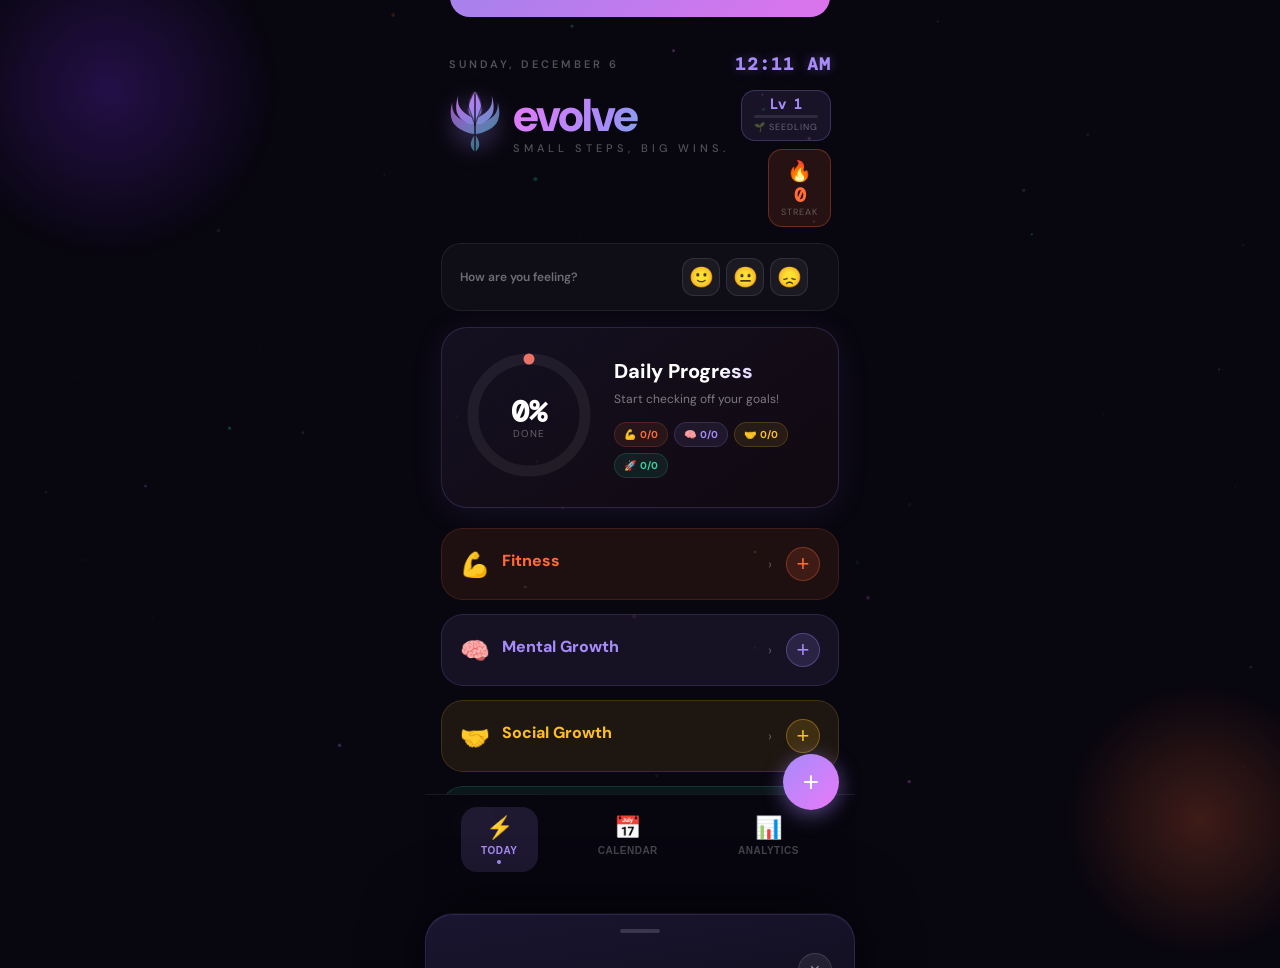
==== commit 44123076: "Add files via upload" ====
--- a/index.html
+++ b/index.html
@@ -5,7 +5,7 @@
   <meta name="viewport" content="width=device-width,initial-scale=1,maximum-scale=1,user-scalable=no"/>
   <title>evolve</title>
   <link rel="manifest" href="manifest.json">
-  <link href="https://fonts.googleapis.com/css2?family=DM+Sans:ital,opsz,wght@0,9..40,300;0,9..40,500;0,9..40,600;0,9..40,700;0,9..40,800;1,9..40,400&family=DM+Mono:wght@400;500&family=Bebas+Neue&family=Rajdhani:wght@600;700&family=Orbitron:wght@700;900&display=swap" rel="stylesheet"/>
+  <link href="https://fonts.googleapis.com/css2?family=DM+Sans:ital,opsz,wght@0,9..40,300;0,9..40,500;0,9..40,600;0,9..40,700;0,9..40,800;1,9..40,400&family=DM+Mono:wght@400;500&display=swap" rel="stylesheet"/>
   <link rel="stylesheet" href="style.css">
 </head>
 <body>
@@ -19,50 +19,34 @@
     <div class="header">
       <div class="date-time-row">
         <div class="date-label" id="date-label"></div>
-        <div class="time-display" id="time-display"></div>
+        <div class="time-label" id="time-label"></div>
       </div>
       <div class="header-row">
         <div class="logo-row">
           <div class="logo-wrap">
             <div class="logo-glow"></div>
-            <svg width="56" height="68" viewBox="0 0 100 124" fill="none" style="position:relative;z-index:1;filter:drop-shadow(0 0 8px rgba(167,139,250,0.55))">
+            <svg width="52" height="64" viewBox="0 0 100 124" fill="none" style="position:relative;z-index:1">
               <defs>
                 <linearGradient id="lg" x1="0" y1="0" x2="100" y2="124" gradientUnits="userSpaceOnUse">
-                  <stop offset="0%" stop-color="#F0ABFC"/>
-                  <stop offset="30%" stop-color="#C084FC"/>
-                  <stop offset="65%" stop-color="#818CF8"/>
+                  <stop offset="0%" stop-color="#E879F9"/>
+                  <stop offset="40%" stop-color="#A78BFA"/>
                   <stop offset="100%" stop-color="#2DD4BF"/>
                 </linearGradient>
-                <linearGradient id="lg2" x1="100" y1="0" x2="0" y2="124" gradientUnits="userSpaceOnUse">
-                  <stop offset="0%" stop-color="#E879F9" stop-opacity="0.7"/>
-                  <stop offset="100%" stop-color="#2DD4BF" stop-opacity="0.3"/>
-                </linearGradient>
-                <filter id="gf"><feGaussianBlur stdDeviation="2.5" result="b"/><feMerge><feMergeNode in="b"/><feMergeNode in="SourceGraphic"/></feMerge></filter>
-                <filter id="softglow"><feGaussianBlur stdDeviation="3" result="b"/><feMerge><feMergeNode in="b"/><feMergeNode in="SourceGraphic"/></feMerge></filter>
+                <filter id="gf"><feGaussianBlur stdDeviation="2" result="b"/><feMerge><feMergeNode in="b"/><feMergeNode in="SourceGraphic"/></feMerge></filter>
               </defs>
-              <!-- Outer glow petals -->
-              <path d="M50 68C50 68 26 62 14 50C4 40 6 24 6 24C6 24-2 48 8 64C18 78 38 84 50 86Z" fill="url(#lg)" opacity=".45" filter="url(#softglow)"/>
-              <path d="M50 68C50 68 74 62 86 50C96 40 94 24 94 24C94 24 102 48 92 64C82 78 62 84 50 86Z" fill="url(#lg)" opacity=".45" filter="url(#softglow)"/>
-              <!-- Mid petals -->
-              <path d="M50 56C50 56 30 48 22 36C14 24 18 10 18 10C18 10 10 30 16 46C22 60 38 66 50 68Z" fill="url(#lg)" opacity=".78"/>
-              <path d="M50 56C50 56 70 48 78 36C86 24 82 10 82 10C82 10 90 30 84 46C78 60 62 66 50 68Z" fill="url(#lg)" opacity=".78"/>
-              <!-- Core top petal — brightest -->
-              <path d="M50 4C50 4 37 20 37 37C37 50 50 58 50 58C50 58 63 50 63 37C63 20 50 4 50 4Z" fill="url(#lg)" opacity="1" filter="url(#gf)"/>
-              <!-- Shimmer overlay on top petal -->
-              <path d="M50 4C50 4 37 20 37 37C37 50 50 58 50 58C50 58 63 50 63 37C63 20 50 4 50 4Z" fill="url(#lg2)" opacity=".55"/>
-              <!-- Bottom teardrop -->
-              <path d="M50 86C50 86 40 98 42 108C44 116 50 121 50 121C50 121 56 116 58 108C60 98 50 86 50 86Z" fill="url(#lg)" opacity=".65"/>
-              <!-- Spine -->
-              <path d="M50 8C50 8 50 56 50 121" stroke="rgba(8,6,15,0.6)" stroke-width="3" stroke-linecap="round"/>
-              <!-- Vein lines -->
-              <path d="M34 21C38 36 44 50 50 68" stroke="rgba(8,6,15,0.4)" stroke-width="2" stroke-linecap="round"/>
-              <path d="M66 21C62 36 56 50 50 68" stroke="rgba(8,6,15,0.4)" stroke-width="2" stroke-linecap="round"/>
-              <!-- Top highlight dot -->
-              <circle cx="50" cy="12" r="3" fill="rgba(255,255,255,0.7)"/>
+              <path d="M50 4C50 4 38 22 38 38C38 50 50 56 50 56C50 56 62 50 62 38C62 22 50 4 50 4Z" fill="url(#lg)" opacity=".95" filter="url(#gf)"/>
+              <path d="M50 56C50 56 30 48 22 36C14 24 18 10 18 10C18 10 10 30 16 46C22 60 38 66 50 68Z" fill="url(#lg)" opacity=".85"/>
+              <path d="M50 56C50 56 70 48 78 36C86 24 82 10 82 10C82 10 90 30 84 46C78 60 62 66 50 68Z" fill="url(#lg)" opacity=".85"/>
+              <path d="M50 68C50 68 26 62 14 50C4 40 6 24 6 24C6 24-2 48 8 64C18 78 38 84 50 86Z" fill="url(#lg)" opacity=".7"/>
+              <path d="M50 68C50 68 74 62 86 50C96 40 94 24 94 24C94 24 102 48 92 64C82 78 62 84 50 86Z" fill="url(#lg)" opacity=".7"/>
+              <path d="M50 86C50 86 40 98 42 108C44 116 50 120 50 120C50 120 56 116 58 108C60 98 50 86 50 86Z" fill="url(#lg)" opacity=".6"/>
+              <path d="M50 8C50 8 50 56 50 120" stroke="#08060F" stroke-width="3.5" stroke-linecap="round" opacity=".7"/>
+              <path d="M34 22C38 36 44 50 50 68" stroke="#08060F" stroke-width="2.5" stroke-linecap="round" opacity=".5"/>
+              <path d="M66 22C62 36 56 50 50 68" stroke="#08060F" stroke-width="2.5" stroke-linecap="round" opacity=".5"/>
             </svg>
           </div>
           <div>
-            <div class="wordmark">EVOLVE</div>
+            <div class="wordmark">evolve</div>
             <div class="tagline" id="tagline"></div>
           </div>
         </div>
--- a/style.css
+++ b/style.css
@@ -20,14 +20,13 @@
 .header{padding:52px 24px 0}
 .date-time-row{display:flex;align-items:center;justify-content:space-between;margin-bottom:14px}
 .date-label{font-size:11px;letter-spacing:3px;color:rgba(255,255,255,0.3);text-transform:uppercase;font-weight:600}
-.time-display{font-family:'Orbitron',monospace;font-size:15px;font-weight:700;color:rgba(167,139,250,0.85);letter-spacing:2px;text-shadow:0 0 12px rgba(167,139,250,0.4)}
+.time-label{font-size:18px;font-weight:800;font-family:'DM Mono',monospace;color:#A78BFA;letter-spacing:1px;text-shadow:0 0 12px rgba(167,139,250,0.4)}
 .header-row{display:flex;align-items:flex-start;justify-content:space-between}
 .logo-row{display:flex;align-items:center;gap:12px}
 .logo-glow{position:absolute;inset:-6px;border-radius:50%;background:radial-gradient(circle,rgba(167,139,250,0.3) 0%,transparent 70%);filter:blur(8px);animation:glowPulse 3s ease-in-out infinite}
 .logo-wrap{position:relative;flex-shrink:0}
-.wordmark{font-family:'Bebas Neue',cursive;font-size:52px;font-weight:400;line-height:0.9;background:linear-gradient(120deg,#F0ABFC 0%,#C084FC 30%,#818CF8 65%,#2DD4BF 100%);-webkit-background-clip:text;-webkit-text-fill-color:transparent;letter-spacing:4px;text-shadow:none;position:relative}
-.wordmark::after{content:'EVOLVE';position:absolute;left:0;top:0;font-family:'Bebas Neue',cursive;font-size:52px;letter-spacing:4px;background:linear-gradient(120deg,#F0ABFC 0%,#C084FC 30%,#818CF8 65%,#2DD4BF 100%);-webkit-background-clip:text;-webkit-text-fill-color:transparent;filter:blur(8px);opacity:0.45;z-index:-1}
-.tagline{font-size:10px;color:rgba(255,255,255,0.28);margin-top:5px;font-weight:600;letter-spacing:5px;text-transform:uppercase;font-family:'Rajdhani',sans-serif}
+.wordmark{font-size:46px;font-weight:800;line-height:0.95;background:linear-gradient(120deg,#E879F9 0%,#A78BFA 45%,#2DD4BF 100%);-webkit-background-clip:text;-webkit-text-fill-color:transparent;letter-spacing:-2px}
+.tagline{font-size:11px;color:rgba(255,255,255,0.3);margin-top:3px;font-weight:500;letter-spacing:4px;text-transform:uppercase}
 
 .header-right{display:flex;flex-direction:column;align-items:flex-end;gap:8px}
 
@@ -59,7 +58,7 @@
 .ring-center{position:absolute;top:50%;left:50%;transform:translate(-50%,-50%);text-align:center}
 .ring-pct{font-size:30px;font-weight:800;line-height:1;font-family:'DM Mono',monospace}
 .ring-lbl{font-size:10px;color:rgba(255,255,255,0.35);letter-spacing:1px;text-transform:uppercase}
-.ring-title{font-family:'Orbitron',monospace;font-size:16px;font-weight:900;margin-bottom:6px;letter-spacing:1px;background:linear-gradient(120deg,#fff 30%,#C084FC 80%,#2DD4BF 100%);-webkit-background-clip:text;-webkit-text-fill-color:transparent;text-shadow:none;line-height:1.2}
+.ring-title{font-size:20px;font-weight:800;margin-bottom:6px;background:linear-gradient(120deg,#fff 50%,#A78BFA 100%);-webkit-background-clip:text;-webkit-text-fill-color:transparent}
 .ring-sub{font-size:12px;color:rgba(255,255,255,0.45);margin-bottom:14px;line-height:1.5}
 .cat-pills{display:flex;gap:6px;flex-wrap:wrap}
 .cat-pill{display:flex;align-items:center;gap:4px;border-radius:20px;padding:5px 9px;font-size:10px;font-weight:700;border:1px solid;transition:transform 0.15s ease}
@@ -79,7 +78,7 @@
 .cat-count{font-size:13px;font-weight:800;font-family:'DM Mono',monospace;margin-right:6px}
 .add-btn{width:34px;height:34px;border-radius:50%;display:flex;align-items:center;justify-content:center;cursor:pointer;font-size:22px;flex-shrink:0;border:none;transition:transform 0.15s cubic-bezier(0.34,1.56,0.64,1)}
 .add-btn:active{transform:scale(0.75) rotate(20deg)}
-.goals-list{padding:0 18px 16px;display:flex;flex-direction:column;gap:8px}
+.goals-list{padding:0 18px 16px;display:flex;flex-direction:column;gap:8px;overflow:hidden;will-change:height,opacity}
 .goal-empty{font-size:12px;color:rgba(255,255,255,0.2);text-align:center;padding:10px 0}
 .goal-row{display:flex;align-items:center;gap:12px;border-radius:14px;padding:13px 14px;cursor:pointer;transition:transform 0.15s cubic-bezier(0.34,1.56,0.64,1),background 0.25s ease,border-color 0.25s ease;border:1px solid}
 .goal-row:active{transform:scale(0.96)}
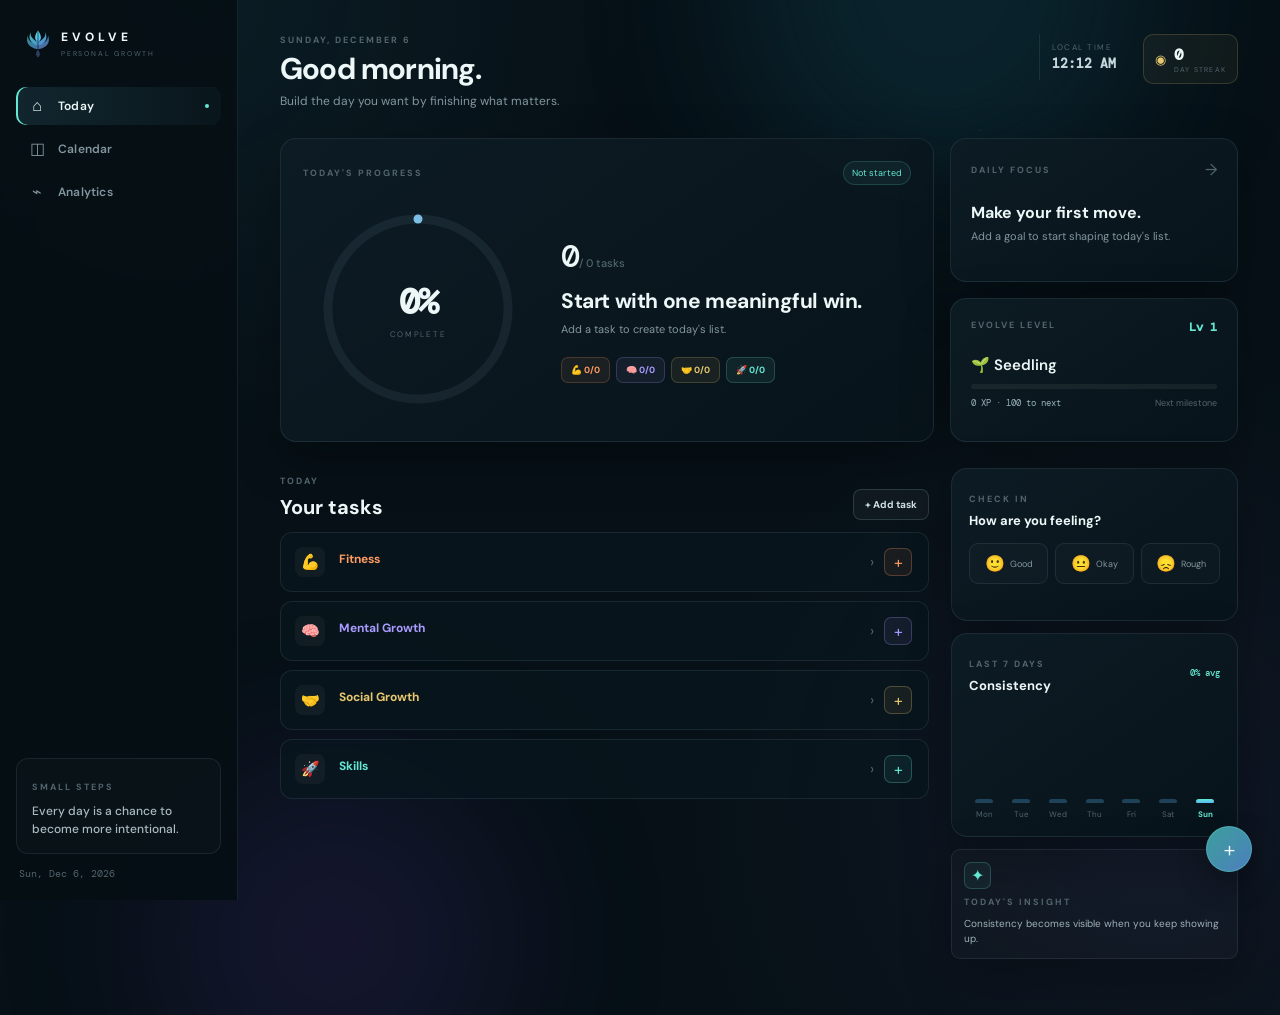
==== commit 693ad69e: "Add files via upload" ====
--- a/index.html
+++ b/index.html
@@ -2,304 +2,242 @@
 <html lang="en">
 <head>
   <meta charset="UTF-8"/>
-  <meta name="viewport" content="width=device-width,initial-scale=1,maximum-scale=1,user-scalable=no"/>
-  <title>evolve</title>
-  <link rel="manifest" href="manifest.json">
-  <link href="https://fonts.googleapis.com/css2?family=DM+Sans:ital,opsz,wght@0,9..40,300;0,9..40,500;0,9..40,600;0,9..40,700;0,9..40,800;1,9..40,400&family=DM+Mono:wght@400;500&display=swap" rel="stylesheet"/>
+  <meta name="viewport" content="width=device-width,initial-scale=1"/>
+  <meta name="theme-color" content="#071016"/>
+  <meta name="description" content="EVOLVE — a focused personal growth and daily consistency workspace."/>
+  <title>EVOLVE — Personal Growth</title>
+  <link rel="preconnect" href="https://fonts.googleapis.com">
+  <link rel="preconnect" href="https://fonts.gstatic.com" crossorigin>
+  <link href="https://fonts.googleapis.com/css2?family=DM+Sans:opsz,wght@9..40,400;9..40,500;9..40,600;9..40,700;9..40,800&family=DM+Mono:wght@400;500&display=swap" rel="stylesheet"/>
   <link rel="stylesheet" href="style.css">
 </head>
 <body>
-<canvas id="particle-canvas"></canvas>
-<div id="app">
-  <div class="blob1"></div>
-  <div class="blob2"></div>
-
-  <!-- HOME VIEW -->
-  <div class="view active" id="view-home">
-    <div class="header">
-      <div class="date-time-row">
-        <div class="date-label" id="date-label"></div>
-        <div class="time-label" id="time-label"></div>
-      </div>
-      <div class="header-row">
-        <div class="logo-row">
-          <div class="logo-wrap">
-            <div class="logo-glow"></div>
-            <svg width="52" height="64" viewBox="0 0 100 124" fill="none" style="position:relative;z-index:1">
-              <defs>
-                <linearGradient id="lg" x1="0" y1="0" x2="100" y2="124" gradientUnits="userSpaceOnUse">
-                  <stop offset="0%" stop-color="#E879F9"/>
-                  <stop offset="40%" stop-color="#A78BFA"/>
-                  <stop offset="100%" stop-color="#2DD4BF"/>
-                </linearGradient>
-                <filter id="gf"><feGaussianBlur stdDeviation="2" result="b"/><feMerge><feMergeNode in="b"/><feMergeNode in="SourceGraphic"/></feMerge></filter>
-              </defs>
-              <path d="M50 4C50 4 38 22 38 38C38 50 50 56 50 56C50 56 62 50 62 38C62 22 50 4 50 4Z" fill="url(#lg)" opacity=".95" filter="url(#gf)"/>
-              <path d="M50 56C50 56 30 48 22 36C14 24 18 10 18 10C18 10 10 30 16 46C22 60 38 66 50 68Z" fill="url(#lg)" opacity=".85"/>
-              <path d="M50 56C50 56 70 48 78 36C86 24 82 10 82 10C82 10 90 30 84 46C78 60 62 66 50 68Z" fill="url(#lg)" opacity=".85"/>
-              <path d="M50 68C50 68 26 62 14 50C4 40 6 24 6 24C6 24-2 48 8 64C18 78 38 84 50 86Z" fill="url(#lg)" opacity=".7"/>
-              <path d="M50 68C50 68 74 62 86 50C96 40 94 24 94 24C94 24 102 48 92 64C82 78 62 84 50 86Z" fill="url(#lg)" opacity=".7"/>
-              <path d="M50 86C50 86 40 98 42 108C44 116 50 120 50 120C50 120 56 116 58 108C60 98 50 86 50 86Z" fill="url(#lg)" opacity=".6"/>
-              <path d="M50 8C50 8 50 56 50 120" stroke="#08060F" stroke-width="3.5" stroke-linecap="round" opacity=".7"/>
-              <path d="M34 22C38 36 44 50 50 68" stroke="#08060F" stroke-width="2.5" stroke-linecap="round" opacity=".5"/>
-              <path d="M66 22C62 36 56 50 50 68" stroke="#08060F" stroke-width="2.5" stroke-linecap="round" opacity=".5"/>
-            </svg>
-          </div>
+  <canvas id="particle-canvas" aria-hidden="true"></canvas>
+  <div class="ambient ambient-a" aria-hidden="true"></div>
+  <div class="ambient ambient-b" aria-hidden="true"></div>
+
+  <div id="app">
+    <aside class="sidebar" aria-label="Primary navigation">
+      <div class="brand">
+        <div class="brand-mark" aria-hidden="true">
+          <svg viewBox="0 0 40 48" fill="none">
+            <path d="M20 2C20 2 15.2 8.6 15.2 14.4C15.2 19 20 21.5 20 21.5C20 21.5 24.8 19 24.8 14.4C24.8 8.6 20 2 20 2Z" fill="url(#brandGradient)"/>
+            <path d="M20 21.5C20 21.5 12.4 18.5 9.4 13.3C6.4 8.1 8.1 4.4 8.1 4.4C8.1 4.4 4.4 11.6 6.8 17.6C9.2 23.4 15.4 26.3 20 26.8Z" fill="url(#brandGradient)" opacity=".82"/>
+            <path d="M20 21.5C20 21.5 27.6 18.5 30.6 13.3C33.6 8.1 31.9 4.4 31.9 4.4C31.9 4.4 35.6 11.6 33.2 17.6C30.8 23.4 24.6 26.3 20 26.8Z" fill="url(#brandGradient)" opacity=".82"/>
+            <path d="M20 26.8C20 26.8 11 24.5 6.5 19.9C2.9 16.1 3.2 10.8 3.2 10.8C3.2 10.8-.2 18.9 3.8 24.8C7.5 30.4 15.5 33.2 20 33.6Z" fill="url(#brandGradient)" opacity=".64"/>
+            <path d="M20 26.8C20 26.8 29 24.5 33.5 19.9C37.1 16.1 36.8 10.8 36.8 10.8C36.8 10.8 40.2 18.9 36.2 24.8C32.5 30.4 24.5 33.2 20 33.6Z" fill="url(#brandGradient)" opacity=".64"/>
+            <path d="M20 33.6C20 33.6 16.5 39 17.4 43C18.1 46.2 20 47 20 47C20 47 21.9 46.2 22.6 43C23.5 39 20 33.6 20 33.6Z" fill="url(#brandGradient)" opacity=".48"/>
+            <path d="M20 3V46" stroke="#071016" stroke-width="1.6" stroke-linecap="round" opacity=".65"/>
+            <defs><linearGradient id="brandGradient" x1="4" y1="2" x2="35" y2="45" gradientUnits="userSpaceOnUse"><stop stop-color="#64E8D3"/><stop offset=".48" stop-color="#57B9F5"/><stop offset="1" stop-color="#9B8AFB"/></linearGradient></defs>
+          </svg>
+        </div>
+        <div>
+          <div class="brand-name">EVOLVE</div>
+          <div class="brand-sub">PERSONAL GROWTH</div>
+        </div>
+      </div>
+
+      <nav class="side-nav">
+        <button class="nav-btn active" data-view="home"><span class="nav-icon">⌂</span><span class="nav-label">Today</span><span class="nav-dot" id="dot-home"></span></button>
+        <button class="nav-btn" data-view="month"><span class="nav-icon">◫</span><span class="nav-label">Calendar</span><span class="nav-dot" id="dot-month"></span></button>
+        <button class="nav-btn" data-view="stats"><span class="nav-icon">⌁</span><span class="nav-label">Analytics</span><span class="nav-dot" id="dot-stats"></span></button>
+      </nav>
+
+      <div class="sidebar-footer">
+        <div class="sidebar-note">
+          <span class="note-kicker">SMALL STEPS</span>
+          <strong>Every day is a chance to become more intentional.</strong>
+        </div>
+        <div class="sidebar-date" id="sidebar-date"></div>
+      </div>
+    </aside>
+
+    <main class="main">
+      <div class="mobile-topbar">
+        <div class="brand-compact"><span class="brand-mark small"><svg viewBox="0 0 40 48" fill="none"><path d="M20 2C20 2 15.2 8.6 15.2 14.4C15.2 19 20 21.5 20 21.5C20 21.5 24.8 19 24.8 14.4C24.8 8.6 20 2 20 2Z" fill="url(#mobileBrandGradient)"/><path d="M20 21.5C20 21.5 12.4 18.5 9.4 13.3C6.4 8.1 8.1 4.4 8.1 4.4C8.1 4.4 4.4 11.6 6.8 17.6C9.2 23.4 15.4 26.3 20 26.8Z" fill="url(#mobileBrandGradient)"/><path d="M20 21.5C20 21.5 27.6 18.5 30.6 13.3C33.6 8.1 31.9 4.4 31.9 4.4C31.9 4.4 35.6 11.6 33.2 17.6C30.8 23.4 24.6 26.3 20 26.8Z" fill="url(#mobileBrandGradient)" opacity=".8"/><defs><linearGradient id="mobileBrandGradient" x1="4" y1="2" x2="35" y2="45"><stop stop-color="#64E8D3"/><stop offset=".48" stop-color="#57B9F5"/><stop offset="1" stop-color="#9B8AFB"/></linearGradient></defs></svg></span><span>EVOLVE</span></div>
+        <div class="mobile-actions"><span id="mobile-time"></span><button class="icon-button" aria-label="Quick add" onclick="openFabMenu()">+</button></div>
+      </div>
+
+      <!-- TODAY -->
+      <section class="view active" id="view-home">
+        <header class="page-header">
           <div>
-            <div class="wordmark">evolve</div>
-            <div class="tagline" id="tagline"></div>
-          </div>
-        </div>
-        <div class="header-right">
-          <!-- XP / Level badge -->
-          <div class="xp-badge" id="xp-badge">
-            <div class="xp-level" id="xp-level">Lv 1</div>
-            <div class="xp-bar-wrap"><div class="xp-bar-fill" id="xp-bar-fill"></div></div>
-            <div class="xp-title" id="xp-title">Seedling</div>
-          </div>
-          <div class="streak-badge">
-            <span class="streak-flame">🔥</span>
-            <span class="streak-num" id="streak-num">0</span>
-            <span class="streak-lbl">streak</span>
-          </div>
-        </div>
-      </div>
+            <div class="eyebrow" id="date-label"></div>
+            <h1>Good <span id="greeting-part">evening</span>.</h1>
+            <p>Build the day you want by finishing what matters.</p>
+          </div>
+          <div class="header-actions">
+            <div class="time-block"><span class="time-caption">LOCAL TIME</span><strong id="time-label"></strong></div>
+            <div class="streak-badge"><span class="streak-flame">◉</span><strong id="streak-num">0</strong><span>DAY STREAK</span></div>
+          </div>
+        </header>
+
+        <div class="hero-grid">
+          <article class="panel progress-panel">
+            <div class="panel-topline"><span class="eyebrow">TODAY'S PROGRESS</span><span class="status-chip" id="progress-status">In progress</span></div>
+            <div class="progress-layout">
+              <div class="ring-wrap">
+                <svg class="progress-ring" viewBox="0 0 220 220" aria-label="Daily completion progress">
+                  <defs><linearGradient id="rg" x1="0" y1="0" x2="1" y2="1"><stop stop-color="#57B9F5"/><stop offset=".55" stop-color="#64E8D3"/><stop offset="1" stop-color="#9B8AFB"/></linearGradient></defs>
+                  <circle cx="110" cy="110" r="90" class="ring-track"/>
+                  <circle id="ring-progress" cx="110" cy="110" r="90" class="ring-value"/>
+                </svg>
+                <div class="ring-center"><strong id="ring-pct">0%</strong><span>COMPLETE</span></div>
+              </div>
+              <div class="progress-copy">
+                <div class="progress-number"><span id="today-done">0</span><small>/ <span id="today-total">0</span> tasks</small></div>
+                <h2 id="ring-sub">Start with one meaningful win.</h2>
+                <p id="progress-detail">Your daily completion rate updates as you work through your goals.</p>
+                <div class="cat-pills" id="cat-pills"></div>
+              </div>
+            </div>
+          </article>
+
+          <div class="hero-side">
+            <article class="panel focus-card">
+              <div class="panel-topline"><span class="eyebrow">DAILY FOCUS</span><span class="mini-arrow">→</span></div>
+              <strong id="focus-title">Make your first move.</strong>
+              <p id="focus-sub">Add a goal to start shaping today's list.</p>
+            </article>
+            <article class="panel xp-mini">
+              <div class="xp-mini-top"><span class="eyebrow">EVOLVE LEVEL</span><strong id="xp-level">Lv 1</strong></div>
+              <div class="xp-title" id="xp-title">Seedling</div>
+              <div class="xp-bar-wrap"><div class="xp-bar-fill" id="xp-bar-fill"></div></div>
+              <div class="xp-mini-foot"><span id="xp-mini-sub">0 XP</span><span>Next milestone</span></div>
+            </article>
+          </div>
+        </div>
+
+        <div class="content-grid">
+          <div class="primary-column">
+            <div class="section-heading"><div><span class="eyebrow">TODAY</span><h2>Your tasks</h2></div><button class="ghost-button" onclick="openFabMenu()">+ Add task</button></div>
+            <div class="cats" id="cats-list"></div>
+          </div>
+          <aside class="secondary-column">
+            <article class="panel mood-panel">
+              <div class="section-heading compact"><div><span class="eyebrow">CHECK IN</span><h3>How are you feeling?</h3></div></div>
+              <div class="mood-options" id="mood-bar">
+                <button class="mood-btn" data-mood="good" onclick="setMood('good')"><span>🙂</span><small>Good</small></button>
+                <button class="mood-btn" data-mood="meh" onclick="setMood('meh')"><span>😐</span><small>Okay</small></button>
+                <button class="mood-btn" data-mood="bad" onclick="setMood('bad')"><span>😞</span><small>Rough</small></button>
+              </div>
+              <div class="mood-set-label" id="mood-set-label"></div>
+            </article>
+            <article class="panel week-card">
+              <div class="section-heading compact"><div><span class="eyebrow">LAST 7 DAYS</span><h3>Consistency</h3></div><span class="trend-label" id="week-trend">—</span></div>
+              <div class="graph-wrap compact-graph" id="progress-graph"></div>
+              <div class="graph-days" id="graph-days"></div>
+            </article>
+            <article class="panel insight-card">
+              <div class="insight-icon">✦</div>
+              <div><span class="eyebrow">TODAY'S INSIGHT</span><p id="today-insight">Consistency becomes visible when you keep showing up.</p></div>
+            </article>
+          </aside>
+        </div>
+      </section>
+
+      <!-- CALENDAR -->
+      <section class="view" id="view-month">
+        <header class="page-header simple">
+          <div><div class="eyebrow">YOUR JOURNEY, DAY BY DAY</div><h1>Calendar</h1><p>See your daily consistency and open any day for its task history.</p></div>
+          <button class="primary-button" onclick="goToday()">Today</button>
+        </header>
+        <div class="calendar-layout">
+          <article class="panel calendar-panel">
+            <div class="month-nav">
+              <button class="month-arrow" id="prev-month" aria-label="Previous month">‹</button>
+              <div><span class="eyebrow">TRACKING MONTH</span><strong class="month-name" id="month-name"></strong></div>
+              <button class="month-arrow" id="next-month" aria-label="Next month">›</button>
+            </div>
+            <div class="day-labels"><div class="day-label">SUN</div><div class="day-label">MON</div><div class="day-label">TUE</div><div class="day-label">WED</div><div class="day-label">THU</div><div class="day-label">FRI</div><div class="day-label">SAT</div></div>
+            <div class="cal-grid" id="cal-grid"></div>
+            <div class="legend"><span>LOW</span><div class="legend-box level-1"></div><div class="legend-box level-2"></div><div class="legend-box level-3"></div><div class="legend-box level-4"></div><span>HIGH</span></div>
+          </article>
+          <aside class="calendar-side">
+            <article class="panel month-summary">
+              <span class="eyebrow">MONTHLY COMPLETION</span><div class="month-pct-num" id="month-pct-num">0%</div><p>Completed task-days divided by possible task-days for this month.</p><div class="month-pct-bar"><div class="month-pct-fill" id="month-pct-fill"></div></div>
+            </article>
+            <article class="panel task-month-panel"><div id="task-month-stats"></div></article>
+          </aside>
+        </div>
+      </section>
+
+      <!-- ANALYTICS -->
+      <section class="view" id="view-stats">
+        <header class="page-header simple">
+          <div><div class="eyebrow">MEASURE WHAT MATTERS</div><h1>Analytics</h1><p>Useful signals from your actual completion history — no vanity metrics.</p></div>
+          <div class="analytics-period">CURRENT MONTH</div>
+        </header>
+        <div class="stats-wrap">
+          <div class="kpi-row">
+            <article class="panel kpi-box"><span class="kpi-icon">◉</span><strong class="kpi-num" id="stats-streak">0</strong><span class="kpi-lbl">Current streak</span></article>
+            <article class="panel kpi-box"><span class="kpi-icon">◌</span><strong class="kpi-num" id="stats-today-pct">0%</strong><span class="kpi-lbl">Month completion</span></article>
+            <article class="panel kpi-box"><span class="kpi-icon">✓</span><strong class="kpi-num" id="stats-total-goals">0</strong><span class="kpi-lbl">Active today</span></article>
+            <article class="panel kpi-box"><span class="kpi-icon">↗</span><strong class="kpi-num" id="stats-completions">0</strong><span class="kpi-lbl">All-time completions</span></article>
+          </div>
+
+          <div class="analytics-grid">
+            <article class="panel graph-card monthly-line-card">
+              <div class="graph-title-row"><div><span class="eyebrow">TREND</span><h3>Monthly progress</h3></div><span class="graph-month-badge" id="graph-month-badge"></span></div>
+              <div class="monthly-line-wrap"><canvas id="monthly-line-chart" height="150"></canvas></div>
+              <div class="monthly-line-footer" id="monthly-line-footer"></div>
+            </article>
+            <article class="panel insight-panel">
+              <div class="section-heading compact"><div><span class="eyebrow">PATTERNS</span><h3>Your month</h3></div></div>
+              <div class="insight-row">
+                <div class="insight-card insight-best"><span class="insight-label">Most consistent</span><strong class="insight-val" id="most-consistent">—</strong></div>
+                <div class="insight-card insight-weak"><span class="insight-label">Needs attention</span><strong class="insight-val" id="weakest-area">—</strong></div>
+              </div>
+              <div class="mood-history-card"><span class="eyebrow">MOOD THIS WEEK</span><div class="mood-history-row" id="mood-history-row"></div></div>
+            </article>
+          </div>
+
+          <div class="analytics-bottom">
+            <article class="panel category-panel"><div id="cat-stat-cards"></div></article>
+            <article class="panel xp-card">
+              <div class="section-heading compact"><div><span class="eyebrow">JOURNEY</span><h3>Level & achievements</h3></div></div>
+              <div class="xp-progress-row"><div class="xp-level-big" id="xp-level-big">Lv 1</div><div class="xp-progress-wrap"><div class="xp-title-big" id="xp-title-big">Seedling</div><div class="xp-big-bar"><div class="xp-big-fill" id="xp-big-fill"></div></div><div class="xp-sub" id="xp-sub">0 XP</div></div></div>
+              <div class="badges-row" id="badges-row"></div>
+            </article>
+          </div>
+        </div>
+      </section>
+    </main>
+
+    <div class="nav mobile-nav">
+      <button class="nav-btn active" data-view="home"><span class="nav-icon">⌂</span><span class="nav-label">Today</span><span class="nav-dot" id="dot-home-mobile"></span></button>
+      <button class="nav-btn" data-view="month"><span class="nav-icon">◫</span><span class="nav-label">Calendar</span><span class="nav-dot" id="dot-month-mobile"></span></button>
+      <button class="nav-btn" data-view="stats"><span class="nav-icon">⌁</span><span class="nav-label">Analytics</span><span class="nav-dot" id="dot-stats-mobile"></span></button>
     </div>
 
-    <!-- Mood Tracker -->
-    <div class="mood-bar" id="mood-bar">
-      <div class="mood-label">How are you feeling?</div>
-      <div class="mood-options">
-        <button class="mood-btn" data-mood="good" onclick="setMood('good')">🙂</button>
-        <button class="mood-btn" data-mood="meh" onclick="setMood('meh')">😐</button>
-        <button class="mood-btn" data-mood="bad" onclick="setMood('bad')">😞</button>
-      </div>
-      <div class="mood-set-label" id="mood-set-label"></div>
+    <button class="fab" id="fab" onclick="openFabMenu()" aria-label="Add task"><span class="fab-icon" id="fab-icon">+</span></button>
+    <div class="fab-menu" id="fab-menu"><div class="fab-menu-inner" id="fab-menu-inner"></div></div>
+
+    <div class="modal-bg" id="modal" role="dialog" aria-modal="true" aria-labelledby="modal-cat-name">
+      <div class="modal-sheet">
+        <div class="modal-handle"></div>
+        <div class="modal-cat-row"><span class="modal-cat-emoji" id="modal-emoji"></span><div><div class="modal-label" id="modal-mode-label">NEW TASK</div><div class="modal-cat-name" id="modal-cat-name"></div></div><button class="modal-close" onclick="closeModal()" aria-label="Close">×</button></div>
+        <div class="form-grid">
+          <label class="field field-full"><span>Task</span><input class="modal-input" id="modal-input" maxlength="120" placeholder="e.g. 30 min workout, Read 10 pages..." autocomplete="off"></label>
+          <label class="field"><span>Category</span><select class="modal-select" id="modal-category"></select></label>
+          <label class="field"><span>Priority</span><select class="modal-select" id="modal-priority"><option value="low">Low</option><option value="medium" selected>Medium</option><option value="high">High</option></select></label>
+          <label class="field field-full"><span>Start date</span><input class="modal-input" id="modal-date" type="date"></label>
+        </div>
+        <button class="modal-add-btn" id="modal-add-btn">Create task</button>
+      </div>
     </div>
 
-    <!-- Ring Card -->
-    <div class="ring-card">
-      <div class="ring-card-inner">
-        <div class="ring-wrap">
-          <svg width="130" height="130" style="transform:rotate(-90deg)">
-            <defs><linearGradient id="rg" x1="0" y1="0" x2="1" y2="1"><stop offset="0%" stop-color="#A78BFA"/><stop offset="100%" stop-color="#FF6B35"/></linearGradient></defs>
-            <circle cx="65" cy="65" r="56" fill="none" stroke="rgba(255,255,255,0.06)" stroke-width="11"/>
-            <circle id="ring-progress" cx="65" cy="65" r="56" fill="none" stroke="url(#rg)" stroke-width="11" stroke-linecap="round" stroke-dasharray="0 351.9" style="transition:stroke-dasharray 1.1s cubic-bezier(0.34,1.2,0.64,1),stroke 0.6s ease"/>
-          </svg>
-          <div class="ring-center">
-            <div class="ring-pct" id="ring-pct">0%</div>
-            <div class="ring-lbl">done</div>
-          </div>
-        </div>
-        <div style="flex:1">
-          <div class="ring-title">Daily Progress</div>
-          <div class="ring-sub" id="ring-sub">Start checking off your goals!</div>
-          <div class="cat-pills" id="cat-pills"></div>
-        </div>
+    <div class="day-modal-bg" id="day-modal">
+      <div class="day-modal-sheet">
+        <div class="day-modal-drag-handle"></div>
+        <div class="day-modal-header"><div><span class="eyebrow">DAY SUMMARY</span><div class="day-modal-date" id="day-modal-date"></div></div><button class="day-modal-close" onclick="closeDayModal()">×</button></div>
+        <div class="day-modal-goals" id="day-modal-goals"></div>
       </div>
     </div>
 
-    <!-- Category Cards -->
-    <div class="cats" id="cats-list"></div>
+    <div class="levelup-toast" id="levelup-toast"><div class="levelup-inner"><div class="levelup-icon">✦</div><div class="levelup-text"><div class="levelup-title" id="levelup-title">Nice work</div><div class="levelup-sub" id="levelup-sub"></div></div></div></div>
   </div>
 
-  <!-- MONTH VIEW -->
-  <div class="view" id="view-month">
-    <div class="cal-header">
-      <div class="section-super">Monthly View</div>
-      <div class="section-title">Calendar</div>
-
-      <!-- Monthly completion % -->
-      <div class="month-pct-card" id="month-pct-card">
-        <div class="month-pct-num" id="month-pct-num">0%</div>
-        <div class="month-pct-lbl">monthly completion</div>
-        <div class="month-pct-bar"><div class="month-pct-fill" id="month-pct-fill"></div></div>
-      </div>
-
-      <div class="month-nav">
-        <button class="month-arrow" id="prev-month">‹</button>
-        <span class="month-name" id="month-name"></span>
-        <button class="month-arrow" id="next-month">›</button>
-      </div>
-      <div class="day-labels">
-        <div class="day-label">S</div><div class="day-label">M</div><div class="day-label">T</div>
-        <div class="day-label">W</div><div class="day-label">T</div><div class="day-label">F</div>
-        <div class="day-label">S</div>
-      </div>
-      <div class="cal-grid" id="cal-grid"></div>
-      <div class="legend">
-        <span>Less</span>
-        <div class="legend-box" style="background:rgba(167,139,250,0.15)"></div>
-        <div class="legend-box" style="background:rgba(167,139,250,0.35)"></div>
-        <div class="legend-box" style="background:rgba(167,139,250,0.6)"></div>
-        <div class="legend-box" style="background:rgba(167,139,250,0.85)"></div>
-        <div class="legend-box" style="background:rgba(167,139,250,1)"></div>
-        <span>More</span>
-      </div>
-    </div>
-    <!-- Per-task monthly completion cards -->
-    <div class="task-month-stats" id="task-month-stats"></div>
-    <div class="cat-bars" id="cat-bars" style="display:none"></div>
-
-  </div>
-
-  <!-- STATS VIEW (Life Analytics) -->
-  <div class="view" id="view-stats">
-    <div class="stats-wrap">
-      <div class="section-super">Life</div>
-      <div class="section-title section-title-green">Analytics</div>
-
-      <!-- Top KPI row -->
-      <div class="kpi-row">
-        <div class="kpi-box kpi-streak">
-          <div class="kpi-icon">🔥</div>
-          <div class="kpi-num" id="stats-streak">0</div>
-          <div class="kpi-lbl">Best Streak</div>
-        </div>
-        <div class="kpi-box kpi-pct">
-          <div class="kpi-icon">📅</div>
-          <div class="kpi-num" id="stats-today-pct">0%</div>
-          <div class="kpi-lbl">This Month</div>
-        </div>
-        <div class="kpi-box kpi-total">
-          <div class="kpi-icon">🎯</div>
-          <div class="kpi-num" id="stats-total-goals">0</div>
-          <div class="kpi-lbl">Total Goals</div>
-        </div>
-      </div>
-
-      <!-- Best / Weakest -->
-      <div class="insight-row">
-        <div class="insight-card insight-best">
-          <div class="insight-label">🏆 Most Consistent</div>
-          <div class="insight-val" id="most-consistent">—</div>
-        </div>
-        <div class="insight-card insight-weak">
-          <div class="insight-label">⚠️ Weakest Area</div>
-          <div class="insight-val" id="weakest-area">—</div>
-        </div>
-      </div>
-
-      <!-- Monthly Line Graph -->
-      <div class="graph-card monthly-line-card">
-        <div class="graph-title-row">
-          <div class="graph-title">Monthly Progress</div>
-          <div class="graph-month-badge" id="graph-month-badge"></div>
-        </div>
-        <div class="monthly-line-wrap">
-          <canvas id="monthly-line-chart" height="120"></canvas>
-        </div>
-        <div class="monthly-line-footer" id="monthly-line-footer"></div>
-      </div>
-
-      <!-- Progress Graph (7-day) -->
-      <div class="graph-card">
-        <div class="graph-title">7-Day Progress</div>
-        <div class="graph-wrap" id="progress-graph"></div>
-        <div class="graph-days" id="graph-days"></div>
-      </div>
-
-      <!-- Mood History -->
-      <div class="mood-history-card">
-        <div class="graph-title">Mood This Week</div>
-        <div class="mood-history-row" id="mood-history-row"></div>
-      </div>
-
-      <!-- XP & Badges -->
-      <div class="xp-card">
-        <div class="graph-title">Journey</div>
-        <div class="xp-progress-row">
-          <div class="xp-level-big" id="xp-level-big">Lv 1</div>
-          <div class="xp-progress-wrap">
-            <div class="xp-title-big" id="xp-title-big">Seedling</div>
-            <div class="xp-big-bar"><div class="xp-big-fill" id="xp-big-fill"></div></div>
-            <div class="xp-sub" id="xp-sub">0 / 100 XP to next level</div>
-          </div>
-        </div>
-        <div class="badges-row" id="badges-row"></div>
-      </div>
-
-      <!-- Category Stat Cards -->
-      <div id="cat-stat-cards"></div>
-    </div>
-  </div>
-
-
-  <!-- Day Goals Modal (app-level, never clipped) -->
-  <div class="day-modal-bg" id="day-modal">
-    <div class="day-modal-sheet">
-      <div class="day-modal-drag-handle"></div>
-      <div class="day-modal-header">
-        <div class="day-modal-date" id="day-modal-date"></div>
-        <button class="day-modal-close" onclick="closeDayModal()">✕</button>
-      </div>
-      <div class="day-modal-goals" id="day-modal-goals"></div>
-    </div>
-  </div>
-
-  <!-- Bottom Nav -->
-  <div class="nav">
-    <button class="nav-btn active" data-view="home">
-      <span class="nav-icon">⚡</span>
-      <span class="nav-label">Today</span>
-      <div class="nav-dot" id="dot-home"></div>
-    </button>
-    <button class="nav-btn" data-view="month">
-      <span class="nav-icon">📅</span>
-      <span class="nav-label">Calendar</span>
-      <div class="nav-dot" id="dot-month" style="display:none"></div>
-    </button>
-    <button class="nav-btn" data-view="stats">
-      <span class="nav-icon">📊</span>
-      <span class="nav-label">Analytics</span>
-      <div class="nav-dot" id="dot-stats" style="display:none"></div>
-    </button>
-  </div>
-
-  <!-- Quick-Add FAB -->
-  <button class="fab" id="fab" onclick="openFabMenu()">
-    <span class="fab-icon" id="fab-icon">+</span>
-  </button>
-  <div class="fab-menu" id="fab-menu">
-    <div class="fab-menu-inner" id="fab-menu-inner"></div>
-  </div>
-
-  <!-- Add Goal Modal -->
-  <div class="modal-bg" id="modal">
-    <div class="modal-sheet">
-      <div class="modal-cat-row">
-        <span class="modal-cat-emoji" id="modal-emoji"></span>
-        <div>
-          <div class="modal-label">Add to</div>
-          <div class="modal-cat-name" id="modal-cat-name"></div>
-        </div>
-      </div>
-      <input class="modal-input" id="modal-input" placeholder="e.g. 30 min workout, Read 10 pages..." />
-      <button class="modal-add-btn" id="modal-add-btn">Add Goal ✓</button>
-    </div>
-  </div>
-
-  <!-- XP Level-Up Toast -->
-  <div class="levelup-toast" id="levelup-toast">
-    <div class="levelup-inner">
-      <div class="levelup-icon">🎉</div>
-      <div class="levelup-text">
-        <div class="levelup-title" id="levelup-title">Level Up!</div>
-        <div class="levelup-sub" id="levelup-sub">You're now a Warrior</div>
-      </div>
-    </div>
-  </div>
-</div>
-
-<script src="script.js"></script>
-<script>
-if ('serviceWorker' in navigator) {
-  window.addEventListener('load', () => {
-    navigator.serviceWorker.register('sw.js')
-      .then(r => console.log('SW registered:', r.scope))
-      .catch(e => console.log('SW failed:', e));
-  });
-}
-</script>
+  <script src="script.js"></script>
 </body>
 </html>
--- a/style.css
+++ b/style.css
@@ -1,378 +1,112 @@
+
+:root{
+  --bg:#061016;--bg2:#09141a;--panel:#0b171e;--panel2:#0e1b23;
+  --line:rgba(174,216,228,.10);--line-strong:rgba(174,216,228,.18);
+  --text:#edf7f8;--muted:#82969e;--dim:#52656d;
+  --teal:#64e8d3;--blue:#57b9f5;--violet:#9b8afb;--amber:#e7c86e;
+  --danger:#ff7d76;--shadow:0 18px 50px rgba(0,0,0,.28);--radius:16px;
+}
 *{box-sizing:border-box;margin:0;padding:0;-webkit-tap-highlight-color:transparent}
-html,body{background:#08060F;min-height:100vh;font-family:'DM Sans',sans-serif;color:#fff;overflow-x:hidden}
-::-webkit-scrollbar{display:none}
+html{background:var(--bg);scroll-behavior:smooth}
+body{min-height:100vh;background:
+ radial-gradient(circle at 15% 0%,rgba(42,107,127,.14),transparent 28rem),
+ radial-gradient(circle at 90% 80%,rgba(86,70,145,.12),transparent 30rem),
+ var(--bg);font-family:"DM Sans",sans-serif;color:var(--text);overflow-x:hidden}
+button,input,select{font:inherit}
+button{color:inherit}
+button:focus-visible,input:focus-visible,select:focus-visible{outline:2px solid rgba(100,232,211,.75);outline-offset:2px}
+::-webkit-scrollbar{width:8px;height:8px}
+::-webkit-scrollbar-track{background:transparent}
+::-webkit-scrollbar-thumb{background:rgba(150,190,200,.12);border-radius:999px}
+#particle-canvas{position:fixed;inset:0;pointer-events:none;z-index:0;opacity:.16}
+.ambient{position:fixed;pointer-events:none;z-index:0;border-radius:50%;filter:blur(80px);opacity:.28}
+.ambient-a{width:420px;height:420px;top:-220px;right:10%;background:#17566a}
+.ambient-b{width:360px;height:360px;bottom:-220px;left:12%;background:#3c286c}
 
-/* Particle Canvas */
-#particle-canvas{position:fixed;inset:0;pointer-events:none;z-index:0;opacity:0.55}
+#app{position:relative;z-index:1;min-height:100vh}
+.sidebar{position:fixed;left:0;top:0;bottom:0;width:238px;border-right:1px solid var(--line);background:rgba(5,14,19,.86);backdrop-filter:blur(18px);display:flex;flex-direction:column;padding:24px 16px 20px;z-index:50}
+.brand{display:flex;align-items:center;gap:11px;padding:4px 10px 28px}
+.brand-mark{width:24px;height:31px;display:grid;place-items:center}
+.brand-mark svg{width:100%;height:100%}
+.brand-mark.small{width:18px;height:23px}
+.brand-name{font-size:12px;letter-spacing:4px;font-weight:800}
+.brand-sub{font-size:7px;letter-spacing:1.8px;color:var(--dim);margin-top:4px}
+.side-nav{display:flex;flex-direction:column;gap:5px}
+.nav-btn{border:0;background:transparent;cursor:pointer;width:100%;display:flex;align-items:center;gap:12px;text-align:left;padding:11px 12px;border-radius:10px;color:var(--muted);transition:background .18s ease,color .18s ease,transform .18s ease}
+.nav-btn:hover{background:rgba(255,255,255,.035);color:#cfe0e4}
+.nav-btn.active{background:linear-gradient(90deg,rgba(76,143,167,.18),rgba(76,143,167,.05));color:var(--text);box-shadow:inset 2px 0 var(--teal)}
+.nav-icon{width:18px;text-align:center;font-size:16px;line-height:1}
+.nav-label{font-size:12px;font-weight:600;letter-spacing:.2px}
+.nav-dot{width:4px;height:4px;border-radius:50%;background:var(--teal);margin-left:auto;display:none}
+.nav-btn.active .nav-dot{display:block}
+.sidebar-footer{margin-top:auto}
+.sidebar-note{padding:15px;border:1px solid var(--line);background:rgba(255,255,255,.018);border-radius:12px}
+.note-kicker,.eyebrow{font-size:9px;letter-spacing:2px;color:var(--dim);font-weight:700;text-transform:uppercase}
+.sidebar-note strong{display:block;font-size:12px;line-height:1.5;margin-top:7px;color:#a9bbc0;font-weight:500}
+.sidebar-date{font-family:"DM Mono",monospace;color:var(--dim);font-size:10px;margin:13px 3px 0}
 
-#app{max-width:430px;margin:0 auto;min-height:100vh;position:relative}
+.main{margin-left:238px;min-height:100vh;padding:34px 42px 56px;max-width:1480px}
+.mobile-topbar{display:none}
+.view{display:none}
+.view.active{display:block}
+.page-header{display:flex;justify-content:space-between;align-items:flex-start;gap:30px;margin-bottom:28px}
+.page-header h1{font-size:30px;line-height:1.15;letter-spacing:-.8px;font-weight:700;margin:6px 0 5px}
+.page-header p{color:var(--muted);font-size:12px;line-height:1.55;max-width:590px}
+.page-header.simple{align-items:center}
+.header-actions{display:flex;align-items:flex-start;gap:10px}
+.time-block{padding:8px 12px;border-left:1px solid var(--line);display:flex;flex-direction:column;gap:3px;min-width:94px}
+.time-caption{font-size:8px;letter-spacing:1.5px;color:var(--dim)}
+.time-block strong{font-family:"DM Mono",monospace;font-size:13px;color:#c7d8dc}
+.streak-badge{min-width:90px;padding:9px 11px;border:1px solid rgba(231,200,110,.18);background:rgba(231,200,110,.05);border-radius:10px;display:grid;grid-template-columns:auto 1fr;column-gap:8px;align-items:center}
+.streak-flame{grid-row:1/3;color:var(--amber);font-size:13px}.streak-badge strong{font-family:"DM Mono",monospace;font-size:16px}.streak-badge span:last-child{font-size:7px;letter-spacing:1.2px;color:var(--dim)}
 
-/* Blobs — more vivid */
-.blob1{position:fixed;top:-80px;left:-60px;width:340px;height:340px;border-radius:50%;background:radial-gradient(circle,rgba(109,40,217,0.28) 0%,transparent 70%);pointer-events:none;z-index:0;animation:blobDrift 12s ease-in-out infinite alternate}
-.blob2{position:fixed;bottom:-60px;right:-60px;width:280px;height:280px;border-radius:50%;background:radial-gradient(circle,rgba(255,107,53,0.22) 0%,transparent 70%);pointer-events:none;z-index:0;animation:blobDrift 9s ease-in-out infinite alternate-reverse}
-@keyframes blobDrift{0%{transform:translate(0,0) scale(1)}100%{transform:translate(20px,15px) scale(1.1)}}
+.panel{background:linear-gradient(145deg,rgba(13,28,36,.96),rgba(8,20,27,.96));border:1px solid var(--line);border-radius:var(--radius);box-shadow:var(--shadow)}
+.hero-grid{display:grid;grid-template-columns:minmax(0,1.7fr) minmax(260px,.75fr);gap:16px}
+.progress-panel{padding:22px}
+.panel-topline{display:flex;justify-content:space-between;align-items:center}
+.status-chip,.analytics-period,.graph-month-badge{font-size:9px;color:var(--teal);border:1px solid rgba(100,232,211,.18);background:rgba(100,232,211,.06);padding:5px 8px;border-radius:999px}
+.progress-layout{display:grid;grid-template-columns:230px 1fr;gap:28px;align-items:center;margin-top:14px}
+.ring-wrap{width:220px;height:220px;position:relative;margin:auto}
+.progress-ring{width:100%;height:100%;transform:rotate(-90deg)}
+.ring-track{fill:none;stroke:rgba(177,220,230,.07);stroke-width:9}
+.ring-value{fill:none;stroke:url(#rg);stroke-width:9;stroke-linecap:round;stroke-dasharray:0 565.5;transition:stroke-dasharray .8s cubic-bezier(.4,0,.2,1),stroke .3s}
+.ring-center{position:absolute;inset:0;display:flex;align-items:center;justify-content:center;flex-direction:column}
+.ring-center strong{font-family:"DM Mono",monospace;font-size:35px;letter-spacing:-2px}
+.ring-center span{font-size:8px;letter-spacing:1.7px;color:var(--dim);margin-top:4px}
+.progress-number{font-family:"DM Mono",monospace;font-size:32px;font-weight:500;letter-spacing:-1.5px}.progress-number small{font-family:"DM Sans",sans-serif;color:var(--dim);font-size:11px;font-weight:500;letter-spacing:0}
+.progress-copy h2{font-size:21px;letter-spacing:-.4px;margin:10px 0 6px}.progress-copy p{font-size:11px;color:var(--muted);line-height:1.6;max-width:390px}
+.cat-pills{display:flex;gap:6px;flex-wrap:wrap;margin-top:18px}
+.cat-pill{display:inline-flex;align-items:center;gap:6px;padding:6px 9px;border-radius:7px;border:1px solid;font-size:9px;font-weight:700}
+.hero-side{display:grid;grid-template-rows:1fr 1fr;gap:16px}
+.focus-card,.xp-mini{padding:20px}
+.focus-card strong{display:block;font-size:16px;margin-top:22px}.focus-card p{color:var(--muted);font-size:11px;line-height:1.5;margin-top:5px}.mini-arrow{color:var(--dim)}
+.xp-mini-top{display:flex;justify-content:space-between}.xp-mini-top strong{font-family:"DM Mono",monospace;color:var(--teal);font-size:12px}.xp-title{font-size:15px;font-weight:600;margin:20px 0 9px}.xp-bar-wrap,.xp-big-bar,.month-pct-bar{height:5px;background:rgba(255,255,255,.06);border-radius:999px;overflow:hidden}.xp-bar-fill,.xp-big-fill,.month-pct-fill{height:100%;width:0;background:linear-gradient(90deg,var(--blue),var(--teal));border-radius:inherit;transition:width .6s ease}.xp-mini-foot{display:flex;justify-content:space-between;margin-top:8px;font-size:9px;color:var(--dim)}.xp-mini-foot span:first-child{font-family:"DM Mono",monospace;color:#9bb4ba}
 
-/* Views */
-.view{display:none;padding:0 0 110px;position:relative;z-index:1}
-.view.active{display:block}
+.content-grid{display:grid;grid-template-columns:minmax(0,1.7fr) minmax(260px,.75fr);gap:22px;margin-top:26px}
+.section-heading{display:flex;justify-content:space-between;align-items:end;margin:0 0 12px}.section-heading h2{font-size:20px;margin-top:5px}.section-heading h3{font-size:13px;margin-top:5px}.section-heading.compact{align-items:center;margin-bottom:14px}
+.ghost-button,.primary-button{border:1px solid var(--line-strong);background:rgba(255,255,255,.035);color:#cfe0e4;padding:8px 11px;border-radius:8px;font-size:10px;font-weight:700;cursor:pointer;transition:background .18s,border-color .18s,transform .18s}.ghost-button:hover,.primary-button:hover{background:rgba(100,232,211,.06);border-color:rgba(100,232,211,.28)}.primary-button{background:rgba(100,232,211,.08);color:var(--teal)}
+.cats{display:flex;flex-direction:column;gap:9px}
+.cat-card{border:1px solid var(--line);border-radius:12px;background:rgba(9,23,30,.72);overflow:hidden;transition:border-color .2s,background .2s,transform .18s}
+.cat-card:hover{border-color:var(--line-strong);background:rgba(11,27,35,.9)}
+.cat-header{display:grid;grid-template-columns:34px minmax(0,1fr) auto auto 30px;align-items:center;gap:10px;padding:14px 14px;cursor:pointer}.cat-emoji{width:30px;height:30px;display:grid;place-items:center;border-radius:8px;background:rgba(255,255,255,.04);font-size:15px}.cat-info{min-width:0}.cat-name-row{display:flex;align-items:center;gap:7px;margin-bottom:6px}.cat-name{font-size:12px;font-weight:700}.cat-done-badge{font-size:7px;letter-spacing:.5px;border-radius:4px;padding:2px 5px}.cat-bar-wrap{height:3px;background:rgba(255,255,255,.05);border-radius:999px;overflow:hidden}.cat-bar{height:100%;border-radius:inherit;transition:width .5s}.cat-count{font:500 10px "DM Mono",monospace;color:var(--muted)}.cat-chevron{font-size:15px;transition:transform .25s;color:var(--dim)}.add-btn{width:28px;height:28px;border-radius:7px;display:grid;place-items:center;cursor:pointer;font-size:16px;border:1px solid;transition:transform .15s,background .15s}.add-btn:hover{transform:scale(1.04)}.goals-list{display:flex;flex-direction:column;gap:6px;padding:0 14px 14px;border-top:1px solid var(--line)}
+.goal-empty{font-size:10px;color:var(--dim);padding:12px 2px}.goal-row{display:grid;grid-template-columns:22px minmax(0,1fr) auto 24px;gap:10px;align-items:center;border:1px solid var(--line);background:rgba(255,255,255,.018);border-radius:9px;padding:9px 10px;cursor:pointer;transition:background .16s,border-color .16s,transform .16s}.goal-row:hover{background:rgba(255,255,255,.04);border-color:var(--line-strong)}.goal-row.just-checked{animation:taskPulse .35s ease}.checkbox{width:20px;height:20px;border-radius:6px;border:1px solid;display:grid;place-items:center;font-size:11px}.check-icon{color:#051116;font-weight:900}.goal-text{font-size:11px;line-height:1.35;overflow-wrap:anywhere}.priority-dot{width:6px;height:6px;border-radius:50%}.del-btn,.edit-btn{border:0;background:transparent;color:var(--dim);cursor:pointer;padding:4px;font-size:12px}.del-btn:hover,.edit-btn:hover{color:#dbe8ea}.task-meta{display:flex;align-items:center;gap:7px;color:var(--dim);font-size:8px}
 
-/* Header */
-.header{padding:52px 24px 0}
-.date-time-row{display:flex;align-items:center;justify-content:space-between;margin-bottom:14px}
-.date-label{font-size:11px;letter-spacing:3px;color:rgba(255,255,255,0.3);text-transform:uppercase;font-weight:600}
-.time-label{font-size:18px;font-weight:800;font-family:'DM Mono',monospace;color:#A78BFA;letter-spacing:1px;text-shadow:0 0 12px rgba(167,139,250,0.4)}
-.header-row{display:flex;align-items:flex-start;justify-content:space-between}
-.logo-row{display:flex;align-items:center;gap:12px}
-.logo-glow{position:absolute;inset:-6px;border-radius:50%;background:radial-gradient(circle,rgba(167,139,250,0.3) 0%,transparent 70%);filter:blur(8px);animation:glowPulse 3s ease-in-out infinite}
-.logo-wrap{position:relative;flex-shrink:0}
-.wordmark{font-size:46px;font-weight:800;line-height:0.95;background:linear-gradient(120deg,#E879F9 0%,#A78BFA 45%,#2DD4BF 100%);-webkit-background-clip:text;-webkit-text-fill-color:transparent;letter-spacing:-2px}
-.tagline{font-size:11px;color:rgba(255,255,255,0.3);margin-top:3px;font-weight:500;letter-spacing:4px;text-transform:uppercase}
+.secondary-column{display:flex;flex-direction:column;gap:12px}.mood-panel,.week-card,.insight-card{padding:17px}.mood-options{display:flex;gap:7px}.mood-btn{flex:1;border:1px solid var(--line);background:rgba(255,255,255,.02);border-radius:9px;padding:9px 6px;display:flex;align-items:center;justify-content:center;gap:5px;cursor:pointer;color:var(--muted);transition:.18s}.mood-btn span{font-size:16px}.mood-btn small{font-size:9px}.mood-btn:hover,.mood-btn.selected{border-color:rgba(100,232,211,.32);background:rgba(100,232,211,.06);color:var(--text)}.mood-set-label{font-size:9px;color:var(--dim);margin-top:8px;min-height:11px}.graph-wrap{height:105px;display:flex;align-items:flex-end;gap:7px}.compact-graph{height:95px}.graph-bar-wrap{flex:1;height:100%;display:flex;flex-direction:column;justify-content:flex-end;align-items:center}.graph-bar-pct{font:500 7px "DM Mono",monospace;color:var(--dim);min-height:10px}.graph-bar{width:100%;max-width:18px;min-height:3px;border-radius:4px 4px 2px 2px;background:rgba(87,185,245,.28);transition:height .4s ease}.graph-days{display:grid;grid-template-columns:repeat(7,1fr);gap:7px;margin-top:6px}.graph-day-lbl{text-align:center;color:var(--dim);font-size:8px}.trend-label{font:500 9px "DM Mono",monospace;color:var(--teal)}.insight-card{display:flex;gap:12px;align-items:flex-start}.insight-icon{width:27px;height:27px;border:1px solid rgba(100,232,211,.22);background:rgba(100,232,211,.06);border-radius:7px;display:grid;place-items:center;color:var(--teal);flex:0 0 auto}.insight-card p{font-size:10px;color:#9eb1b7;line-height:1.5;margin-top:6px}
 
-.header-right{display:flex;flex-direction:column;align-items:flex-end;gap:8px}
+.calendar-layout{display:grid;grid-template-columns:minmax(0,1.35fr) minmax(300px,.65fr);gap:18px}.calendar-panel{padding:20px}.month-nav{display:grid;grid-template-columns:40px 1fr 40px;align-items:center;gap:10px;margin-bottom:20px}.month-nav>div{text-align:center}.month-name{display:block;font-size:16px;margin-top:4px}.month-arrow{width:36px;height:36px;border:1px solid var(--line);background:rgba(255,255,255,.025);border-radius:8px;color:#b8cbd0;cursor:pointer;font-size:20px}.day-labels,.cal-grid{display:grid;grid-template-columns:repeat(7,1fr);gap:6px}.day-label{text-align:center;font-size:8px;color:var(--dim);letter-spacing:1px}.cal-grid{margin-top:7px}.cal-day{aspect-ratio:1;border:1px solid var(--line);border-radius:9px;display:flex;flex-direction:column;align-items:center;justify-content:center;cursor:pointer;transition:transform .16s,border-color .16s,background .16s;min-height:44px}.cal-day:hover{transform:translateY(-1px);border-color:var(--line-strong)}.cal-day.today{box-shadow:inset 0 0 0 1px var(--teal)}.cal-day-num{font:500 11px "DM Mono",monospace}.cal-score{font:700 7px "DM Mono",monospace;color:var(--teal);margin-top:3px}.legend{display:flex;gap:5px;align-items:center;margin-top:14px;color:var(--dim);font-size:7px;letter-spacing:1px}.legend-box{width:13px;height:13px;border-radius:4px;border:1px solid var(--line)}.level-1{background:rgba(100,232,211,.10)}.level-2{background:rgba(100,232,211,.25)}.level-3{background:rgba(100,232,211,.45)}.level-4{background:rgba(100,232,211,.7)}
+.calendar-side{display:flex;flex-direction:column;gap:12px}.month-summary{padding:20px}.month-pct-num{font:500 42px "DM Mono",monospace;letter-spacing:-2px;margin:13px 0 3px}.month-summary p{font-size:10px;line-height:1.5;color:var(--muted);margin-bottom:14px}.task-month-panel{padding:18px}.task-month-header{font-size:12px;font-weight:700;margin-bottom:10px}.task-month-cat-card{border:1px solid;border-radius:10px;padding:11px;margin-top:8px}.task-month-cat-header{display:flex;align-items:center;gap:9px;cursor:pointer}.task-month-emoji{font-size:15px}.task-month-cat-name{font-size:11px;font-weight:700}.task-month-cat-sub{font-size:8px;color:var(--dim);margin-top:2px}.task-month-pct{font:500 11px "DM Mono",monospace;margin-left:auto}.task-month-bar-track,.task-goal-bar-track{height:4px;background:rgba(255,255,255,.05);border-radius:99px;overflow:hidden;margin-top:9px}.task-month-bar-fill,.task-goal-bar-fill{height:100%;border-radius:inherit}.task-cat-goals{display:flex;flex-direction:column;gap:7px;padding-top:10px}.task-goal-row{display:grid;grid-template-columns:minmax(0,1fr) auto;gap:8px;position:relative;padding:8px 0;border-top:1px solid rgba(255,255,255,.045)}.task-goal-left{display:flex;gap:7px;align-items:center;min-width:0}.task-goal-dot{width:5px;height:5px;border-radius:50%;flex:0 0 auto}.task-goal-text{font-size:9px;color:#aebec2;overflow-wrap:anywhere}.task-goal-right{display:flex;gap:7px;font:500 8px "DM Mono",monospace}.task-goal-bar-track{grid-column:1/-1;margin-top:0}.cat-bars{display:none}
 
-/* XP Badge in header */
-.xp-badge{background:rgba(167,139,250,0.10);border:1px solid rgba(167,139,250,0.25);border-radius:14px;padding:7px 12px;min-width:80px;text-align:center}
-.xp-level{font-size:13px;font-weight:800;color:#A78BFA;font-family:'DM Mono',monospace;line-height:1}
-.xp-bar-wrap{height:3px;background:rgba(255,255,255,0.1);border-radius:10px;margin:4px 0 3px;overflow:hidden}
-.xp-bar-fill{height:100%;background:linear-gradient(90deg,#A78BFA,#E879F9);border-radius:10px;transition:width 0.6s ease}
-.xp-title{font-size:9px;color:rgba(255,255,255,0.35);letter-spacing:1px;text-transform:uppercase}
+.stats-wrap{display:flex;flex-direction:column;gap:16px}.kpi-row{display:grid;grid-template-columns:repeat(4,1fr);gap:10px}.kpi-box{padding:16px;display:grid;grid-template-columns:auto 1fr;grid-template-rows:auto auto;column-gap:10px;align-items:center}.kpi-icon{grid-row:1/3;color:var(--teal);font-size:16px}.kpi-num{font:500 21px "DM Mono",monospace}.kpi-lbl{font-size:8px;color:var(--dim);margin-top:2px}.analytics-grid{display:grid;grid-template-columns:1.35fr .65fr;gap:16px}.graph-card{padding:20px}.graph-title-row{display:flex;justify-content:space-between;align-items:center}.graph-title-row h3{font-size:14px;margin-top:5px}.monthly-line-wrap{height:180px;margin-top:15px}.monthly-line-wrap canvas{width:100%;height:100%}.monthly-line-footer{display:flex;justify-content:space-between;font-size:9px;color:var(--dim)}.insight-panel{padding:18px}.insight-row{display:grid;grid-template-columns:1fr 1fr;gap:8px}.insight-card{padding:12px;background:rgba(255,255,255,.018);border:1px solid var(--line);border-radius:9px;display:block}.insight-label{font-size:8px;letter-spacing:.8px;text-transform:uppercase;color:var(--dim)}.insight-val{display:block;font-size:11px;margin-top:9px}.mood-history-card{margin-top:14px;padding-top:14px;border-top:1px solid var(--line)}.mood-history-row{display:grid;grid-template-columns:repeat(7,1fr);gap:6px;margin-top:10px}.mood-history-item{text-align:center}.mood-history-emoji{height:29px;display:grid;place-items:center;border:1px solid var(--line);border-radius:7px;background:rgba(255,255,255,.018);font-size:14px}.mood-history-day{font-size:7px;color:var(--dim);margin-top:4px}.analytics-bottom{display:grid;grid-template-columns:1.25fr .75fr;gap:16px}.category-panel,.xp-card{padding:18px}.cat-stat-section-label{font-size:12px;font-weight:700;margin-bottom:10px}.cat-stat-card{padding:12px;border:1px solid;border-radius:10px;margin-top:8px}.cat-stat-header{display:flex;align-items:center;gap:9px}.cat-stat-emoji{font-size:15px}.cat-stat-name{font-size:10px;font-weight:700}.cat-stat-sub{font-size:8px;color:var(--dim);margin-top:2px}.cat-stat-rate-badge{font:500 9px "DM Mono",monospace;padding:4px 6px;border-radius:6px}.cat-stat-bar-track{height:4px;background:rgba(255,255,255,.05);border-radius:99px;overflow:hidden;margin-top:10px}.cat-stat-bar-fill{height:100%;border-radius:inherit}.cat-stat-2col{display:grid;grid-template-columns:1fr 1fr;margin-top:10px}.cat-stat-cell+.cat-stat-cell{border-left:1px solid var(--line);padding-left:10px}.cat-stat-val{font:500 12px "DM Mono",monospace}.cat-stat-lbl{font-size:7px;color:var(--dim);margin-top:2px}.xp-progress-row{display:flex;gap:13px;align-items:center}.xp-level-big{font:500 18px "DM Mono",monospace;color:var(--teal)}.xp-progress-wrap{flex:1}.xp-title-big{font-size:11px;font-weight:700;margin-bottom:7px}.xp-big-bar{height:6px}.xp-sub{font:500 8px "DM Mono",monospace;color:var(--dim);margin-top:6px}.badges-row{display:flex;flex-wrap:wrap;gap:6px;margin-top:16px}.badge-chip{font-size:8px;padding:6px 8px;border:1px solid var(--line);border-radius:7px;color:var(--dim)}.badge-chip.earned{color:#dcebec;border-color:rgba(100,232,211,.22);background:rgba(100,232,211,.05)}
 
-.streak-badge{display:flex;flex-direction:column;align-items:center;background:rgba(255,107,53,0.12);border:1px solid rgba(255,107,53,0.3);border-radius:14px;padding:8px 12px;flex-shrink:0}
-.streak-flame{display:inline-block;font-size:20px;transform-origin:50% 90%;animation:flameDance 1.6s ease-in-out infinite}
-.streak-num{font-size:20px;font-weight:800;color:#FF6B35;line-height:1.1;font-family:'DM Mono',monospace}
-.streak-lbl{font-size:9px;color:rgba(255,255,255,0.3);letter-spacing:1px;text-transform:uppercase}
+.fab{position:fixed;right:28px;bottom:28px;width:46px;height:46px;border-radius:50%;border:1px solid rgba(100,232,211,.3);background:linear-gradient(135deg,#3c9f9b,#4c7fbd);box-shadow:0 12px 30px rgba(0,0,0,.3);display:grid;place-items:center;z-index:120;cursor:pointer;transition:transform .18s,box-shadow .18s}.fab:hover{transform:translateY(-2px);box-shadow:0 15px 35px rgba(39,118,132,.28)}.fab-icon{font-size:22px;font-weight:300}.fab.open .fab-icon{transform:rotate(45deg)}
+.fab-menu{position:fixed;right:28px;bottom:84px;z-index:119;display:none}.fab-menu.open{display:block}.fab-menu-inner{display:flex;flex-direction:column;gap:7px;align-items:flex-end}.fab-item{display:flex;align-items:center;gap:7px;cursor:pointer}.fab-item-label{font-size:9px;background:#0b171e;border:1px solid var(--line);padding:6px 8px;border-radius:7px}.fab-item-dot{width:34px;height:34px;border-radius:9px;display:grid;place-items:center;border:1px solid;font-size:15px}
 
-/* ── Mood Bar ─────────────────────────────────── */
-.mood-bar{margin:16px 16px 0;padding:14px 18px;border-radius:20px;background:rgba(255,255,255,0.03);border:1px solid rgba(255,255,255,0.07);display:flex;align-items:center;gap:12px}
-.mood-label{font-size:12px;color:rgba(255,255,255,0.4);font-weight:600;flex:1}
-.mood-options{display:flex;gap:6px}
-.mood-btn{background:rgba(255,255,255,0.05);border:1px solid rgba(255,255,255,0.1);border-radius:12px;width:38px;height:38px;font-size:20px;cursor:pointer;transition:all 0.2s ease;display:flex;align-items:center;justify-content:center}
-.mood-btn:active{transform:scale(0.88)}
-.mood-btn.selected{border-color:rgba(255,255,255,0.4);background:rgba(255,255,255,0.12);transform:scale(1.1);box-shadow:0 0 12px rgba(255,255,255,0.15)}
-.mood-set-label{font-size:10px;color:rgba(255,255,255,0.25);white-space:nowrap}
+.modal-bg,.day-modal-bg{position:fixed;inset:0;background:rgba(1,7,10,.72);backdrop-filter:blur(10px);z-index:200;display:none;align-items:flex-end;justify-content:center}.modal-bg.open,.day-modal-bg.open{display:flex}.modal-sheet,.day-modal-sheet{width:min(520px,calc(100% - 24px));background:#0b171e;border:1px solid var(--line-strong);border-radius:16px 16px 0 0;padding:18px 20px 24px;box-shadow:0 -20px 80px rgba(0,0,0,.42);animation:sheetIn .25s ease}.modal-handle,.day-modal-drag-handle{width:34px;height:3px;background:rgba(255,255,255,.12);border-radius:99px;margin:0 auto 16px}.modal-cat-row,.day-modal-header{display:flex;align-items:center;gap:10px;margin-bottom:18px}.modal-cat-emoji{font-size:20px}.modal-label{font-size:8px;letter-spacing:1.6px;color:var(--dim)}.modal-cat-name{font-size:14px;font-weight:700;margin-top:3px}.modal-close,.day-modal-close{margin-left:auto;border:0;background:rgba(255,255,255,.04);color:var(--muted);width:30px;height:30px;border-radius:7px;cursor:pointer;font-size:18px}.form-grid{display:grid;grid-template-columns:1fr 1fr;gap:11px}.field{display:flex;flex-direction:column;gap:6px}.field span{font-size:8px;letter-spacing:1px;text-transform:uppercase;color:var(--dim)}.field-full{grid-column:1/-1}.modal-input,.modal-select{width:100%;background:#08141b;border:1px solid var(--line);border-radius:8px;color:var(--text);padding:10px 11px;font-size:11px;outline:none}.modal-input:focus,.modal-select:focus{border-color:rgba(100,232,211,.38)}.modal-add-btn{width:100%;border:1px solid rgba(100,232,211,.2);background:rgba(100,232,211,.1);color:var(--teal);border-radius:8px;padding:11px;margin-top:14px;font-size:10px;font-weight:800;cursor:pointer}.day-modal-sheet{padding:18px 20px 26px}.day-modal-date{font-size:15px;font-weight:700;margin-top:4px}.day-modal-goals{display:flex;flex-direction:column;gap:7px}.day-goal-item{display:flex;align-items:center;gap:9px;padding:10px;border:1px solid;border-radius:8px}.day-goal-dot{width:7px;height:7px;border-radius:50%;flex:0 0 auto}.day-goal-text{font-size:10px;flex:1}.day-goal-done{text-decoration:line-through;color:var(--dim)}
 
-/* ── Ring Card ─────────────────────────────────── */
-.ring-card{margin:16px 16px 0;padding:22px;border-radius:26px;background:linear-gradient(145deg,rgba(167,139,250,0.08),rgba(255,107,53,0.04));border:1px solid rgba(167,139,250,0.18);box-shadow:0 4px 32px rgba(167,139,250,0.1)}
-.ring-card-inner{display:flex;align-items:center;gap:20px}
-.ring-wrap{position:relative;flex-shrink:0}
-.ring-center{position:absolute;top:50%;left:50%;transform:translate(-50%,-50%);text-align:center}
-.ring-pct{font-size:30px;font-weight:800;line-height:1;font-family:'DM Mono',monospace}
-.ring-lbl{font-size:10px;color:rgba(255,255,255,0.35);letter-spacing:1px;text-transform:uppercase}
-.ring-title{font-size:20px;font-weight:800;margin-bottom:6px;background:linear-gradient(120deg,#fff 50%,#A78BFA 100%);-webkit-background-clip:text;-webkit-text-fill-color:transparent}
-.ring-sub{font-size:12px;color:rgba(255,255,255,0.45);margin-bottom:14px;line-height:1.5}
-.cat-pills{display:flex;gap:6px;flex-wrap:wrap}
-.cat-pill{display:flex;align-items:center;gap:4px;border-radius:20px;padding:5px 9px;font-size:10px;font-weight:700;border:1px solid;transition:transform 0.15s ease}
-.cat-pill:active{transform:scale(0.94)}
+.levelup-toast{position:fixed;left:50%;top:20px;transform:translate(-50%,-150%);z-index:300;opacity:0;pointer-events:none;transition:transform .35s ease,opacity .35s ease}.levelup-toast.show{transform:translate(-50%,0);opacity:1}.levelup-inner{display:flex;align-items:center;gap:10px;padding:11px 14px;border:1px solid rgba(100,232,211,.25);background:#0b1b20;border-radius:10px;box-shadow:var(--shadow)}.levelup-icon{width:28px;height:28px;border-radius:7px;display:grid;place-items:center;background:rgba(100,232,211,.1);color:var(--teal)}.levelup-title{font-size:11px;font-weight:800}.levelup-sub{font-size:9px;color:var(--muted);margin-top:2px}
 
-/* ── Category Cards ─────────────────────────────── */
-.cats{padding:20px 16px 0;display:flex;flex-direction:column;gap:14px}
-.cat-card{border-radius:22px;overflow:hidden;transition:box-shadow 0.5s ease}
-.cat-header{display:flex;align-items:center;padding:18px 18px;cursor:pointer;gap:12px}
-.cat-emoji{font-size:24px}
-.cat-info{flex:1}
-.cat-name-row{display:flex;align-items:center;gap:8px;margin-bottom:8px}
-.cat-name{font-weight:800;font-size:16px}
-.cat-done-badge{font-size:10px;background:#000;border-radius:10px;padding:2px 8px;font-weight:700}
-.cat-bar-wrap{height:4px;background:rgba(255,255,255,0.1);border-radius:10px;overflow:hidden}
-.cat-bar{height:100%;border-radius:10px;transition:width 0.7s cubic-bezier(.4,0,.2,1)}
-.cat-count{font-size:13px;font-weight:800;font-family:'DM Mono',monospace;margin-right:6px}
-.add-btn{width:34px;height:34px;border-radius:50%;display:flex;align-items:center;justify-content:center;cursor:pointer;font-size:22px;flex-shrink:0;border:none;transition:transform 0.15s cubic-bezier(0.34,1.56,0.64,1)}
-.add-btn:active{transform:scale(0.75) rotate(20deg)}
-.goals-list{padding:0 18px 16px;display:flex;flex-direction:column;gap:8px;overflow:hidden;will-change:height,opacity}
-.goal-empty{font-size:12px;color:rgba(255,255,255,0.2);text-align:center;padding:10px 0}
-.goal-row{display:flex;align-items:center;gap:12px;border-radius:14px;padding:13px 14px;cursor:pointer;transition:transform 0.15s cubic-bezier(0.34,1.56,0.64,1),background 0.25s ease,border-color 0.25s ease;border:1px solid}
-.goal-row:active{transform:scale(0.96)}
-.checkbox{width:24px;height:24px;border-radius:8px;flex-shrink:0;display:flex;align-items:center;justify-content:center;transition:transform 0.25s cubic-bezier(0.34,1.8,0.64,1),background 0.2s ease,border-color 0.2s ease;border:2px solid}
-.goal-row.just-checked .checkbox{animation:checkBounce 0.4s cubic-bezier(0.34,1.8,0.64,1)}
-.check-icon{color:#000;font-size:13px;font-weight:800}
-.goal-text{flex:1;font-size:13px;font-weight:500;transition:all 0.2s ease}
-.del-btn{background:none;border:none;color:rgba(255,255,255,0.15);font-size:14px;cursor:pointer;padding:8px 12px;flex-shrink:0;margin-right:-10px}
-
-/* ── FAB ──────────────────────────────────────── */
-.fab{position:fixed;bottom:90px;right:calc(50% - 215px + 16px);width:56px;height:56px;border-radius:50%;background:linear-gradient(135deg,#A78BFA,#E879F9);border:none;cursor:pointer;z-index:150;box-shadow:0 4px 20px rgba(167,139,250,0.5);transition:all 0.3s cubic-bezier(.34,1.56,.64,1);display:flex;align-items:center;justify-content:center}
-.fab:active{transform:scale(0.92)}
-.fab-icon{font-size:28px;font-weight:300;color:#fff;transition:transform 0.3s ease;line-height:1}
-.fab.open .fab-icon{transform:rotate(45deg)}
-.fab-menu{position:fixed;bottom:155px;right:calc(50% - 215px + 16px);z-index:149;display:none;flex-direction:column;gap:10px;align-items:flex-end}
-.fab-menu.open{display:flex}
-.fab-menu-inner{display:flex;flex-direction:column;gap:10px;align-items:flex-end}
-.fab-item{display:flex;align-items:center;gap:10px;cursor:pointer;animation:fabItemIn 0.3s cubic-bezier(.34,1.56,.64,1) both}
-.fab-item-label{background:rgba(20,16,35,0.95);border:1px solid rgba(255,255,255,0.12);border-radius:12px;padding:7px 12px;font-size:13px;font-weight:700;white-space:nowrap}
-.fab-item-dot{width:42px;height:42px;border-radius:50%;display:flex;align-items:center;justify-content:center;font-size:20px;border:2px solid;transition:transform 0.15s ease;flex-shrink:0}
-.fab-item-dot:active{transform:scale(0.88)}
-@keyframes fabItemIn{from{opacity:0;transform:translateY(10px) scale(0.8)}to{opacity:1;transform:translateY(0) scale(1)}}
-
-/* ── Bottom Nav ────────────────────────────────── */
-.nav{position:fixed;bottom:0;left:50%;transform:translateX(-50%);width:100%;max-width:430px;background:rgba(8,6,15,0.96);border-top:1px solid rgba(255,255,255,0.08);display:flex;justify-content:space-around;padding:12px 16px 28px;z-index:100;backdrop-filter:blur(12px)}
-.nav-btn{background:none;border:none;cursor:pointer;display:flex;flex-direction:column;align-items:center;gap:4px;padding:8px 20px;border-radius:16px;transition:all 0.2s ease;color:#fff}
-.nav-btn:active{transform:scale(0.92)}
-.nav-btn.active{background:rgba(167,139,250,0.14)}
-.nav-icon{font-size:22px}
-.nav-label{font-size:10px;font-weight:700;letter-spacing:0.5px;text-transform:uppercase;color:rgba(255,255,255,0.25)}
-.nav-btn.active .nav-label{color:#A78BFA}
-.nav-dot{width:4px;height:4px;border-radius:50%;background:#A78BFA;animation:pulseDot 2s ease-in-out infinite}
-
-/* ── Modal ─────────────────────────────────────── */
-.modal-bg{display:none;position:fixed;inset:0;background:rgba(0,0,0,0.8);z-index:200;align-items:flex-end;animation:fadeIn 0.2s ease}
-.modal-bg.open{display:flex}
-.modal-sheet{width:100%;max-width:430px;margin:0 auto;background:#13101F;border-radius:28px 28px 0 0;padding:28px 24px 48px;border:1px solid rgba(255,255,255,0.1);border-bottom:none;animation:slideUp 0.35s cubic-bezier(.34,1.56,.64,1)}
-.modal-cat-row{display:flex;align-items:center;gap:10px;margin-bottom:20px}
-.modal-cat-emoji{font-size:28px}
-.modal-label{font-size:11px;color:rgba(255,255,255,0.35);letter-spacing:2px;text-transform:uppercase}
-.modal-cat-name{font-size:18px;font-weight:700}
-.modal-input{width:100%;background:rgba(255,255,255,0.06);border:1px solid rgba(255,255,255,0.1);border-radius:16px;padding:14px 18px;color:#fff;font-size:15px;font-family:'DM Sans',sans-serif;margin-bottom:14px;outline:none;transition:border-color 0.2s}
-.modal-input:focus{border-color:rgba(167,139,250,0.5)}
-.modal-add-btn{width:100%;padding:15px;border-radius:16px;border:none;color:#000;font-size:15px;font-weight:800;cursor:pointer;transition:transform 0.15s ease}
-.modal-add-btn:active{transform:scale(0.96)}
-
-/* ── Calendar View ──────────────────────────────── */
-.cal-header{padding:56px 16px 0}
-.section-super{font-size:11px;letter-spacing:3px;color:rgba(255,255,255,0.4);text-transform:uppercase;font-weight:600;padding-left:8px;margin-bottom:4px}
-.section-title{font-size:34px;font-weight:800;letter-spacing:-1px;margin:0 0 16px 8px;background:linear-gradient(135deg,#fff 40%,#A78BFA 100%);-webkit-background-clip:text;-webkit-text-fill-color:transparent}
-.section-title-green{background:linear-gradient(135deg,#34D399 0%,#A78BFA 100%);-webkit-background-clip:text;-webkit-text-fill-color:transparent}
-
-/* Monthly completion % card */
-.month-pct-card{margin:0 8px 20px;padding:16px 20px;border-radius:20px;background:linear-gradient(135deg,rgba(167,139,250,0.12),rgba(45,212,191,0.06));border:1px solid rgba(167,139,250,0.25)}
-.month-pct-num{font-size:42px;font-weight:800;font-family:'DM Mono',monospace;background:linear-gradient(120deg,#A78BFA,#2DD4BF);-webkit-background-clip:text;-webkit-text-fill-color:transparent;line-height:1}
-.month-pct-lbl{font-size:11px;color:rgba(255,255,255,0.35);letter-spacing:2px;text-transform:uppercase;margin:4px 0 10px}
-.month-pct-bar{height:5px;background:rgba(255,255,255,0.08);border-radius:10px;overflow:hidden}
-.month-pct-fill{height:100%;background:linear-gradient(90deg,#A78BFA,#2DD4BF);border-radius:10px;transition:width 0.8s ease}
-
-.month-nav{display:flex;align-items:center;justify-content:space-between;margin-bottom:16px;padding:0 8px}
-.month-arrow{background:rgba(255,255,255,0.07);border:1px solid rgba(255,255,255,0.12);color:#fff;border-radius:12px;width:40px;height:40px;cursor:pointer;font-size:18px;display:flex;align-items:center;justify-content:center;transition:transform 0.15s ease}
-.month-arrow:active{transform:scale(0.92)}
-.month-name{font-size:18px;font-weight:700}
-.day-labels{display:grid;grid-template-columns:repeat(7,1fr);gap:4px;margin-bottom:6px;padding:0 8px}
-.day-label{text-align:center;font-size:11px;color:rgba(255,255,255,0.25);font-weight:700}
-.cal-grid{display:grid;grid-template-columns:repeat(7,1fr);gap:4px;padding:0 8px}
-.cal-day{aspect-ratio:1;border-radius:10px;display:flex;flex-direction:column;align-items:center;justify-content:center;border:1px solid rgba(255,255,255,0.05);cursor:pointer;transition:transform 0.15s ease,box-shadow 0.3s ease}
-.cal-day:active{transform:scale(0.85)}
-.cal-day.today{border:1.5px solid #A78BFA}
-.cal-day.has-score{animation:calDayPop 0.45s cubic-bezier(0.34,1.56,0.64,1) both}
-.cal-day-num{font-size:12px;font-weight:500}
-.cal-day.today .cal-day-num{font-weight:800;color:#A78BFA}
-.cal-score{font-size:8px;color:#A78BFA;font-weight:700;font-family:'DM Mono',monospace}
-.legend{display:flex;gap:8px;margin-top:16px;padding:0 8px;align-items:center}
-.legend span{font-size:11px;color:rgba(255,255,255,0.25)}
-.legend-box{width:16px;height:16px;border-radius:5px}
-.stat-grid{display:grid;grid-template-columns:1fr 1fr;gap:10px;margin-top:24px;padding:0 8px}
-.stat-box{border-radius:18px;padding:18px}
-.stat-num{font-size:32px;font-weight:800;font-family:'DM Mono',monospace}
-.stat-lbl{font-size:11px;color:rgba(255,255,255,0.35);margin-top:2px}
-.cat-bars{margin-top:14px;display:flex;flex-direction:column;gap:8px;padding:0 8px}
-.cat-bar-card{border-radius:14px;padding:14px 16px}
-.cat-bar-row{display:flex;justify-content:space-between;margin-bottom:8px}
-.cat-bar-name{font-size:13px;font-weight:600}
-.cat-bar-count{font-size:14px;font-weight:800;font-family:'DM Mono',monospace}
-.bar-track{height:5px;background:rgba(255,255,255,0.08);border-radius:10px;overflow:hidden}
-.bar-fill{height:100%;border-radius:10px;transition:width 0.8s ease}
-
-/* ── Day Goals Modal ─────────────────────────── */
-.day-modal-bg{
-  position:fixed;inset:0;
-  background:rgba(0,0,0,0);
-  z-index:500;
-  display:flex;
-  align-items:flex-end;
-  justify-content:center;
-  pointer-events:none;
-  transition:background 0.35s ease;
-}
-.day-modal-bg.open{
-  background:rgba(0,0,0,0.75);
-  pointer-events:all;
-  backdrop-filter:blur(6px);
-  -webkit-backdrop-filter:blur(6px);
-}
-.day-modal-sheet{
-  width:100%;
-  max-width:430px;
-  background:linear-gradient(170deg,#1a1530 0%,#0f0d1a 100%);
-  border-radius:28px 28px 0 0;
-  padding:0 22px 48px;
-  border:1px solid rgba(167,139,250,0.18);
-  border-bottom:none;
-  max-height:82vh;
-  overflow-y:auto;
-  transform:translateY(110%);
-  transition:transform 0.48s cubic-bezier(0.32,0.72,0,1);
-  box-shadow:0 -8px 60px rgba(0,0,0,0.6),0 -1px 0 rgba(167,139,250,0.15);
-  will-change:transform;
-}
-.day-modal-bg.open .day-modal-sheet{
-  transform:translateY(0);
-}
-.day-modal-drag-handle{
-  width:40px;height:4px;
-  border-radius:4px;
-  background:rgba(255,255,255,0.15);
-  margin:14px auto 20px;
-}
-.day-modal-header{display:flex;align-items:center;justify-content:space-between;margin-bottom:18px}
-.day-modal-date{font-size:17px;font-weight:800;background:linear-gradient(90deg,#E879F9,#A78BFA);-webkit-background-clip:text;-webkit-text-fill-color:transparent}
-.day-modal-close{background:rgba(255,255,255,0.07);border:1px solid rgba(255,255,255,0.12);color:rgba(255,255,255,0.5);border-radius:50%;width:34px;height:34px;cursor:pointer;font-size:14px;display:flex;align-items:center;justify-content:center;transition:all 0.2s ease;flex-shrink:0}
-.day-modal-close:active{transform:scale(0.88)}
-.day-modal-goals{display:flex;flex-direction:column;gap:10px}
-.day-goal-item{display:flex;align-items:center;gap:10px;padding:13px 14px;border-radius:16px;border:1px solid;opacity:0;transform:translateY(14px);animation:goalItemIn 0.35s cubic-bezier(.34,1.4,.64,1) forwards}
-@keyframes goalItemIn{to{opacity:1;transform:translateY(0)}}
-.day-goal-dot{width:10px;height:10px;border-radius:50%;flex-shrink:0}
-.day-goal-text{font-size:13px;font-weight:500}
-.day-goal-done{text-decoration:line-through;color:rgba(255,255,255,0.35)}
-
-/* ── Stats / Analytics View ──────────────────── */
-.stats-wrap{padding:56px 16px 100px}
-
-/* KPI Row */
-.kpi-row{display:grid;grid-template-columns:1fr 1fr 1fr;gap:8px;margin-bottom:12px}
-.kpi-box{border-radius:20px;padding:16px 10px;text-align:center;border:1px solid;display:flex;flex-direction:column;align-items:center;gap:2px}
-.kpi-streak{background:rgba(255,107,53,0.1);border-color:rgba(255,107,53,0.25)}
-.kpi-pct{background:rgba(167,139,250,0.1);border-color:rgba(167,139,250,0.25)}
-.kpi-total{background:rgba(52,211,153,0.1);border-color:rgba(52,211,153,0.25)}
-.kpi-icon{font-size:22px;margin-bottom:2px}
-.kpi-num{font-size:28px;font-weight:800;font-family:'DM Mono',monospace;line-height:1}
-.kpi-streak .kpi-num{color:#FF6B35}
-.kpi-pct .kpi-num{color:#A78BFA}
-.kpi-total .kpi-num{color:#34D399}
-.kpi-lbl{font-size:10px;color:rgba(255,255,255,0.35);text-transform:uppercase;letter-spacing:0.5px}
-
-/* Insight row */
-.insight-row{display:grid;grid-template-columns:1fr 1fr;gap:8px;margin-bottom:12px}
-.insight-card{border-radius:18px;padding:14px 16px;border:1px solid rgba(255,255,255,0.08);background:rgba(255,255,255,0.03)}
-.insight-label{font-size:11px;color:rgba(255,255,255,0.35);margin-bottom:6px;font-weight:600}
-.insight-val{font-size:14px;font-weight:800}
-
-/* Progress Graph */
-.graph-card{border-radius:22px;padding:18px;background:rgba(255,255,255,0.03);border:1px solid rgba(255,255,255,0.07);margin-bottom:12px}
-.graph-title{font-size:14px;font-weight:700;margin-bottom:14px;color:rgba(255,255,255,0.7)}
-.graph-wrap{display:flex;align-items:flex-end;gap:5px;height:90px;padding-bottom:0}
-.graph-bar{width:100%;border-radius:6px 6px 0 0;transition:height 0.6s cubic-bezier(.4,0,.2,1);min-height:3px}
-.graph-days{display:flex;gap:5px;margin-top:6px;padding:0 0}
-.graph-day-lbl{flex:1;text-align:center;font-size:10px;color:rgba(255,255,255,0.3);font-weight:700}
-
-/* Mood History */
-.mood-history-card{border-radius:22px;padding:18px;background:rgba(255,255,255,0.03);border:1px solid rgba(255,255,255,0.07);margin-bottom:12px}
-.mood-history-row{display:flex;gap:5px;align-items:center;margin-top:8px}
-.mood-history-item{flex:1;display:flex;flex-direction:column;align-items:center;gap:4px}
-.mood-history-emoji{font-size:22px;line-height:1}
-.mood-history-day{font-size:10px;color:rgba(255,255,255,0.3);font-weight:700}
-
-/* XP Card */
-.xp-card{border-radius:22px;padding:18px;background:rgba(167,139,250,0.06);border:1px solid rgba(167,139,250,0.18);margin-bottom:12px}
-.xp-progress-row{display:flex;align-items:center;gap:16px;margin-bottom:16px}
-.xp-level-big{font-size:36px;font-weight:800;font-family:'DM Mono',monospace;color:#A78BFA}
-.xp-progress-wrap{flex:1}
-.xp-title-big{font-size:14px;font-weight:800;color:#fff;margin-bottom:6px}
-.xp-big-bar{height:8px;background:rgba(255,255,255,0.1);border-radius:10px;overflow:hidden;margin-bottom:4px}
-.xp-big-fill{height:100%;background:linear-gradient(90deg,#A78BFA,#E879F9);border-radius:10px;transition:width 0.8s ease}
-.xp-sub{font-size:11px;color:rgba(255,255,255,0.3)}
-.badges-row{display:flex;gap:8px;flex-wrap:wrap}
-.badge-chip{display:flex;align-items:center;gap:6px;background:rgba(255,255,255,0.05);border:1px solid rgba(255,255,255,0.1);border-radius:20px;padding:6px 12px;font-size:12px;font-weight:700}
-.badge-chip.earned{background:rgba(167,139,250,0.12);border-color:rgba(167,139,250,0.35)}
-.badge-chip.locked{opacity:0.35}
-
-/* Category Stat Cards — revamped */
-.cat-stat-section-label{font-size:11px;letter-spacing:2px;color:rgba(255,255,255,0.3);text-transform:uppercase;font-weight:700;margin:16px 0 10px;padding-left:2px}
-.cat-stat-card{border-radius:20px;padding:16px;margin-bottom:10px;border:1px solid}
-.cat-stat-header{display:flex;align-items:center;gap:10px;margin-bottom:10px}
-.cat-stat-emoji{font-size:26px;flex-shrink:0}
-.cat-stat-name{font-size:15px;font-weight:800}
-.cat-stat-sub{font-size:11px;color:rgba(255,255,255,0.35);margin-top:1px}
-.cat-stat-rate-badge{font-size:16px;font-weight:800;font-family:'DM Mono',monospace;border-radius:12px;padding:6px 10px;flex-shrink:0}
-.cat-stat-bar-track{height:5px;background:rgba(255,255,255,0.08);border-radius:10px;overflow:hidden;margin-bottom:12px}
-.cat-stat-bar-fill{height:100%;border-radius:10px;transition:width 0.8s ease}
-.cat-stat-2col{display:grid;grid-template-columns:1fr 1fr;gap:8px}
-.cat-stat-cell{text-align:center;background:rgba(0,0,0,0.2);border-radius:12px;padding:10px 6px}
-.cat-stat-val{font-size:20px;font-weight:800;font-family:'DM Mono',monospace}
-.cat-stat-lbl{font-size:9px;color:rgba(255,255,255,0.25);text-transform:uppercase;letter-spacing:0.5px;margin-top:2px}
-
-/* ── Task Monthly Completion Cards (Calendar) — expandable by category ── */
-.task-month-stats{padding:0 8px;margin-top:20px}
-.task-month-header{font-size:11px;letter-spacing:2px;color:rgba(255,255,255,0.3);text-transform:uppercase;font-weight:700;margin-bottom:10px}
-.task-month-cat-card{border-radius:18px;padding:0;margin-bottom:10px;border:1px solid;overflow:hidden}
-.task-month-cat-header{display:flex;align-items:center;gap:10px;padding:14px 16px;cursor:pointer;-webkit-tap-highlight-color:transparent;user-select:none}
-.task-month-cat-header:active{opacity:0.75}
-.task-month-emoji{font-size:20px;flex-shrink:0}
-.task-month-cat-name{font-size:14px;font-weight:800;line-height:1.2}
-.task-month-cat-sub{font-size:11px;color:rgba(255,255,255,0.3);margin-top:1px}
-.task-month-pct{font-size:17px;font-weight:800;font-family:'DM Mono',monospace;flex-shrink:0}
-.task-month-bar-track{height:3px;background:rgba(255,255,255,0.08);overflow:hidden}
-.task-month-bar-fill{height:100%;transition:width 0.8s ease}
-.task-cat-goals{display:flex;flex-direction:column;gap:10px;border-top:1px solid rgba(255,255,255,0.06);padding:0 16px;box-sizing:border-box;overflow:hidden;will-change:height,opacity}
-.task-goal-row{display:flex;flex-wrap:wrap;align-items:center;gap:6px}
-.task-goal-left{display:flex;align-items:center;gap:7px;flex:1;min-width:0}
-.task-goal-dot{width:7px;height:7px;border-radius:50%;flex-shrink:0}
-.task-goal-text{font-size:12px;font-weight:600;color:rgba(255,255,255,0.75);overflow:hidden;text-overflow:ellipsis;white-space:nowrap}
-.task-goal-right{display:flex;align-items:center;gap:6px;flex-shrink:0}
-.task-goal-frac{font-size:10px;font-family:'DM Mono',monospace}
-.task-goal-pct{font-size:13px;font-weight:800;font-family:'DM Mono',monospace}
-.task-goal-bar-track{width:100%;height:3px;background:rgba(255,255,255,0.07);border-radius:10px;overflow:hidden}
-.task-goal-bar-fill{height:100%;border-radius:10px;transition:width 0.7s ease}
-
-/* ── Monthly Line Graph ─────────────────────── */
-.monthly-line-card{position:relative;overflow:hidden}
-.graph-title-row{display:flex;align-items:center;justify-content:space-between;margin-bottom:12px}
-.graph-month-badge{font-size:11px;color:rgba(255,255,255,0.35);font-weight:700;letter-spacing:1px;text-transform:uppercase;background:rgba(255,255,255,0.06);border-radius:8px;padding:4px 8px}
-.monthly-line-wrap{position:relative;width:100%}
-.monthly-line-wrap canvas{width:100%;display:block;border-radius:10px;image-rendering:auto}
-.monthly-line-footer{display:grid;grid-template-columns:repeat(4,1fr);gap:6px;margin-top:14px;border-top:1px solid rgba(255,255,255,0.06);padding-top:12px}
-.monthly-stat{display:flex;flex-direction:column;align-items:center;gap:2px}
-.monthly-stat-val{font-size:18px;font-weight:800;font-family:'DM Mono',monospace;line-height:1}
-.monthly-stat-lbl{font-size:9px;color:rgba(255,255,255,0.3);text-transform:uppercase;letter-spacing:0.5px}
-
-/* 7-day graph bar pct label support */
-.graph-bar-wrap{flex:1;display:flex;flex-direction:column;align-items:center;height:100%;justify-content:flex-end}
-.graph-bar-pct{height:14px;display:flex;align-items:flex-end;justify-content:center;width:100%}
-
-
-/* Level-Up Toast */
-.levelup-toast{position:fixed;top:60px;left:50%;transform:translateX(-50%) translateY(-120px);max-width:380px;width:calc(100% - 32px);background:linear-gradient(135deg,rgba(167,139,250,0.95),rgba(232,121,249,0.95));border-radius:20px;padding:16px 20px;z-index:300;transition:transform 0.5s cubic-bezier(.34,1.56,.64,1);pointer-events:none}
-.levelup-toast.show{transform:translateX(-50%) translateY(0)}
-.levelup-inner{display:flex;align-items:center;gap:14px}
-.levelup-icon{font-size:34px}
-.levelup-title{font-size:18px;font-weight:800;color:#000}
-.levelup-sub{font-size:13px;color:rgba(0,0,0,0.65);font-weight:600}
-
-/* Animations */
-@keyframes glowPulse{0%,100%{opacity:0.6;transform:scale(1)}50%{opacity:1;transform:scale(1.2)}}
-@keyframes pulseDot{0%,100%{transform:scale(1);opacity:1}50%{transform:scale(1.4);opacity:0.6}}
-@keyframes fadeIn{from{opacity:0}to{opacity:1}}
-@keyframes slideUp{from{transform:translateY(100%);opacity:0}to{transform:translateY(0);opacity:1}}
-@keyframes fadeUp{from{transform:translateY(12px);opacity:0}to{transform:translateY(0);opacity:1}}
-.fade-up{animation:fadeUp 0.35s ease forwards}
-@keyframes pop{0%{transform:scale(1)}50%{transform:scale(1.18)}100%{transform:scale(1)}}
-.pop{animation:pop 0.3s ease}
-
-/* ── Flame flicker ───────────────────────────── */
-@keyframes flameDance{
-  0%   {transform:scaleX(1)    scaleY(1)    rotate(-4deg);filter:brightness(1)}
-  20%  {transform:scaleX(1.08) scaleY(1.12) rotate(3deg); filter:brightness(1.4) drop-shadow(0 -2px 6px rgba(255,120,0,0.9))}
-  40%  {transform:scaleX(0.94) scaleY(0.96) rotate(-2deg);filter:brightness(0.9)}
-  60%  {transform:scaleX(1.1)  scaleY(1.15) rotate(4deg); filter:brightness(1.5) drop-shadow(0 -3px 9px rgba(255,60,0,1))}
-  80%  {transform:scaleX(1.02) scaleY(1.04) rotate(-1deg);filter:brightness(1.15) drop-shadow(0 -1px 4px rgba(255,140,0,0.7))}
-  100% {transform:scaleX(1)    scaleY(1)    rotate(-4deg);filter:brightness(1)}
-}
-/* ── Ring glow at 100% ───────────────────────── */
-#ring-progress.complete{animation:ringPulse 2s ease-in-out infinite}
-@keyframes ringPulse{
-  0%,100%{filter:drop-shadow(0 0 4px rgba(52,211,153,0.5))}
-  50%    {filter:drop-shadow(0 0 16px rgba(52,211,153,1)) drop-shadow(0 0 32px rgba(52,211,153,0.4))}
-}
-/* ── Card glow when all done ─────────────────── */
-.cat-card.all-done{animation:cardGlow 2.2s ease-in-out infinite}
-@keyframes cardGlow{
-  0%,100%{box-shadow:0 0 12px var(--cat-glow,rgba(167,139,250,0.3))}
-  50%    {box-shadow:0 0 28px var(--cat-glow,rgba(167,139,250,0.5)),0 0 55px var(--cat-glow,rgba(167,139,250,0.15))}
-}
-/* ── Checkbox bounce ─────────────────────────── */
-@keyframes checkBounce{
-  0%  {transform:scale(1)}
-  35% {transform:scale(1.4)}
-  65% {transform:scale(0.88)}
-  100%{transform:scale(1)}
-}
-/* ── Calendar day pop-in ─────────────────────── */
-@keyframes calDayPop{
-  0%  {transform:scale(0.6);opacity:0}
-  65% {transform:scale(1.15)}
-  100%{transform:scale(1);opacity:1}
-}
+.mobile-nav{display:none}
+@keyframes taskPulse{50%{transform:scale(.985);background:rgba(100,232,211,.10)}}@keyframes sheetIn{from{opacity:0;transform:translateY(12px)}to{opacity:1;transform:none}}
+@media (max-width:1050px){.sidebar{width:200px}.main{margin-left:200px;padding:28px}.hero-grid,.content-grid{grid-template-columns:1fr}.hero-side{grid-template-columns:1fr 1fr;grid-template-rows:1fr}.secondary-column{display:grid;grid-template-columns:1fr 1fr}.insight-card{grid-column:1/-1}.analytics-grid,.analytics-bottom,.calendar-layout{grid-template-columns:1fr}.calendar-side{display:grid;grid-template-columns:.7fr 1.3fr}.kpi-row{grid-template-columns:repeat(2,1fr)}}
+@media (max-width:720px){.sidebar{display:none}.main{margin-left:0;padding:72px 14px 88px}.mobile-topbar{display:flex;position:fixed;top:0;left:0;right:0;height:58px;z-index:100;background:rgba(5,14,19,.9);backdrop-filter:blur(18px);border-bottom:1px solid var(--line);align-items:center;justify-content:space-between;padding:0 14px}.brand-compact{display:flex;align-items:center;gap:7px;font-size:10px;letter-spacing:3px;font-weight:800}.mobile-actions{display:flex;align-items:center;gap:10px}.mobile-actions>span{font:500 10px "DM Mono",monospace;color:var(--muted)}.icon-button{width:32px;height:32px;border:1px solid var(--line);background:rgba(255,255,255,.035);border-radius:8px;cursor:pointer}.page-header{gap:15px;margin-bottom:18px}.page-header h1{font-size:25px}.page-header p{font-size:10px}.header-actions{display:none}.progress-panel{padding:16px}.progress-layout{grid-template-columns:150px 1fr;gap:15px}.ring-wrap{width:150px;height:150px}.ring-center strong{font-size:25px}.progress-number{font-size:23px}.progress-copy h2{font-size:15px}.progress-copy p{font-size:9px}.hero-side{grid-template-columns:1fr 1fr;gap:8px}.focus-card,.xp-mini{padding:13px}.focus-card strong{font-size:12px;margin-top:15px}.focus-card p,.xp-mini-foot{font-size:8px}.content-grid{margin-top:18px}.secondary-column{display:flex}.fab{right:16px;bottom:74px}.fab-menu{right:16px;bottom:128px}.mobile-nav{position:fixed;left:0;right:0;bottom:0;height:64px;background:rgba(5,14,19,.94);backdrop-filter:blur(16px);border-top:1px solid var(--line);display:flex;z-index:110;justify-content:space-around;padding:6px 8px}.mobile-nav .nav-btn{width:33%;justify-content:center;flex-direction:column;gap:3px;text-align:center;padding:5px}.mobile-nav .nav-label{font-size:7px;letter-spacing:1px;text-transform:uppercase}.mobile-nav .nav-icon{font-size:16px}.mobile-nav .nav-dot{display:none!important}.calendar-side{display:flex}.cal-day{min-height:39px}.day-label{font-size:7px}.kpi-row{grid-template-columns:1fr 1fr}.kpi-box{padding:12px}.analytics-grid,.analytics-bottom{gap:10px}.monthly-line-wrap{height:150px}.form-grid{grid-template-columns:1fr}.field-full{grid-column:auto}.modal-sheet,.day-modal-sheet{width:100%}}
+@media (max-width:430px){.main{padding-left:10px;padding-right:10px}.page-header h1{font-size:23px}.hero-side{grid-template-columns:1fr}.progress-layout{grid-template-columns:1fr;text-align:center}.ring-wrap{margin:0 auto}.progress-copy p{max-width:none}.cat-pills{justify-content:center}.cat-header{grid-template-columns:30px minmax(0,1fr) auto 28px}.cat-count{display:none}.cat-chevron{display:none}.secondary-column{gap:8px}.analytics-grid{display:flex;flex-direction:column}.kpi-row{gap:7px}.kpi-num{font-size:18px}}
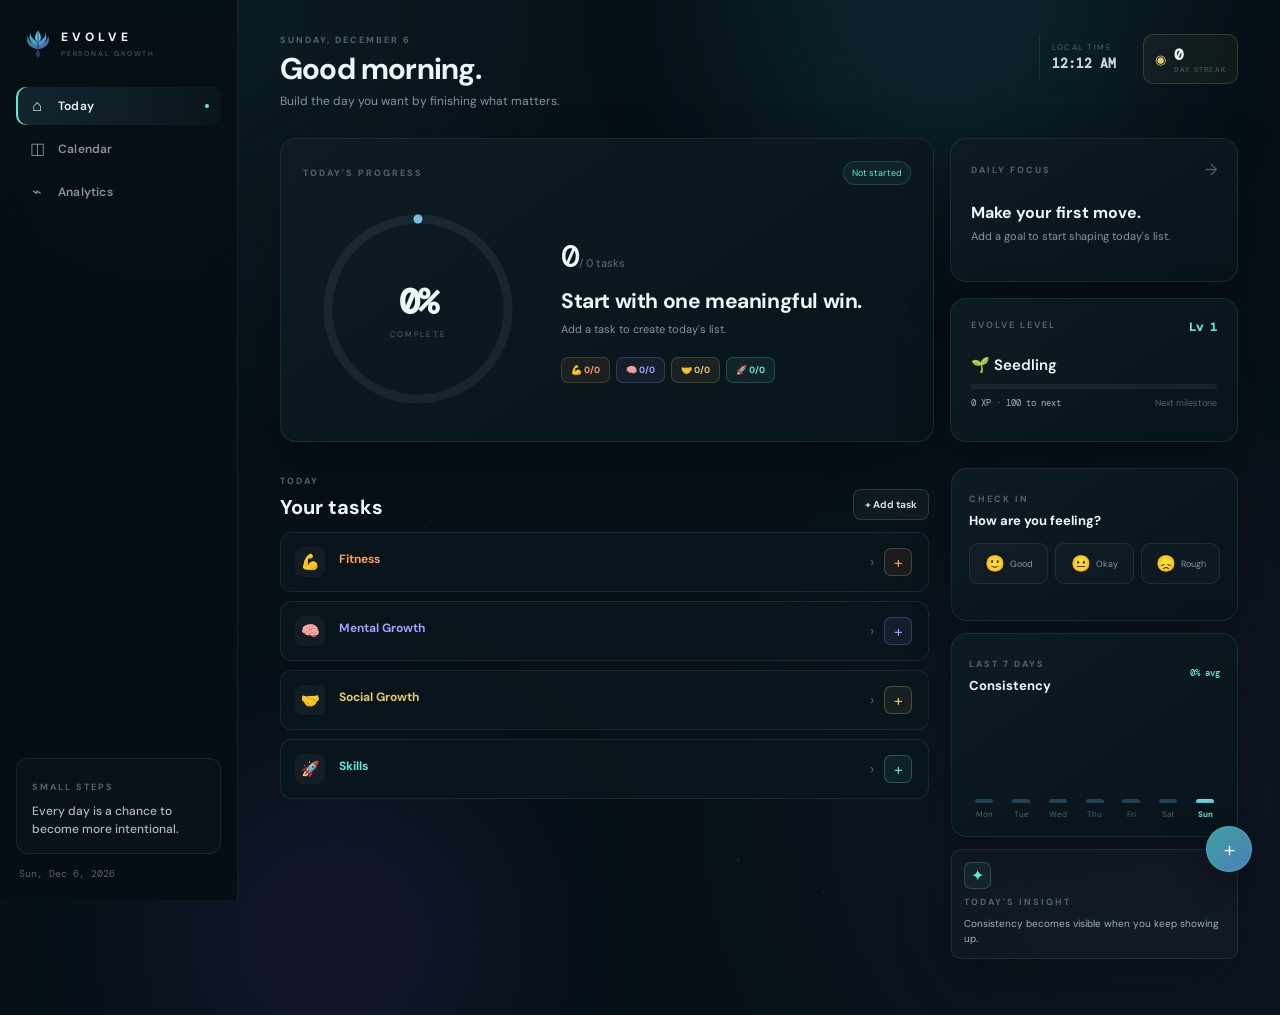
==== commit 230515d4: "Rename index-standalone.html to index.html" ====
--- a/index.html
+++ b/index.html
@@ -9,7 +9,121 @@
   <link rel="preconnect" href="https://fonts.googleapis.com">
   <link rel="preconnect" href="https://fonts.gstatic.com" crossorigin>
   <link href="https://fonts.googleapis.com/css2?family=DM+Sans:opsz,wght@9..40,400;9..40,500;9..40,600;9..40,700;9..40,800&family=DM+Mono:wght@400;500&display=swap" rel="stylesheet"/>
-  <link rel="stylesheet" href="style.css">
+  <style>
+
+:root{
+  --bg:#061016;--bg2:#09141a;--panel:#0b171e;--panel2:#0e1b23;
+  --line:rgba(174,216,228,.10);--line-strong:rgba(174,216,228,.18);
+  --text:#edf7f8;--muted:#82969e;--dim:#52656d;
+  --teal:#64e8d3;--blue:#57b9f5;--violet:#9b8afb;--amber:#e7c86e;
+  --danger:#ff7d76;--shadow:0 18px 50px rgba(0,0,0,.28);--radius:16px;
+}
+*{box-sizing:border-box;margin:0;padding:0;-webkit-tap-highlight-color:transparent}
+html{background:var(--bg);scroll-behavior:smooth}
+body{min-height:100vh;background:
+ radial-gradient(circle at 15% 0%,rgba(42,107,127,.14),transparent 28rem),
+ radial-gradient(circle at 90% 80%,rgba(86,70,145,.12),transparent 30rem),
+ var(--bg);font-family:"DM Sans",sans-serif;color:var(--text);overflow-x:hidden}
+button,input,select{font:inherit}
+button{color:inherit}
+button:focus-visible,input:focus-visible,select:focus-visible{outline:2px solid rgba(100,232,211,.75);outline-offset:2px}
+::-webkit-scrollbar{width:8px;height:8px}
+::-webkit-scrollbar-track{background:transparent}
+::-webkit-scrollbar-thumb{background:rgba(150,190,200,.12);border-radius:999px}
+#particle-canvas{position:fixed;inset:0;pointer-events:none;z-index:0;opacity:.16}
+.ambient{position:fixed;pointer-events:none;z-index:0;border-radius:50%;filter:blur(80px);opacity:.28}
+.ambient-a{width:420px;height:420px;top:-220px;right:10%;background:#17566a}
+.ambient-b{width:360px;height:360px;bottom:-220px;left:12%;background:#3c286c}
+
+#app{position:relative;z-index:1;min-height:100vh}
+.sidebar{position:fixed;left:0;top:0;bottom:0;width:238px;border-right:1px solid var(--line);background:rgba(5,14,19,.86);backdrop-filter:blur(18px);display:flex;flex-direction:column;padding:24px 16px 20px;z-index:50}
+.brand{display:flex;align-items:center;gap:11px;padding:4px 10px 28px}
+.brand-mark{width:24px;height:31px;display:grid;place-items:center}
+.brand-mark svg{width:100%;height:100%}
+.brand-mark.small{width:18px;height:23px}
+.brand-name{font-size:12px;letter-spacing:4px;font-weight:800}
+.brand-sub{font-size:7px;letter-spacing:1.8px;color:var(--dim);margin-top:4px}
+.side-nav{display:flex;flex-direction:column;gap:5px}
+.nav-btn{border:0;background:transparent;cursor:pointer;width:100%;display:flex;align-items:center;gap:12px;text-align:left;padding:11px 12px;border-radius:10px;color:var(--muted);transition:background .18s ease,color .18s ease,transform .18s ease}
+.nav-btn:hover{background:rgba(255,255,255,.035);color:#cfe0e4}
+.nav-btn.active{background:linear-gradient(90deg,rgba(76,143,167,.18),rgba(76,143,167,.05));color:var(--text);box-shadow:inset 2px 0 var(--teal)}
+.nav-icon{width:18px;text-align:center;font-size:16px;line-height:1}
+.nav-label{font-size:12px;font-weight:600;letter-spacing:.2px}
+.nav-dot{width:4px;height:4px;border-radius:50%;background:var(--teal);margin-left:auto;display:none}
+.nav-btn.active .nav-dot{display:block}
+.sidebar-footer{margin-top:auto}
+.sidebar-note{padding:15px;border:1px solid var(--line);background:rgba(255,255,255,.018);border-radius:12px}
+.note-kicker,.eyebrow{font-size:9px;letter-spacing:2px;color:var(--dim);font-weight:700;text-transform:uppercase}
+.sidebar-note strong{display:block;font-size:12px;line-height:1.5;margin-top:7px;color:#a9bbc0;font-weight:500}
+.sidebar-date{font-family:"DM Mono",monospace;color:var(--dim);font-size:10px;margin:13px 3px 0}
+
+.main{margin-left:238px;min-height:100vh;padding:34px 42px 56px;max-width:1480px}
+.mobile-topbar{display:none}
+.view{display:none}
+.view.active{display:block}
+.page-header{display:flex;justify-content:space-between;align-items:flex-start;gap:30px;margin-bottom:28px}
+.page-header h1{font-size:30px;line-height:1.15;letter-spacing:-.8px;font-weight:700;margin:6px 0 5px}
+.page-header p{color:var(--muted);font-size:12px;line-height:1.55;max-width:590px}
+.page-header.simple{align-items:center}
+.header-actions{display:flex;align-items:flex-start;gap:10px}
+.time-block{padding:8px 12px;border-left:1px solid var(--line);display:flex;flex-direction:column;gap:3px;min-width:94px}
+.time-caption{font-size:8px;letter-spacing:1.5px;color:var(--dim)}
+.time-block strong{font-family:"DM Mono",monospace;font-size:13px;color:#c7d8dc}
+.streak-badge{min-width:90px;padding:9px 11px;border:1px solid rgba(231,200,110,.18);background:rgba(231,200,110,.05);border-radius:10px;display:grid;grid-template-columns:auto 1fr;column-gap:8px;align-items:center}
+.streak-flame{grid-row:1/3;color:var(--amber);font-size:13px}.streak-badge strong{font-family:"DM Mono",monospace;font-size:16px}.streak-badge span:last-child{font-size:7px;letter-spacing:1.2px;color:var(--dim)}
+
+.panel{background:linear-gradient(145deg,rgba(13,28,36,.96),rgba(8,20,27,.96));border:1px solid var(--line);border-radius:var(--radius);box-shadow:var(--shadow)}
+.hero-grid{display:grid;grid-template-columns:minmax(0,1.7fr) minmax(260px,.75fr);gap:16px}
+.progress-panel{padding:22px}
+.panel-topline{display:flex;justify-content:space-between;align-items:center}
+.status-chip,.analytics-period,.graph-month-badge{font-size:9px;color:var(--teal);border:1px solid rgba(100,232,211,.18);background:rgba(100,232,211,.06);padding:5px 8px;border-radius:999px}
+.progress-layout{display:grid;grid-template-columns:230px 1fr;gap:28px;align-items:center;margin-top:14px}
+.ring-wrap{width:220px;height:220px;position:relative;margin:auto}
+.progress-ring{width:100%;height:100%;transform:rotate(-90deg)}
+.ring-track{fill:none;stroke:rgba(177,220,230,.07);stroke-width:9}
+.ring-value{fill:none;stroke:url(#rg);stroke-width:9;stroke-linecap:round;stroke-dasharray:0 565.5;transition:stroke-dasharray .8s cubic-bezier(.4,0,.2,1),stroke .3s}
+.ring-center{position:absolute;inset:0;display:flex;align-items:center;justify-content:center;flex-direction:column}
+.ring-center strong{font-family:"DM Mono",monospace;font-size:35px;letter-spacing:-2px}
+.ring-center span{font-size:8px;letter-spacing:1.7px;color:var(--dim);margin-top:4px}
+.progress-number{font-family:"DM Mono",monospace;font-size:32px;font-weight:500;letter-spacing:-1.5px}.progress-number small{font-family:"DM Sans",sans-serif;color:var(--dim);font-size:11px;font-weight:500;letter-spacing:0}
+.progress-copy h2{font-size:21px;letter-spacing:-.4px;margin:10px 0 6px}.progress-copy p{font-size:11px;color:var(--muted);line-height:1.6;max-width:390px}
+.cat-pills{display:flex;gap:6px;flex-wrap:wrap;margin-top:18px}
+.cat-pill{display:inline-flex;align-items:center;gap:6px;padding:6px 9px;border-radius:7px;border:1px solid;font-size:9px;font-weight:700}
+.hero-side{display:grid;grid-template-rows:1fr 1fr;gap:16px}
+.focus-card,.xp-mini{padding:20px}
+.focus-card strong{display:block;font-size:16px;margin-top:22px}.focus-card p{color:var(--muted);font-size:11px;line-height:1.5;margin-top:5px}.mini-arrow{color:var(--dim)}
+.xp-mini-top{display:flex;justify-content:space-between}.xp-mini-top strong{font-family:"DM Mono",monospace;color:var(--teal);font-size:12px}.xp-title{font-size:15px;font-weight:600;margin:20px 0 9px}.xp-bar-wrap,.xp-big-bar,.month-pct-bar{height:5px;background:rgba(255,255,255,.06);border-radius:999px;overflow:hidden}.xp-bar-fill,.xp-big-fill,.month-pct-fill{height:100%;width:0;background:linear-gradient(90deg,var(--blue),var(--teal));border-radius:inherit;transition:width .6s ease}.xp-mini-foot{display:flex;justify-content:space-between;margin-top:8px;font-size:9px;color:var(--dim)}.xp-mini-foot span:first-child{font-family:"DM Mono",monospace;color:#9bb4ba}
+
+.content-grid{display:grid;grid-template-columns:minmax(0,1.7fr) minmax(260px,.75fr);gap:22px;margin-top:26px}
+.section-heading{display:flex;justify-content:space-between;align-items:end;margin:0 0 12px}.section-heading h2{font-size:20px;margin-top:5px}.section-heading h3{font-size:13px;margin-top:5px}.section-heading.compact{align-items:center;margin-bottom:14px}
+.ghost-button,.primary-button{border:1px solid var(--line-strong);background:rgba(255,255,255,.035);color:#cfe0e4;padding:8px 11px;border-radius:8px;font-size:10px;font-weight:700;cursor:pointer;transition:background .18s,border-color .18s,transform .18s}.ghost-button:hover,.primary-button:hover{background:rgba(100,232,211,.06);border-color:rgba(100,232,211,.28)}.primary-button{background:rgba(100,232,211,.08);color:var(--teal)}
+.cats{display:flex;flex-direction:column;gap:9px}
+.cat-card{border:1px solid var(--line);border-radius:12px;background:rgba(9,23,30,.72);overflow:hidden;transition:border-color .2s,background .2s,transform .18s}
+.cat-card:hover{border-color:var(--line-strong);background:rgba(11,27,35,.9)}
+.cat-header{display:grid;grid-template-columns:34px minmax(0,1fr) auto auto 30px;align-items:center;gap:10px;padding:14px 14px;cursor:pointer}.cat-emoji{width:30px;height:30px;display:grid;place-items:center;border-radius:8px;background:rgba(255,255,255,.04);font-size:15px}.cat-info{min-width:0}.cat-name-row{display:flex;align-items:center;gap:7px;margin-bottom:6px}.cat-name{font-size:12px;font-weight:700}.cat-done-badge{font-size:7px;letter-spacing:.5px;border-radius:4px;padding:2px 5px}.cat-bar-wrap{height:3px;background:rgba(255,255,255,.05);border-radius:999px;overflow:hidden}.cat-bar{height:100%;border-radius:inherit;transition:width .5s}.cat-count{font:500 10px "DM Mono",monospace;color:var(--muted)}.cat-chevron{font-size:15px;transition:transform .25s;color:var(--dim)}.add-btn{width:28px;height:28px;border-radius:7px;display:grid;place-items:center;cursor:pointer;font-size:16px;border:1px solid;transition:transform .15s,background .15s}.add-btn:hover{transform:scale(1.04)}.goals-list{display:flex;flex-direction:column;gap:6px;padding:0 14px 14px;border-top:1px solid var(--line)}
+.goal-empty{font-size:10px;color:var(--dim);padding:12px 2px}.goal-row{display:grid;grid-template-columns:22px minmax(0,1fr) auto 24px;gap:10px;align-items:center;border:1px solid var(--line);background:rgba(255,255,255,.018);border-radius:9px;padding:9px 10px;cursor:pointer;transition:background .16s,border-color .16s,transform .16s}.goal-row:hover{background:rgba(255,255,255,.04);border-color:var(--line-strong)}.goal-row.just-checked{animation:taskPulse .35s ease}.checkbox{width:20px;height:20px;border-radius:6px;border:1px solid;display:grid;place-items:center;font-size:11px}.check-icon{color:#051116;font-weight:900}.goal-text{font-size:11px;line-height:1.35;overflow-wrap:anywhere}.priority-dot{width:6px;height:6px;border-radius:50%}.del-btn,.edit-btn{border:0;background:transparent;color:var(--dim);cursor:pointer;padding:4px;font-size:12px}.del-btn:hover,.edit-btn:hover{color:#dbe8ea}.task-meta{display:flex;align-items:center;gap:7px;color:var(--dim);font-size:8px}
+
+.secondary-column{display:flex;flex-direction:column;gap:12px}.mood-panel,.week-card,.insight-card{padding:17px}.mood-options{display:flex;gap:7px}.mood-btn{flex:1;border:1px solid var(--line);background:rgba(255,255,255,.02);border-radius:9px;padding:9px 6px;display:flex;align-items:center;justify-content:center;gap:5px;cursor:pointer;color:var(--muted);transition:.18s}.mood-btn span{font-size:16px}.mood-btn small{font-size:9px}.mood-btn:hover,.mood-btn.selected{border-color:rgba(100,232,211,.32);background:rgba(100,232,211,.06);color:var(--text)}.mood-set-label{font-size:9px;color:var(--dim);margin-top:8px;min-height:11px}.graph-wrap{height:105px;display:flex;align-items:flex-end;gap:7px}.compact-graph{height:95px}.graph-bar-wrap{flex:1;height:100%;display:flex;flex-direction:column;justify-content:flex-end;align-items:center}.graph-bar-pct{font:500 7px "DM Mono",monospace;color:var(--dim);min-height:10px}.graph-bar{width:100%;max-width:18px;min-height:3px;border-radius:4px 4px 2px 2px;background:rgba(87,185,245,.28);transition:height .4s ease}.graph-days{display:grid;grid-template-columns:repeat(7,1fr);gap:7px;margin-top:6px}.graph-day-lbl{text-align:center;color:var(--dim);font-size:8px}.trend-label{font:500 9px "DM Mono",monospace;color:var(--teal)}.insight-card{display:flex;gap:12px;align-items:flex-start}.insight-icon{width:27px;height:27px;border:1px solid rgba(100,232,211,.22);background:rgba(100,232,211,.06);border-radius:7px;display:grid;place-items:center;color:var(--teal);flex:0 0 auto}.insight-card p{font-size:10px;color:#9eb1b7;line-height:1.5;margin-top:6px}
+
+.calendar-layout{display:grid;grid-template-columns:minmax(0,1.35fr) minmax(300px,.65fr);gap:18px}.calendar-panel{padding:20px}.month-nav{display:grid;grid-template-columns:40px 1fr 40px;align-items:center;gap:10px;margin-bottom:20px}.month-nav>div{text-align:center}.month-name{display:block;font-size:16px;margin-top:4px}.month-arrow{width:36px;height:36px;border:1px solid var(--line);background:rgba(255,255,255,.025);border-radius:8px;color:#b8cbd0;cursor:pointer;font-size:20px}.day-labels,.cal-grid{display:grid;grid-template-columns:repeat(7,1fr);gap:6px}.day-label{text-align:center;font-size:8px;color:var(--dim);letter-spacing:1px}.cal-grid{margin-top:7px}.cal-day{aspect-ratio:1;border:1px solid var(--line);border-radius:9px;display:flex;flex-direction:column;align-items:center;justify-content:center;cursor:pointer;transition:transform .16s,border-color .16s,background .16s;min-height:44px}.cal-day:hover{transform:translateY(-1px);border-color:var(--line-strong)}.cal-day.today{box-shadow:inset 0 0 0 1px var(--teal)}.cal-day-num{font:500 11px "DM Mono",monospace}.cal-score{font:700 7px "DM Mono",monospace;color:var(--teal);margin-top:3px}.legend{display:flex;gap:5px;align-items:center;margin-top:14px;color:var(--dim);font-size:7px;letter-spacing:1px}.legend-box{width:13px;height:13px;border-radius:4px;border:1px solid var(--line)}.level-1{background:rgba(100,232,211,.10)}.level-2{background:rgba(100,232,211,.25)}.level-3{background:rgba(100,232,211,.45)}.level-4{background:rgba(100,232,211,.7)}
+.calendar-side{display:flex;flex-direction:column;gap:12px}.month-summary{padding:20px}.month-pct-num{font:500 42px "DM Mono",monospace;letter-spacing:-2px;margin:13px 0 3px}.month-summary p{font-size:10px;line-height:1.5;color:var(--muted);margin-bottom:14px}.task-month-panel{padding:18px}.task-month-header{font-size:12px;font-weight:700;margin-bottom:10px}.task-month-cat-card{border:1px solid;border-radius:10px;padding:11px;margin-top:8px}.task-month-cat-header{display:flex;align-items:center;gap:9px;cursor:pointer}.task-month-emoji{font-size:15px}.task-month-cat-name{font-size:11px;font-weight:700}.task-month-cat-sub{font-size:8px;color:var(--dim);margin-top:2px}.task-month-pct{font:500 11px "DM Mono",monospace;margin-left:auto}.task-month-bar-track,.task-goal-bar-track{height:4px;background:rgba(255,255,255,.05);border-radius:99px;overflow:hidden;margin-top:9px}.task-month-bar-fill,.task-goal-bar-fill{height:100%;border-radius:inherit}.task-cat-goals{display:flex;flex-direction:column;gap:7px;padding-top:10px}.task-goal-row{display:grid;grid-template-columns:minmax(0,1fr) auto;gap:8px;position:relative;padding:8px 0;border-top:1px solid rgba(255,255,255,.045)}.task-goal-left{display:flex;gap:7px;align-items:center;min-width:0}.task-goal-dot{width:5px;height:5px;border-radius:50%;flex:0 0 auto}.task-goal-text{font-size:9px;color:#aebec2;overflow-wrap:anywhere}.task-goal-right{display:flex;gap:7px;font:500 8px "DM Mono",monospace}.task-goal-bar-track{grid-column:1/-1;margin-top:0}.cat-bars{display:none}
+
+.stats-wrap{display:flex;flex-direction:column;gap:16px}.kpi-row{display:grid;grid-template-columns:repeat(4,1fr);gap:10px}.kpi-box{padding:16px;display:grid;grid-template-columns:auto 1fr;grid-template-rows:auto auto;column-gap:10px;align-items:center}.kpi-icon{grid-row:1/3;color:var(--teal);font-size:16px}.kpi-num{font:500 21px "DM Mono",monospace}.kpi-lbl{font-size:8px;color:var(--dim);margin-top:2px}.analytics-grid{display:grid;grid-template-columns:1.35fr .65fr;gap:16px}.graph-card{padding:20px}.graph-title-row{display:flex;justify-content:space-between;align-items:center}.graph-title-row h3{font-size:14px;margin-top:5px}.monthly-line-wrap{height:180px;margin-top:15px}.monthly-line-wrap canvas{width:100%;height:100%}.monthly-line-footer{display:flex;justify-content:space-between;font-size:9px;color:var(--dim)}.insight-panel{padding:18px}.insight-row{display:grid;grid-template-columns:1fr 1fr;gap:8px}.insight-card{padding:12px;background:rgba(255,255,255,.018);border:1px solid var(--line);border-radius:9px;display:block}.insight-label{font-size:8px;letter-spacing:.8px;text-transform:uppercase;color:var(--dim)}.insight-val{display:block;font-size:11px;margin-top:9px}.mood-history-card{margin-top:14px;padding-top:14px;border-top:1px solid var(--line)}.mood-history-row{display:grid;grid-template-columns:repeat(7,1fr);gap:6px;margin-top:10px}.mood-history-item{text-align:center}.mood-history-emoji{height:29px;display:grid;place-items:center;border:1px solid var(--line);border-radius:7px;background:rgba(255,255,255,.018);font-size:14px}.mood-history-day{font-size:7px;color:var(--dim);margin-top:4px}.analytics-bottom{display:grid;grid-template-columns:1.25fr .75fr;gap:16px}.category-panel,.xp-card{padding:18px}.cat-stat-section-label{font-size:12px;font-weight:700;margin-bottom:10px}.cat-stat-card{padding:12px;border:1px solid;border-radius:10px;margin-top:8px}.cat-stat-header{display:flex;align-items:center;gap:9px}.cat-stat-emoji{font-size:15px}.cat-stat-name{font-size:10px;font-weight:700}.cat-stat-sub{font-size:8px;color:var(--dim);margin-top:2px}.cat-stat-rate-badge{font:500 9px "DM Mono",monospace;padding:4px 6px;border-radius:6px}.cat-stat-bar-track{height:4px;background:rgba(255,255,255,.05);border-radius:99px;overflow:hidden;margin-top:10px}.cat-stat-bar-fill{height:100%;border-radius:inherit}.cat-stat-2col{display:grid;grid-template-columns:1fr 1fr;margin-top:10px}.cat-stat-cell+.cat-stat-cell{border-left:1px solid var(--line);padding-left:10px}.cat-stat-val{font:500 12px "DM Mono",monospace}.cat-stat-lbl{font-size:7px;color:var(--dim);margin-top:2px}.xp-progress-row{display:flex;gap:13px;align-items:center}.xp-level-big{font:500 18px "DM Mono",monospace;color:var(--teal)}.xp-progress-wrap{flex:1}.xp-title-big{font-size:11px;font-weight:700;margin-bottom:7px}.xp-big-bar{height:6px}.xp-sub{font:500 8px "DM Mono",monospace;color:var(--dim);margin-top:6px}.badges-row{display:flex;flex-wrap:wrap;gap:6px;margin-top:16px}.badge-chip{font-size:8px;padding:6px 8px;border:1px solid var(--line);border-radius:7px;color:var(--dim)}.badge-chip.earned{color:#dcebec;border-color:rgba(100,232,211,.22);background:rgba(100,232,211,.05)}
+
+.fab{position:fixed;right:28px;bottom:28px;width:46px;height:46px;border-radius:50%;border:1px solid rgba(100,232,211,.3);background:linear-gradient(135deg,#3c9f9b,#4c7fbd);box-shadow:0 12px 30px rgba(0,0,0,.3);display:grid;place-items:center;z-index:120;cursor:pointer;transition:transform .18s,box-shadow .18s}.fab:hover{transform:translateY(-2px);box-shadow:0 15px 35px rgba(39,118,132,.28)}.fab-icon{font-size:22px;font-weight:300}.fab.open .fab-icon{transform:rotate(45deg)}
+.fab-menu{position:fixed;right:28px;bottom:84px;z-index:119;display:none}.fab-menu.open{display:block}.fab-menu-inner{display:flex;flex-direction:column;gap:7px;align-items:flex-end}.fab-item{display:flex;align-items:center;gap:7px;cursor:pointer}.fab-item-label{font-size:9px;background:#0b171e;border:1px solid var(--line);padding:6px 8px;border-radius:7px}.fab-item-dot{width:34px;height:34px;border-radius:9px;display:grid;place-items:center;border:1px solid;font-size:15px}
+
+.modal-bg,.day-modal-bg{position:fixed;inset:0;background:rgba(1,7,10,.72);backdrop-filter:blur(10px);z-index:200;display:none;align-items:flex-end;justify-content:center}.modal-bg.open,.day-modal-bg.open{display:flex}.modal-sheet,.day-modal-sheet{width:min(520px,calc(100% - 24px));background:#0b171e;border:1px solid var(--line-strong);border-radius:16px 16px 0 0;padding:18px 20px 24px;box-shadow:0 -20px 80px rgba(0,0,0,.42);animation:sheetIn .25s ease}.modal-handle,.day-modal-drag-handle{width:34px;height:3px;background:rgba(255,255,255,.12);border-radius:99px;margin:0 auto 16px}.modal-cat-row,.day-modal-header{display:flex;align-items:center;gap:10px;margin-bottom:18px}.modal-cat-emoji{font-size:20px}.modal-label{font-size:8px;letter-spacing:1.6px;color:var(--dim)}.modal-cat-name{font-size:14px;font-weight:700;margin-top:3px}.modal-close,.day-modal-close{margin-left:auto;border:0;background:rgba(255,255,255,.04);color:var(--muted);width:30px;height:30px;border-radius:7px;cursor:pointer;font-size:18px}.form-grid{display:grid;grid-template-columns:1fr 1fr;gap:11px}.field{display:flex;flex-direction:column;gap:6px}.field span{font-size:8px;letter-spacing:1px;text-transform:uppercase;color:var(--dim)}.field-full{grid-column:1/-1}.modal-input,.modal-select{width:100%;background:#08141b;border:1px solid var(--line);border-radius:8px;color:var(--text);padding:10px 11px;font-size:11px;outline:none}.modal-input:focus,.modal-select:focus{border-color:rgba(100,232,211,.38)}.modal-add-btn{width:100%;border:1px solid rgba(100,232,211,.2);background:rgba(100,232,211,.1);color:var(--teal);border-radius:8px;padding:11px;margin-top:14px;font-size:10px;font-weight:800;cursor:pointer}.day-modal-sheet{padding:18px 20px 26px}.day-modal-date{font-size:15px;font-weight:700;margin-top:4px}.day-modal-goals{display:flex;flex-direction:column;gap:7px}.day-goal-item{display:flex;align-items:center;gap:9px;padding:10px;border:1px solid;border-radius:8px}.day-goal-dot{width:7px;height:7px;border-radius:50%;flex:0 0 auto}.day-goal-text{font-size:10px;flex:1}.day-goal-done{text-decoration:line-through;color:var(--dim)}
+
+.levelup-toast{position:fixed;left:50%;top:20px;transform:translate(-50%,-150%);z-index:300;opacity:0;pointer-events:none;transition:transform .35s ease,opacity .35s ease}.levelup-toast.show{transform:translate(-50%,0);opacity:1}.levelup-inner{display:flex;align-items:center;gap:10px;padding:11px 14px;border:1px solid rgba(100,232,211,.25);background:#0b1b20;border-radius:10px;box-shadow:var(--shadow)}.levelup-icon{width:28px;height:28px;border-radius:7px;display:grid;place-items:center;background:rgba(100,232,211,.1);color:var(--teal)}.levelup-title{font-size:11px;font-weight:800}.levelup-sub{font-size:9px;color:var(--muted);margin-top:2px}
+
+.mobile-nav{display:none}
+@keyframes taskPulse{50%{transform:scale(.985);background:rgba(100,232,211,.10)}}@keyframes sheetIn{from{opacity:0;transform:translateY(12px)}to{opacity:1;transform:none}}
+@media (max-width:1050px){.sidebar{width:200px}.main{margin-left:200px;padding:28px}.hero-grid,.content-grid{grid-template-columns:1fr}.hero-side{grid-template-columns:1fr 1fr;grid-template-rows:1fr}.secondary-column{display:grid;grid-template-columns:1fr 1fr}.insight-card{grid-column:1/-1}.analytics-grid,.analytics-bottom,.calendar-layout{grid-template-columns:1fr}.calendar-side{display:grid;grid-template-columns:.7fr 1.3fr}.kpi-row{grid-template-columns:repeat(2,1fr)}}
+@media (max-width:720px){.sidebar{display:none}.main{margin-left:0;padding:72px 14px 88px}.mobile-topbar{display:flex;position:fixed;top:0;left:0;right:0;height:58px;z-index:100;background:rgba(5,14,19,.9);backdrop-filter:blur(18px);border-bottom:1px solid var(--line);align-items:center;justify-content:space-between;padding:0 14px}.brand-compact{display:flex;align-items:center;gap:7px;font-size:10px;letter-spacing:3px;font-weight:800}.mobile-actions{display:flex;align-items:center;gap:10px}.mobile-actions>span{font:500 10px "DM Mono",monospace;color:var(--muted)}.icon-button{width:32px;height:32px;border:1px solid var(--line);background:rgba(255,255,255,.035);border-radius:8px;cursor:pointer}.page-header{gap:15px;margin-bottom:18px}.page-header h1{font-size:25px}.page-header p{font-size:10px}.header-actions{display:none}.progress-panel{padding:16px}.progress-layout{grid-template-columns:150px 1fr;gap:15px}.ring-wrap{width:150px;height:150px}.ring-center strong{font-size:25px}.progress-number{font-size:23px}.progress-copy h2{font-size:15px}.progress-copy p{font-size:9px}.hero-side{grid-template-columns:1fr 1fr;gap:8px}.focus-card,.xp-mini{padding:13px}.focus-card strong{font-size:12px;margin-top:15px}.focus-card p,.xp-mini-foot{font-size:8px}.content-grid{margin-top:18px}.secondary-column{display:flex}.fab{right:16px;bottom:74px}.fab-menu{right:16px;bottom:128px}.mobile-nav{position:fixed;left:0;right:0;bottom:0;height:64px;background:rgba(5,14,19,.94);backdrop-filter:blur(16px);border-top:1px solid var(--line);display:flex;z-index:110;justify-content:space-around;padding:6px 8px}.mobile-nav .nav-btn{width:33%;justify-content:center;flex-direction:column;gap:3px;text-align:center;padding:5px}.mobile-nav .nav-label{font-size:7px;letter-spacing:1px;text-transform:uppercase}.mobile-nav .nav-icon{font-size:16px}.mobile-nav .nav-dot{display:none!important}.calendar-side{display:flex}.cal-day{min-height:39px}.day-label{font-size:7px}.kpi-row{grid-template-columns:1fr 1fr}.kpi-box{padding:12px}.analytics-grid,.analytics-bottom{gap:10px}.monthly-line-wrap{height:150px}.form-grid{grid-template-columns:1fr}.field-full{grid-column:auto}.modal-sheet,.day-modal-sheet{width:100%}}
+@media (max-width:430px){.main{padding-left:10px;padding-right:10px}.page-header h1{font-size:23px}.hero-side{grid-template-columns:1fr}.progress-layout{grid-template-columns:1fr;text-align:center}.ring-wrap{margin:0 auto}.progress-copy p{max-width:none}.cat-pills{justify-content:center}.cat-header{grid-template-columns:30px minmax(0,1fr) auto 28px}.cat-count{display:none}.cat-chevron{display:none}.secondary-column{gap:8px}.analytics-grid{display:flex;flex-direction:column}.kpi-row{gap:7px}.kpi-num{font-size:18px}}
+
+</style>
 </head>
 <body>
   <canvas id="particle-canvas" aria-hidden="true"></canvas>
@@ -238,6 +352,406 @@
     <div class="levelup-toast" id="levelup-toast"><div class="levelup-inner"><div class="levelup-icon">✦</div><div class="levelup-text"><div class="levelup-title" id="levelup-title">Nice work</div><div class="levelup-sub" id="levelup-sub"></div></div></div></div>
   </div>
 
-  <script src="script.js"></script>
+  <script>
+
+/* EVOLVE — focused product layer
+   Persistent local state, safe migration, meaningful completion math,
+   editable tasks, responsive views and lightweight analytics. */
+const SOUNDS = {
+  advancement:new Audio('sounds/ADVANCEMENT_MADE_.mp3'),
+  finish:new Audio('sounds/Finish_Tasks.mp3'),
+  check:new Audio('sounds/Check.mp3'),
+  click:new Audio('sounds/Click.mp3'),
+  uiPop:new Audio('sounds/UI_POP.mp3'),
+  uiSwipe:new Audio('sounds/UI_SWIPE.mp3')
+};
+Object.values(SOUNDS).forEach(a=>a.volume=.55);
+function playSound(name){const s=SOUNDS[name];if(!s)return;s.currentTime=0;s.play().catch(()=>{});}
+
+const CATS=[
+  {id:"fitness",label:"Fitness",emoji:"💪",color:"#FF9A62",bg:"rgba(255,154,98,.07)"},
+  {id:"mental",label:"Mental Growth",emoji:"🧠",color:"#A99BFF",bg:"rgba(169,155,255,.07)"},
+  {id:"social",label:"Social Growth",emoji:"🤝",color:"#E7C86E",bg:"rgba(231,200,110,.07)"},
+  {id:"skills",label:"Skills",emoji:"🚀",color:"#64E8D3",bg:"rgba(100,232,211,.07)"}
+];
+const MONTHS=["January","February","March","April","May","June","July","August","September","October","November","December"];
+const DAY_NAMES=["Sun","Mon","Tue","Wed","Thu","Fri","Sat"];
+const QUOTES=["Small steps, clear direction.","Progress becomes visible through consistency.","Make the next useful move.","Build the day you want.","Consistency beats intensity.","Show up with intention.","One meaningful win at a time."];
+const MOOD_LABELS={good:"Feeling good",meh:"Feeling okay",bad:"Feeling rough"};
+const MOOD_EMOJI={good:"🙂",meh:"😐",bad:"😞","":"·"};
+const PRIORITY={low:{label:"Low",color:"#6f858d"},medium:{label:"Medium",color:"#E7C86E"},high:{label:"High",color:"#FF7D76"}};
+const LEVELS=[
+ {min:0,max:99,title:"Seedling",icon:"🌱"},
+ {min:100,max:249,title:"Grinder",icon:"⚡"},
+ {min:250,max:499,title:"Warrior",icon:"⚔️"},
+ {min:500,max:999,title:"Champion",icon:"🏆"},
+ {min:1000,max:1999,title:"Legend",icon:"🌟"},
+ {min:2000,max:9999,title:"Transcendent",icon:"🔮"}
+];
+const BADGES=[
+ {id:"first_goal",label:"First completion",icon:"✓",desc:"Complete your first task"},
+ {id:"streak3",label:"3-day streak",icon:"◉",desc:"Keep a three-day streak"},
+ {id:"streak7",label:"7-day streak",icon:"◌",desc:"Keep a seven-day streak"},
+ {id:"streak30",label:"30-day streak",icon:"✦",desc:"Keep a thirty-day streak"},
+ {id:"all_cats",label:"All-rounder",icon:"◆",desc:"Complete a task in every category today"},
+ {id:"perfect_day",label:"Perfect day",icon:"★",desc:"Complete every active task today"},
+ {id:"century",label:"100 completions",icon:"100",desc:"Reach one hundred completions"}
+];
+
+const today=new Date();
+const dayKey=(d)=>`${d.getFullYear()}-${d.getMonth()}-${d.getDate()}`;
+const dateAt=(y,m,d)=>new Date(y,m,d);
+const todayKey=dayKey(today);
+const todayTime=dateAt(today.getFullYear(),today.getMonth(),today.getDate()).getTime();
+const $=id=>document.getElementById(id);
+const escapeHTML=str=>String(str??"").replace(/[&<>'"]/g,t=>({"&":"&amp;","<":"&lt;",">":"&gt;","'":"&#39;",'"':"&quot;"}[t]));
+function parseDateKey(key){const [y,m,d]=key.split("-").map(Number);return new Date(y,m,d);}
+function formatDateInput(d){const y=d.getFullYear(),m=String(d.getMonth()+1).padStart(2,"0"),day=String(d.getDate()).padStart(2,"0");return `${y}-${m}-${day}`;}
+function toDayStart(v){const d=new Date(v);return dateAt(d.getFullYear(),d.getMonth(),d.getDate()).getTime();}
+function activeOnDate(task,y,m,d){
+  const t=dateAt(y,m,d).getTime();
+  return task.createdAt<=t && (!task.deletedAt || task.deletedAt>t);
+}
+
+let state={
+ tasks:[],completions:{},expanded:null,activeModal:null,editingTaskId:null,
+ calMonth:today.getMonth(),calYear:today.getFullYear(),xp:0,badges:[],moodLog:{},fabOpen:false
+};
+
+function normalizeState(raw){
+  const next={...state,...raw};
+  next.tasks=Array.isArray(next.tasks)?next.tasks:[];
+  next.completions=next.completions&&typeof next.completions==="object"?next.completions:{};
+  next.moodLog=next.moodLog&&typeof next.moodLog==="object"?next.moodLog:{};
+  next.badges=Array.isArray(next.badges)?next.badges:[];
+  next.xp=Number.isFinite(Number(next.xp))?Number(next.xp):0;
+  next.tasks=next.tasks.map(t=>({
+    id:String(t.id),
+    catId:CATS.some(c=>c.id===t.catId)?t.catId:"mental",
+    text:decodeStoredText(t.text),
+    createdAt:Number(t.createdAt)||todayTime,
+    deletedAt:t.deletedAt?Number(t.deletedAt):null,
+    priority:PRIORITY[t.priority]?t.priority:"medium"
+  }));
+  return next;
+}
+function decodeStoredText(text){
+  const s=String(text??"");
+  if(!/[&][a-zA-Z#0-9]+;/.test(s))return s;
+  const el=document.createElement("textarea");el.innerHTML=s;return el.value;
+}
+try{
+  const raw=localStorage.getItem("evolveAppData");
+  if(raw){
+    const parsed=JSON.parse(raw);
+    if(parsed.goals&&!parsed.tasks){
+      const migrated={...parsed,tasks:[],completions:{},moodLog:parsed.moodLog||{}};
+      CATS.forEach(cat=>{
+        (parsed.goals[cat.id]||[]).forEach(g=>{
+          const id=String(g.id);
+          migrated.tasks.push({id,catId:cat.id,text:g.text,createdAt:todayTime,deletedAt:null,priority:"medium"});
+          if(parsed.done?.[`${cat.id}-${g.id}`]){
+            migrated.completions[todayKey]??={};
+            migrated.completions[todayKey][id]=true;
+          }
+        });
+      });
+      delete migrated.goals;delete migrated.done;delete migrated.monthData;
+      state=normalizeState(migrated);
+    }else state=normalizeState(parsed);
+  }
+}catch(e){console.warn("EVOLVE state load failed",e);}
+function saveData(){try{localStorage.setItem("evolveAppData",JSON.stringify(state));}catch(e){console.warn("EVOLVE state save failed",e);}}
+
+function getTasksForDate(y,m,d){return state.tasks.filter(t=>activeOnDate(t,y,m,d));}
+function getActiveTasksToday(){return getTasksForDate(today.getFullYear(),today.getMonth(),today.getDate());}
+function getDayScore(y,m,d){
+  const comps=state.completions[`${y}-${m}-${d}`]||{};
+  return getTasksForDate(y,m,d).filter(t=>comps[t.id]).length;
+}
+function getDayPct(y,m,d){
+  const tasks=getTasksForDate(y,m,d);if(!tasks.length)return 0;
+  const comps=state.completions[`${y}-${m}-${d}`]||{};
+  return Math.round(tasks.filter(t=>comps[t.id]).length/tasks.length*100);
+}
+
+/* Denominator is task-days actually possible on each date.
+   A task created mid-month contributes only from its start date; a deleted task
+   contributes only while active. */
+function calcMonthStats(y,m){
+  const days=new Date(y,m+1,0).getDate();
+  const stats={total:{done:0,possible:0,pct:0},cat:{},task:{}};
+  CATS.forEach(c=>stats.cat[c.id]={done:0,possible:0,pct:0});
+  for(let d=1;d<=days;d++){
+    const tasks=getTasksForDate(y,m,d),comps=state.completions[`${y}-${m}-${d}`]||{};
+    tasks.forEach(t=>{
+      stats.total.possible++;stats.cat[t.catId].possible++;
+      if(!stats.task[t.id])stats.task[t.id]={done:0,possible:0,text:t.text,catId:t.catId};
+      stats.task[t.id].possible++;
+      if(comps[t.id]){stats.total.done++;stats.cat[t.catId].done++;stats.task[t.id].done++;}
+    });
+  }
+  stats.total.pct=stats.total.possible?Math.round(stats.total.done/stats.total.possible*100):0;
+  Object.values(stats.cat).forEach(c=>c.pct=c.possible?Math.round(c.done/c.possible*100):0);
+  Object.values(stats.task).forEach(t=>t.pct=t.possible?Math.round(t.done/t.possible*100):0);
+  return stats;
+}
+function getAllTimeCompleted(){return Object.values(state.completions).reduce((sum,day)=>sum+Object.values(day||{}).filter(Boolean).length,0);}
+function getAllTimeCat(catId){
+  const ids=new Set(state.tasks.filter(t=>t.catId===catId).map(t=>t.id));
+  return Object.values(state.completions).reduce((sum,day)=>sum+Object.keys(day||{}).filter(id=>ids.has(id)&&day[id]).length,0);
+}
+function calcStreak(){
+  let streak=0,d=new Date(today);
+  for(let i=0;i<366;i++){
+    const tasks=getTasksForDate(d.getFullYear(),d.getMonth(),d.getDate());
+    const comps=state.completions[dayKey(d)]||{};
+    if(tasks.length&&tasks.every(t=>comps[t.id])){streak++;d.setDate(d.getDate()-1);}
+    else break;
+  }
+  return streak;
+}
+function calcCatStreak(catId){
+  let streak=0,d=new Date(today);
+  for(let i=0;i<366;i++){
+    const tasks=getTasksForDate(d.getFullYear(),d.getMonth(),d.getDate()).filter(t=>t.catId===catId);
+    const comps=state.completions[dayKey(d)]||{};
+    if(tasks.length&&tasks.every(t=>comps[t.id])){streak++;d.setDate(d.getDate()-1);}else break;
+  }
+  return streak;
+}
+
+function getLevelData(xp){
+  for(let i=LEVELS.length-1;i>=0;i--)if(xp>=LEVELS[i].min)return{level:i+1,...LEVELS[i]};
+  return{level:1,...LEVELS[0]};
+}
+function getXPProgress(xp){
+  const l=getLevelData(xp);return l.level>=LEVELS.length?100:Math.round((xp-l.min)/(l.max-l.min+1)*100);
+}
+function getXPToNext(xp){const l=getLevelData(xp);return l.level>=LEVELS.length?0:l.max+1-xp;}
+function addXP(amount){
+  const before=getLevelData(state.xp).level;state.xp=Math.max(0,state.xp+amount);
+  const after=getLevelData(state.xp);if(after.level>before)showLevelUpToast(after);
+  renderXP();saveData();
+}
+function renderXP(){
+  const l=getLevelData(state.xp),pct=getXPProgress(state.xp),next=getXPToNext(state.xp);
+  $("xp-level").textContent=`Lv ${l.level}`;$("xp-title").textContent=`${l.icon} ${l.title}`;$("xp-bar-fill").style.width=`${pct}%`;
+  $("xp-mini-sub").textContent=next?`${state.xp} XP · ${next} to next`:`${state.xp} XP · MAX`;
+  $("xp-level-big").textContent=`Lv ${l.level}`;$("xp-title-big").textContent=`${l.icon} ${l.title}`;$("xp-big-fill").style.width=`${pct}%`;
+  $("xp-sub").textContent=next?`${state.xp} XP · ${next} to next level`:`${state.xp} XP · Max level`;
+}
+function showLevelUpToast(l){$("levelup-title").textContent=`Level ${l.level}`;$("levelup-sub").textContent=`${l.icon} ${l.title} unlocked`;$("levelup-toast").classList.add("show");playSound("advancement");setTimeout(()=>$("levelup-toast").classList.remove("show"),3200);}
+
+function checkBadges(){
+  const active=getActiveTasksToday(),comps=state.completions[todayKey]||{},done=active.filter(t=>comps[t.id]).length;
+  const allCats=CATS.every(c=>active.some(t=>t.catId===c.id)&&active.filter(t=>t.catId===c.id).every(t=>comps[t.id]));
+  const checks=[
+    ["first_goal",done>=1],["streak3",calcStreak()>=3],["streak7",calcStreak()>=7],["streak30",calcStreak()>=30],
+    ["all_cats",allCats],["perfect_day",active.length>0&&done===active.length],["century",getAllTimeCompleted()>=100]
+  ];
+  checks.forEach(([id,cond])=>{if(cond&&!state.badges.includes(id)){state.badges.push(id);const b=BADGES.find(x=>x.id===id);if(b)showBadgeToast(b);}});
+  renderBadges();saveData();
+}
+function showBadgeToast(b){$("levelup-title").textContent=`${b.label}`;$("levelup-sub").textContent=b.desc;$("levelup-toast").classList.add("show");playSound("advancement");setTimeout(()=>$("levelup-toast").classList.remove("show"),3200);}
+function renderBadges(){$("badges-row").innerHTML=BADGES.map(b=>`<span class="badge-chip ${(state.badges||[]).includes(b.id)?"earned":""}">${b.icon} ${b.label}</span>`).join("");}
+
+function setMood(mood){
+  state.moodLog[todayKey]=mood;
+  document.querySelectorAll(".mood-btn").forEach(b=>b.classList.toggle("selected",b.dataset.mood===mood));
+  $("mood-set-label").textContent=MOOD_LABELS[mood]||"";saveData();renderMoodHistory();
+}
+function loadMoodUI(){
+  const mood=state.moodLog[todayKey]||"";
+  document.querySelectorAll(".mood-btn").forEach(b=>b.classList.toggle("selected",b.dataset.mood===mood));
+  $("mood-set-label").textContent=MOOD_LABELS[mood]||"";
+}
+function renderMoodHistory(){
+  $("mood-history-row").innerHTML=Array.from({length:7},(_,i)=>{
+    const d=new Date(today);d.setDate(d.getDate()-(6-i));const mood=state.moodLog[dayKey(d)]||"";
+    return `<div class="mood-history-item"><div class="mood-history-emoji">${MOOD_EMOJI[mood]}</div><div class="mood-history-day">${DAY_NAMES[d.getDay()]}</div></div>`;
+  }).join("");
+}
+
+function renderProgressGraph(){
+  const data=Array.from({length:7},(_,i)=>{const d=new Date(today);d.setDate(d.getDate()-(6-i));return{d,pct:getDayPct(d.getFullYear(),d.getMonth(),d.getDate()),today:i===6};});
+  const avg=Math.round(data.reduce((a,x)=>a+x.pct,0)/data.length);
+  $("progress-graph").innerHTML=data.map(x=>`<div class="graph-bar-wrap"><div class="graph-bar-pct">${x.pct?x.pct+"%":""}</div><div class="graph-bar" style="height:${Math.max(4,x.pct)}%;background:${x.today?"linear-gradient(180deg,#64E8D3,#57B9F5)":"rgba(87,185,245,.28)"}"></div></div>`).join("");
+  $("graph-days").innerHTML=data.map(x=>`<div class="graph-day-lbl" style="${x.today?"color:#64E8D3;font-weight:700":""}">${DAY_NAMES[x.d.getDay()]}</div>`).join("");
+  $("week-trend").textContent=`${avg}% avg`;
+}
+function renderMonthlyLineGraph(){
+  const canvas=$("monthly-line-chart"),ctx=canvas.getContext("2d");const rect=canvas.getBoundingClientRect();
+  const w=Math.max(320,Math.floor(rect.width||600)),h=150,dpr=window.devicePixelRatio||1;
+  canvas.width=w*dpr;canvas.height=h*dpr;ctx.setTransform(dpr,0,0,dpr,0,0);ctx.clearRect(0,0,w,h);
+  const days=new Date(state.calYear,state.calMonth+1,0).getDate();
+  const points=Array.from({length:days},(_,i)=>getDayPct(state.calYear,state.calMonth,i+1));
+  const pad={l:8,r:8,t:15,b:22};const cw=w-pad.l-pad.r,ch=h-pad.t-pad.b;
+  ctx.strokeStyle="rgba(174,216,228,.08)";ctx.lineWidth=1;
+  [0,50,100].forEach(v=>{const y=pad.t+ch-(v/100)*ch;ctx.beginPath();ctx.moveTo(pad.l,y);ctx.lineTo(w-pad.r,y);ctx.stroke();});
+  const pts=points.map((v,i)=>[pad.l+(days===1?cw/2:i/(days-1)*cw),pad.t+ch-(v/100)*ch]);
+  if(pts.length){
+    const grad=ctx.createLinearGradient(0,pad.t,0,h);grad.addColorStop(0,"rgba(100,232,211,.22)");grad.addColorStop(1,"rgba(100,232,211,0)");
+    ctx.beginPath();pts.forEach((p,i)=>i?ctx.lineTo(p[0],p[1]):ctx.moveTo(p[0],p[1]));ctx.lineTo(pts.at(-1)[0],pad.t+ch);ctx.lineTo(pts[0][0],pad.t+ch);ctx.closePath();ctx.fillStyle=grad;ctx.fill();
+    ctx.beginPath();pts.forEach((p,i)=>i?ctx.lineTo(p[0],p[1]):ctx.moveTo(p[0],p[1]));ctx.strokeStyle="#64E8D3";ctx.lineWidth=2;ctx.stroke();
+    pts.forEach((p,i)=>{if(i===0||i===pts.length-1||points[i]===100){ctx.beginPath();ctx.arc(p[0],p[1],2.8,0,Math.PI*2);ctx.fillStyle="#64E8D3";ctx.fill();}});
+  }
+  $("graph-month-badge").textContent=`${MONTHS[state.calMonth]} ${state.calYear}`;
+  const stats=calcMonthStats(state.calYear,state.calMonth);$("monthly-line-footer").innerHTML=`<span>${stats.total.done} completed</span><span>${stats.total.possible} possible task-days</span><span>${stats.total.pct}% completion</span>`;
+}
+
+function renderInsights(){
+  const s=calcMonthStats(today.getFullYear(),today.getMonth()),withData=CATS.filter(c=>s.cat[c.id].possible>0);
+  const mc=$("most-consistent"),wa=$("weakest-area");
+  if(!withData.length){mc.textContent="Not enough data";wa.textContent="Add a few tasks";return;}
+  const best=withData.reduce((a,b)=>s.cat[b.id].pct>s.cat[a.id].pct?b:a),worst=withData.reduce((a,b)=>s.cat[b.id].pct<s.cat[a.id].pct?b:a);
+  mc.innerHTML=`<span style="color:${best.color}">${best.emoji} ${best.label} · ${s.cat[best.id].pct}%</span>`;
+  wa.innerHTML=`<span style="color:${worst.color}">${worst.emoji} ${worst.label} · ${s.cat[worst.id].pct}%</span>`;
+  const active=getActiveTasksToday(),comps=state.completions[todayKey]||{};
+  const next=active.find(t=>!comps[t.id]);
+  $("focus-title").textContent=next?next.text:"Everything on today's list is complete.";
+  $("focus-sub").textContent=next?`Priority: ${PRIORITY[next.priority].label} · ${CATS.find(c=>c.id===next.catId).label}`:"Take a moment to notice the win.";
+  const pct=getDayPct(today.getFullYear(),today.getMonth(),today.getDate());
+  $("today-insight").textContent=pct===100?"You completed every active task today. Protect the habit of showing up.":pct>=70?"Strong momentum. Finish one more meaningful task before you call it a day.":pct>0?"Your progress is moving. Keep the next action small and specific.":"A clear first task is enough to begin.";
+}
+
+function renderHome(){
+  const tasks=getActiveTasksToday(),comps=state.completions[todayKey]||{},total=tasks.length,done=tasks.filter(t=>comps[t.id]).length,pct=total?Math.round(done/total*100):0;
+  const circ=2*Math.PI*90;$("ring-progress").setAttribute("stroke-dasharray",`${pct/100*circ} ${circ}`);$("ring-pct").textContent=`${pct}%`;
+  $("today-done").textContent=done;$("today-total").textContent=total;$("progress-status").textContent=pct===100&&total?"Complete":pct?"In progress":"Not started";
+  $("ring-sub").textContent=pct===100&&total?"Everything is done for today.":done?"Keep the next action simple.":"Start with one meaningful win.";
+  $("progress-detail").textContent=total?`${total-done} task${total-done===1?"":"s"} remaining · ${pct}% of today's list complete.`:"Add a task to create today's list.";
+  $("streak-num").textContent=calcStreak();
+  $("cat-pills").innerHTML=CATS.map(c=>{const ts=tasks.filter(t=>t.catId===c.id),d=ts.filter(t=>comps[t.id]).length;return `<span class="cat-pill" style="background:${c.bg};color:${c.color};border-color:${c.color}33">${c.emoji} ${d}/${ts.length}</span>`;}).join("");
+  $("cats-list").innerHTML=CATS.map(cat=>{
+    const ts=tasks.filter(t=>t.catId===cat.id),d=ts.filter(t=>comps[t.id]).length,p=ts.length?Math.round(d/ts.length*100):0,exp=state.expanded===cat.id;
+    const rows=ts.length?ts.map(t=>{const done=!!comps[t.id],pr=PRIORITY[t.priority]||PRIORITY.medium;return `<div class="goal-row ${done?"just-checked":""}" data-cat="${cat.id}" data-gid="${t.id}" onclick="toggleGoal('${cat.id}','${t.id}')">
+      <div class="checkbox" style="border-color:${done?cat.color:"rgba(255,255,255,.16)"};background:${done?cat.color:"transparent"}">${done?"✓":""}</div>
+      <div><div class="goal-text" style="color:${done?"#71858b":"#dce8ea"};text-decoration:${done?"line-through":"none"}">${escapeHTML(t.text)}</div><div class="task-meta"><span class="priority-dot" style="background:${pr.color}"></span>${pr.label}</div></div>
+      <button class="edit-btn" aria-label="Edit ${escapeHTML(t.text)}" onclick="event.stopPropagation();openModal('${cat.id}','${t.id}')">✎</button>
+      <button class="del-btn" aria-label="Delete ${escapeHTML(t.text)}" onclick="event.stopPropagation();deleteGoal('${cat.id}','${t.id}')">×</button>
+    </div>`;}).join(""):`<div class="goal-empty">No goals yet — add one when you're ready.</div>`;
+    return `<article class="cat-card" data-catid="${cat.id}">
+      <div class="cat-header" onclick="toggleExpand('${cat.id}')"><span class="cat-emoji">${cat.emoji}</span><div class="cat-info"><div class="cat-name-row"><span class="cat-name" style="color:${cat.color}">${cat.label}</span>${d&&d===ts.length?`<span class="cat-done-badge" style="background:${cat.color};color:#061016">DONE</span>`:""}</div>${ts.length?`<div class="cat-bar-wrap"><div class="cat-bar" style="width:${p}%;background:${cat.color}"></div></div>`:""}</div><span class="cat-count">${ts.length?`${d}/${ts.length}`:""}</span><span class="cat-chevron" style="transform:rotate(${exp?90:0}deg)">›</span><button class="add-btn" style="color:${cat.color};border-color:${cat.color}44;background:${cat.color}12" onclick="event.stopPropagation();openModal('${cat.id}')">+</button></div>
+      ${exp?`<div class="goals-list">${rows}</div>`:""}
+    </article>`;
+  }).join("");
+  $("stats-total-goals").textContent=total;$("stats-today-pct").textContent=`${calcMonthStats(today.getFullYear(),today.getMonth()).total.pct}%`;$("stats-completions").textContent=getAllTimeCompleted();
+  loadMoodUI();renderXP();renderProgressGraph();renderInsights();renderMoodHistory();renderCatStats();renderBadges();
+}
+function renderCatStats(){
+  const s=calcMonthStats(today.getFullYear(),today.getMonth());
+  $("cat-stat-cards").innerHTML=`<div class="cat-stat-section-label">Category breakdown</div>`+CATS.map(c=>{const x=s.cat[c.id];return `<div class="cat-stat-card" style="background:${c.bg};border-color:${c.color}22"><div class="cat-stat-header"><span class="cat-stat-emoji">${c.emoji}</span><div style="flex:1"><div class="cat-stat-name" style="color:${c.color}">${c.label}</div><div class="cat-stat-sub">${x.done} / ${x.possible} task-days completed</div></div><span class="cat-stat-rate-badge" style="color:${c.color};background:${c.color}12;border-color:${c.color}30">${x.pct}%</span></div><div class="cat-stat-bar-track"><div class="cat-stat-bar-fill" style="width:${x.pct}%;background:${c.color}"></div></div><div class="cat-stat-2col"><div class="cat-stat-cell"><div class="cat-stat-val" style="color:${c.color}">${getAllTimeCat(c.id)}</div><div class="cat-stat-lbl">All-time completions</div></div><div class="cat-stat-cell"><div class="cat-stat-val" style="color:${c.color}">${calcCatStreak(c.id)}d</div><div class="cat-stat-lbl">Current category streak</div></div></div></div>`;}).join("");
+}
+
+function toggleExpand(catId){state.expanded=state.expanded===catId?null:catId;saveData();renderHome();}
+function toggleGoal(catId,id){
+  state.completions[todayKey]??={};const was=!!state.completions[todayKey][id];state.completions[todayKey][id]=!was;
+  if(!was){playSound("check");addXP(10);}else playSound("click");
+  const tasks=getActiveTasksToday(),comps=state.completions[todayKey];if(!was&&tasks.length&&tasks.every(t=>comps[t.id]))playSound("finish");
+  checkBadges();renderAll();saveData();
+}
+function deleteGoal(catId,id){
+  const task=state.tasks.find(t=>t.id===id);if(!task)return;
+  if(!confirm("Delete this task from today onward? Its historical completions will remain in analytics."))return;
+  task.deletedAt=todayTime;state.expanded=catId;renderAll();saveData();
+}
+
+function fillCategorySelect(selected){$("modal-category").innerHTML=CATS.map(c=>`<option value="${c.id}" ${c.id===selected?"selected":""}>${c.emoji} ${c.label}</option>`).join("");}
+function openModal(catId=state.activeModal||"mental",taskId=null){
+  const cat=CATS.find(c=>c.id===catId)||CATS[0],task=taskId?state.tasks.find(t=>t.id===taskId):null;
+  state.activeModal=cat.id;state.editingTaskId=task?task.id:null;state.expanded=cat.id;fillCategorySelect(task?.catId||cat.id);
+  $("modal-emoji").textContent=cat.emoji;$("modal-cat-name").textContent=cat.label;$("modal-cat-name").style.color=cat.color;
+  $("modal-mode-label").textContent=task?"EDIT TASK":"NEW TASK";$("modal-input").value=task?task.text:"";$("modal-priority").value=task?.priority||"medium";
+  $("modal-date").value=task?formatDateInput(new Date(task.createdAt)):formatDateInput(today);$("modal-add-btn").textContent=task?"Save changes":"Create task";
+  $("modal").classList.add("open");setTimeout(()=>$("modal-input").focus(),80);
+}
+function closeModal(){state.activeModal=null;state.editingTaskId=null;$("modal").classList.remove("open");}
+function saveTaskFromModal(){
+  const text=$("modal-input").value.trim();if(!text){$("modal-input").focus();return;}
+  const catId=$("modal-category").value,priority=$("modal-priority").value,dateVal=$("modal-date").value;
+  const createdAt=dateVal?toDayStart(`${dateVal}T12:00:00`):todayTime;
+  if(state.editingTaskId){
+    const task=state.tasks.find(t=>t.id===state.editingTaskId);if(task){task.text=text;task.catId=catId;task.priority=PRIORITY[priority]?priority:"medium";task.createdAt=createdAt;}
+    playSound("click");
+  }else{
+    state.tasks.push({id:crypto.randomUUID?crypto.randomUUID():String(Date.now()),catId,text,priority:PRIORITY[priority]?priority:"medium",createdAt,deletedAt:null});playSound("click");
+  }
+  closeModal();renderAll();saveData();
+}
+$("modal-add-btn").addEventListener("click",saveTaskFromModal);
+$("modal-input").addEventListener("keydown",e=>{if(e.key==="Enter"){e.preventDefault();saveTaskFromModal();}});
+$("modal").addEventListener("click",e=>{if(e.target===$("modal"))closeModal();});
+
+function openFabMenu(){state.fabOpen=!state.fabOpen;$("fab").classList.toggle("open",state.fabOpen);$("fab-menu").classList.toggle("open",state.fabOpen);if(state.fabOpen){playSound("uiPop");$("fab-menu-inner").innerHTML=CATS.map(c=>`<div class="fab-item" onclick="fabSelectCat('${c.id}')"><span class="fab-item-label" style="color:${c.color}">${c.label}</span><span class="fab-item-dot" style="color:${c.color};border-color:${c.color}33;background:${c.bg}">${c.emoji}</span></div>`).join("");}}
+function fabSelectCat(catId){state.fabOpen=false;$("fab").classList.remove("open");$("fab-menu").classList.remove("open");openModal(catId);}
+document.addEventListener("click",e=>{if(state.fabOpen&&!e.target.closest(".fab")&&!e.target.closest(".fab-menu")){state.fabOpen=false;$("fab").classList.remove("open");$("fab-menu").classList.remove("open");}});
+
+function showDayGoals(y,m,d){
+  playSound("uiSwipe");const key=`${y}-${m}-${d}`,tasks=getTasksForDate(y,m,d),comps=state.completions[key]||{};
+  $("day-modal-date").textContent=dateAt(y,m,d).toLocaleDateString("en-US",{weekday:"long",month:"long",day:"numeric"});
+  $("day-modal-goals").innerHTML=tasks.length?tasks.map(t=>{const c=CATS.find(x=>x.id===t.catId),done=!!comps[t.id];return `<div class="day-goal-item" style="background:${c.bg};border-color:${c.color}30"><span class="day-goal-dot" style="background:${done?c.color:"rgba(255,255,255,.15)"}"></span><span class="day-goal-text ${done?"day-goal-done":""}">${escapeHTML(t.text)}</span><span style="color:${c.color};font-size:11px">${c.emoji}</span></div>`}).join(""):`<div class="goal-empty">No active tasks were scheduled for this day.</div>`;
+  $("day-modal").classList.add("open");
+}
+function closeDayModal(){$("day-modal").classList.remove("open");}
+$("day-modal").addEventListener("click",e=>{if(e.target===$("day-modal"))closeDayModal();});
+
+function toggleTaskCat(catId){const el=$(`cat-expand-${catId}`);if(el)el.style.display=el.style.display==="none"?"flex":"none";}
+function renderCalendar(){
+  const y=state.calYear,m=state.calMonth,days=new Date(y,m+1,0).getDate(),first=new Date(y,m,1).getDay(),grid=$("cal-grid");
+  $("month-name").textContent=`${MONTHS[m]} ${y}`;
+  const scores=Array.from({length:days},(_,i)=>getDayScore(y,m,i+1)),max=Math.max(1,...scores);
+  let html="";for(let i=0;i<first;i++)html+="<div></div>";
+  for(let d=1;d<=days;d++){
+    const score=scores[d-1],pct=getDayPct(y,m,d),isToday=y===today.getFullYear()&&m===today.getMonth()&&d===today.getDate();
+    const alpha=score?Math.max(.10,(score/max)*.72):isToday?.06:.02;
+    html+=`<div class="cal-day ${isToday?"today":""}" style="background:rgba(100,232,211,${alpha})" onclick="showDayGoals(${y},${m},${d})"><span class="cal-day-num">${d}</span>${score?`<span class="cal-score">${pct}%</span>`:""}</div>`;
+  }
+  grid.innerHTML=html;
+  const stats=calcMonthStats(y,m);$("month-pct-num").textContent=`${stats.total.pct}%`;$("month-pct-fill").style.width=`${stats.total.pct}%`;
+  renderTaskMonthStats(stats);
+  if($("view-stats").classList.contains("active"))renderMonthlyLineGraph();
+}
+function renderTaskMonthStats(stats){
+  const cats=CATS.filter(c=>Object.values(stats.task).some(t=>t.catId===c.id));
+  $("task-month-stats").innerHTML=`<div class="task-month-header">Task completion this month</div>`+(cats.length?cats.map(cat=>{
+    const ts=Object.values(stats.task).filter(t=>t.catId===cat.id),pct=stats.cat[cat.id].pct;
+    return `<div class="task-month-cat-card" style="background:${cat.bg};border-color:${cat.color}22"><div class="task-month-cat-header" onclick="toggleTaskCat('${cat.id}')"><span class="task-month-emoji">${cat.emoji}</span><div><div class="task-month-cat-name" style="color:${cat.color}">${cat.label}</div><div class="task-month-cat-sub">${ts.length} tracked task${ts.length===1?"":"s"}</div></div><span class="task-month-pct" style="color:${cat.color}">${pct}%</span></div><div class="task-month-bar-track"><div class="task-month-bar-fill" style="width:${pct}%;background:${cat.color}"></div></div><div class="task-cat-goals" id="cat-expand-${cat.id}" style="display:none">${ts.map(t=>`<div class="task-goal-row"><div class="task-goal-left"><span class="task-goal-dot" style="background:${cat.color}"></span><span class="task-goal-text">${escapeHTML(t.text)}</span></div><div class="task-goal-right"><span>${t.done}/${t.possible}</span><span style="color:${cat.color}">${t.pct}%</span></div><div class="task-goal-bar-track"><div class="task-goal-bar-fill" style="width:${t.pct}%;background:${cat.color}"></div></div></div>`).join("")}</div></div>`;
+  }).join(""):`<div class="goal-empty">No task history for this month.</div>`);
+}
+function goToday(){state.calMonth=today.getMonth();state.calYear=today.getFullYear();renderCalendar();}
+
+function setView(view){
+  document.querySelectorAll(".view").forEach(v=>v.classList.toggle("active",v.id===`view-${view}`));
+  document.querySelectorAll(".nav-btn").forEach(b=>b.classList.toggle("active",b.dataset.view===view));
+  if(view==="month")renderCalendar();
+  if(view==="stats"){renderCatStats();renderProgressGraph();renderMonthlyLineGraph();renderMoodHistory();renderInsights();renderXP();renderBadges();}
+}
+document.querySelectorAll(".nav-btn").forEach(btn=>btn.addEventListener("click",()=>setView(btn.dataset.view)));
+$("prev-month").addEventListener("click",()=>{if(state.calMonth===0){state.calMonth=11;state.calYear--;}else state.calMonth--;renderCalendar();});
+$("next-month").addEventListener("click",()=>{if(state.calMonth===11){state.calMonth=0;state.calYear++;}else state.calMonth++;renderCalendar();});
+
+function updateClock(){
+  const now=new Date(),h=now.getHours(),mins=String(now.getMinutes()).padStart(2,"0"),hh=h%12||12,ampm=h>=12?"PM":"AM",time=`${hh}:${mins} ${ampm}`;
+  $("time-label").textContent=time;$("mobile-time").textContent=time;
+  $("date-label").textContent=now.toLocaleDateString("en-US",{weekday:"long",month:"long",day:"numeric"}).toUpperCase();
+  $("sidebar-date").textContent=now.toLocaleDateString("en-US",{weekday:"short",month:"short",day:"numeric",year:"numeric"});
+  $("greeting-part").textContent=h<12?"morning":h<17?"afternoon":"evening";
+}
+updateClock();setInterval(updateClock,1000);
+
+(function initParticles(){
+  const canvas=$("particle-canvas"),ctx=canvas.getContext("2d");let w=0,h=0,ps=[];
+  const resize=()=>{w=canvas.width=innerWidth;h=canvas.height=innerHeight;};
+  resize();addEventListener("resize",resize);
+  for(let i=0;i<24;i++)ps.push({x:Math.random()*innerWidth,y:Math.random()*innerHeight,r:Math.random()*1.2+.3,dx:(Math.random()-.5)*.12,dy:(Math.random()-.5)*.12});
+  (function draw(){ctx.clearRect(0,0,w,h);ctx.fillStyle="rgba(100,232,211,.55)";ps.forEach(p=>{ctx.beginPath();ctx.arc(p.x,p.y,p.r,0,Math.PI*2);ctx.fill();p.x+=p.dx;p.y+=p.dy;if(p.x<0||p.x>w||p.y<0||p.y>h){p.x=Math.random()*w;p.y=Math.random()*h;}});requestAnimationFrame(draw);})();
+})();
+addEventListener("resize",()=>{if($("view-stats").classList.contains("active"))renderMonthlyLineGraph();});
+
+function renderAll(){renderHome();renderCalendar();}
+renderAll();checkBadges();
+
+</script>
 </body>
 </html>
